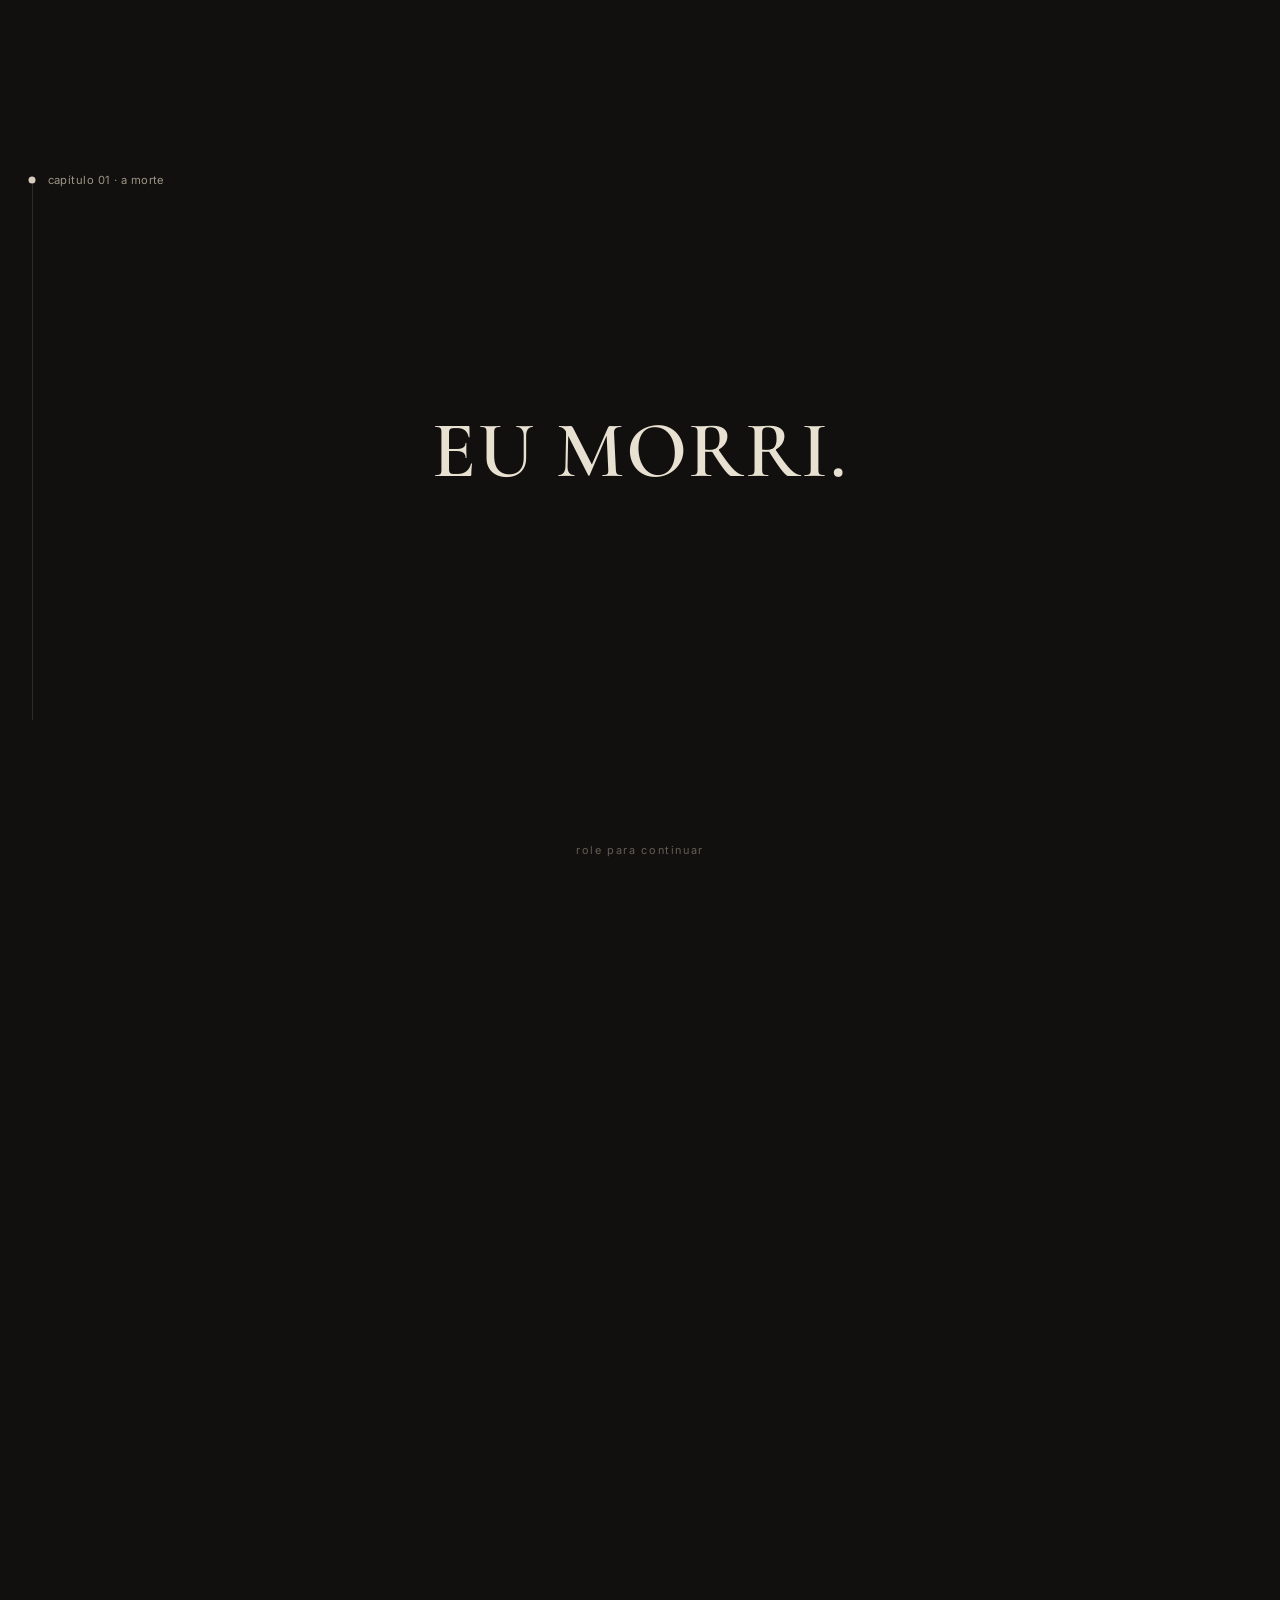
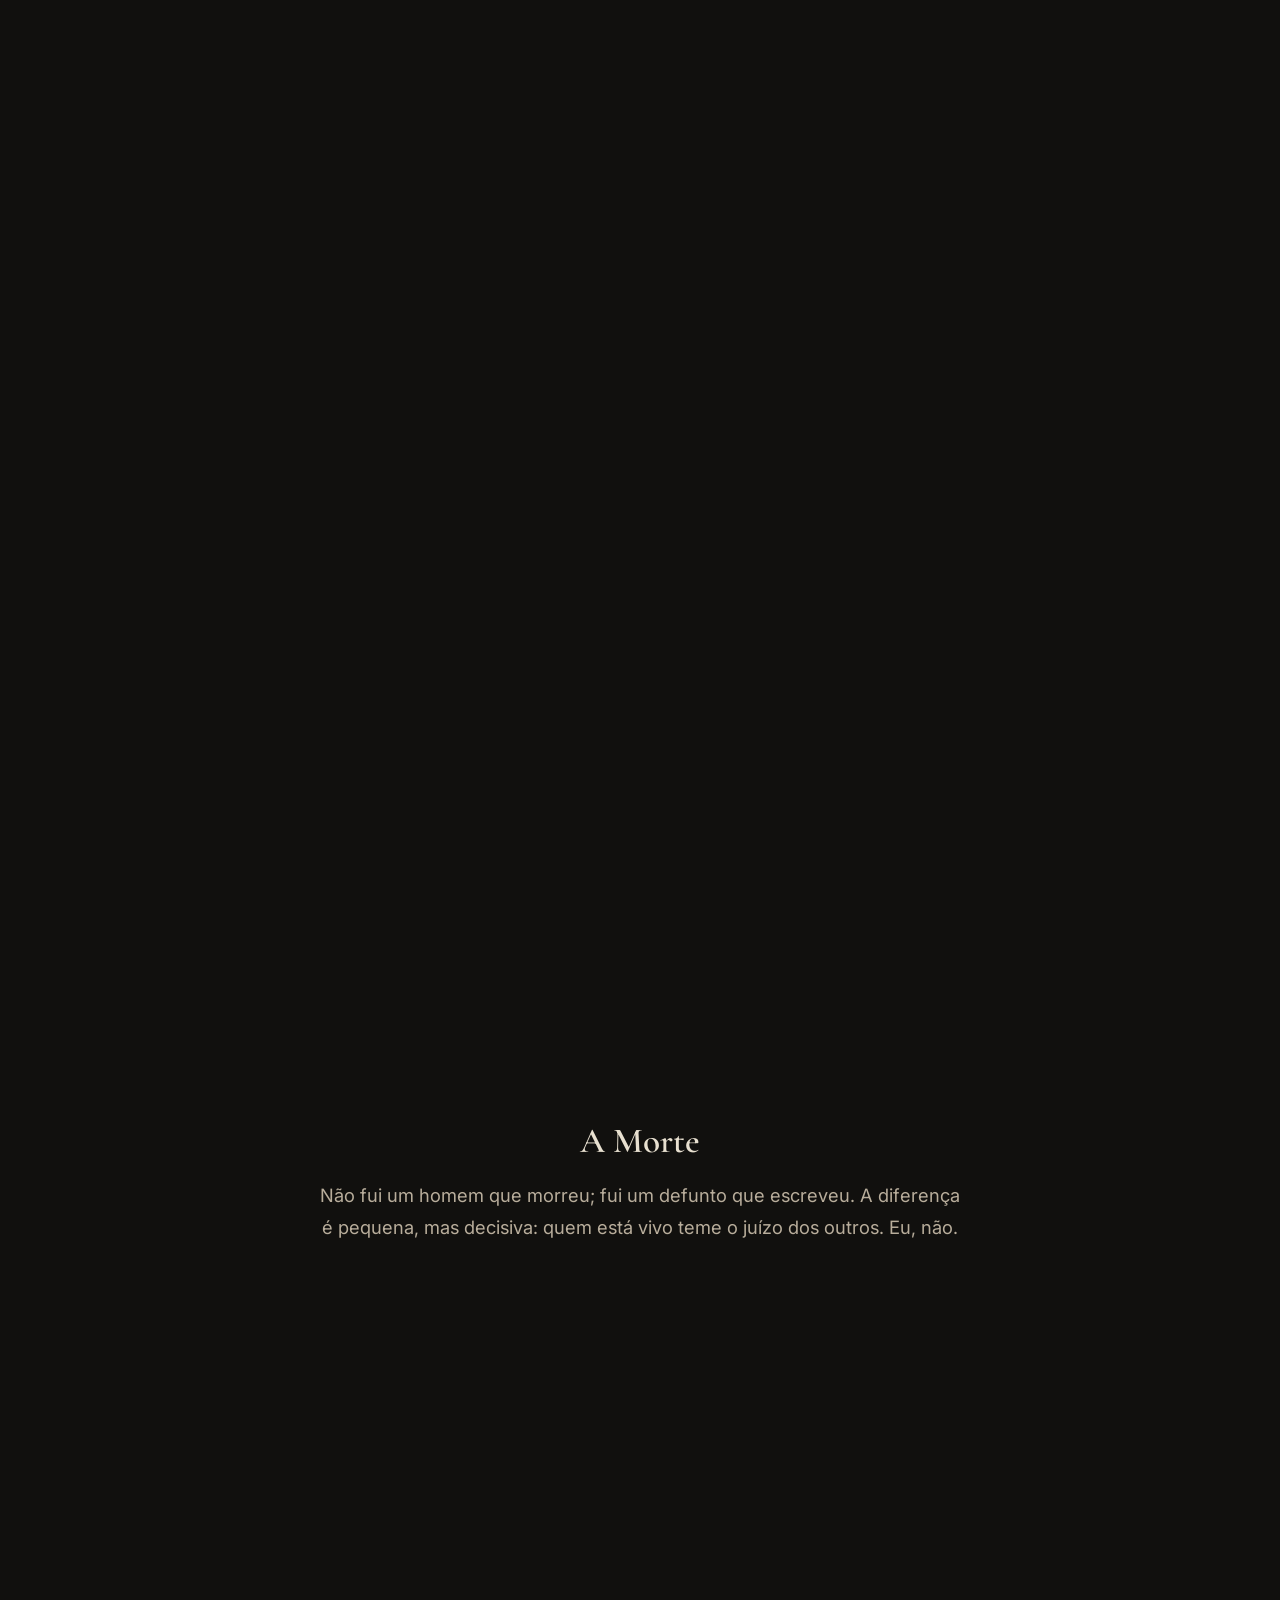
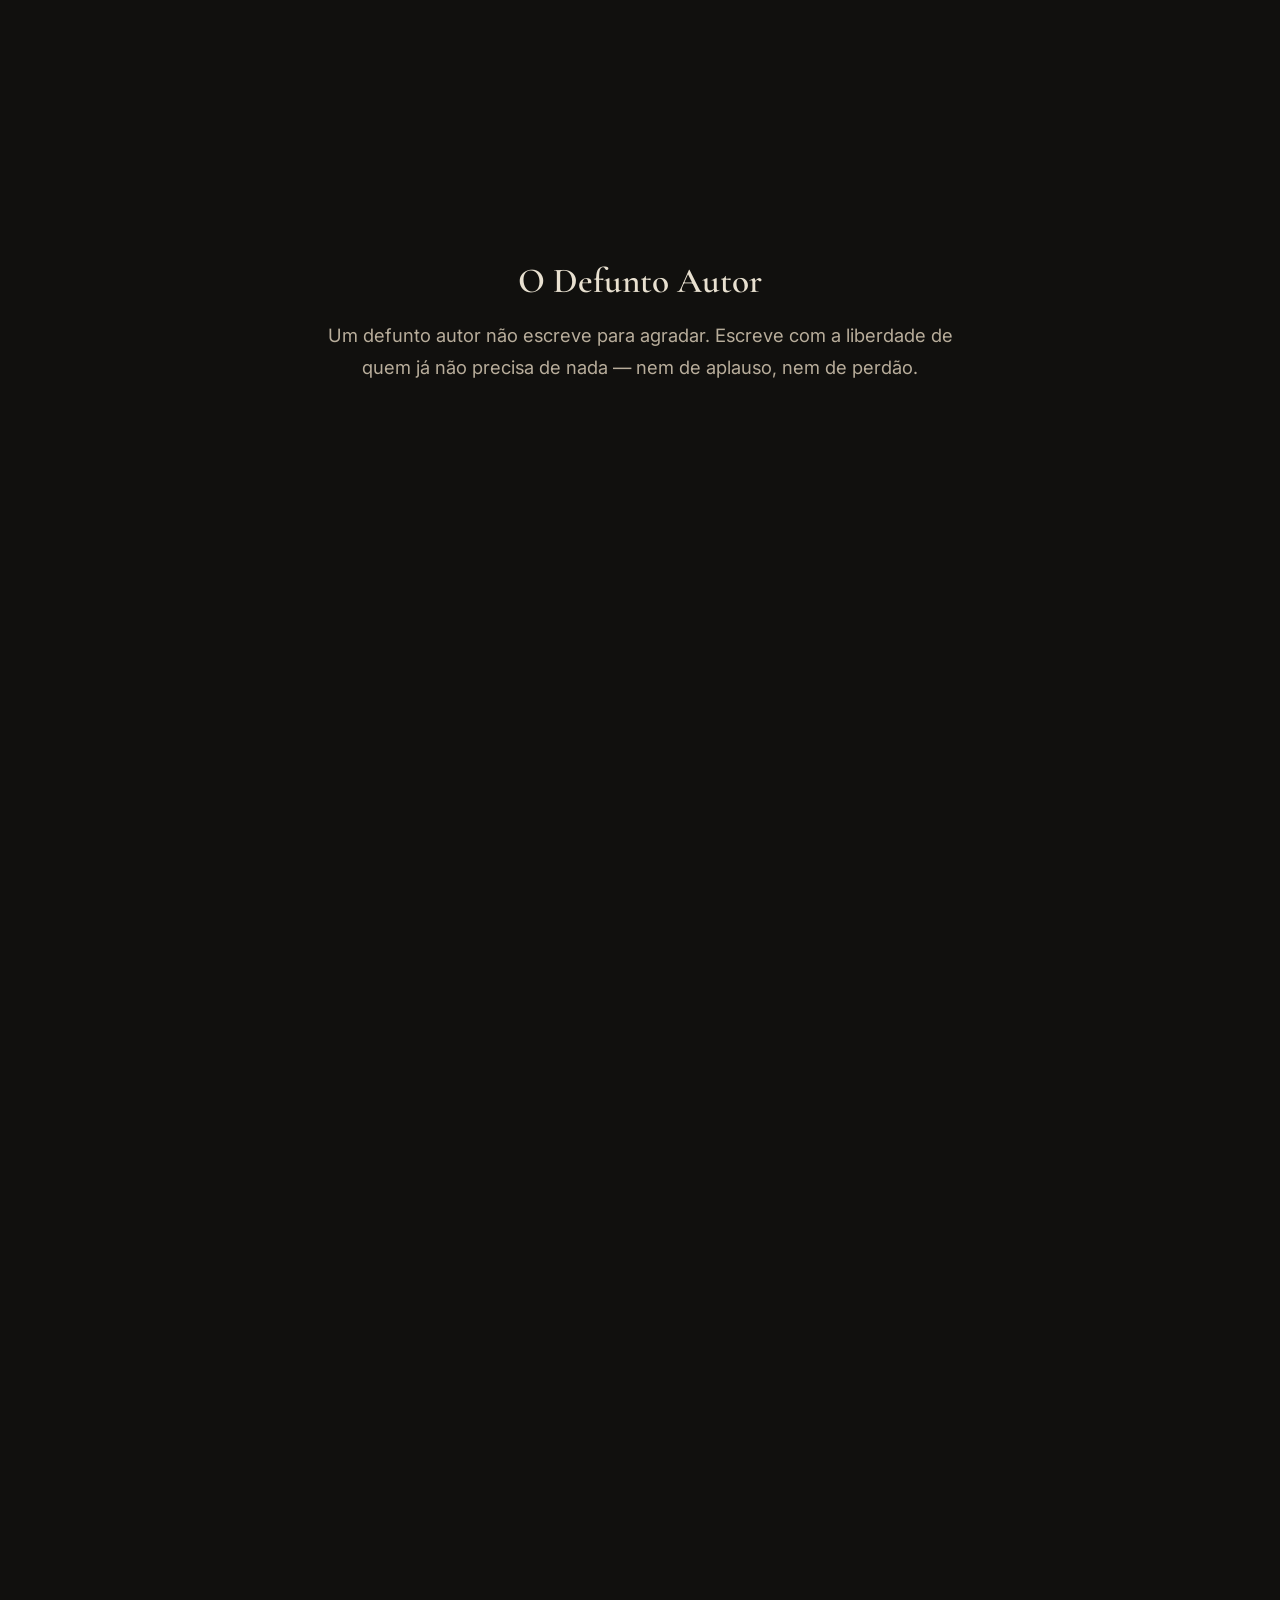
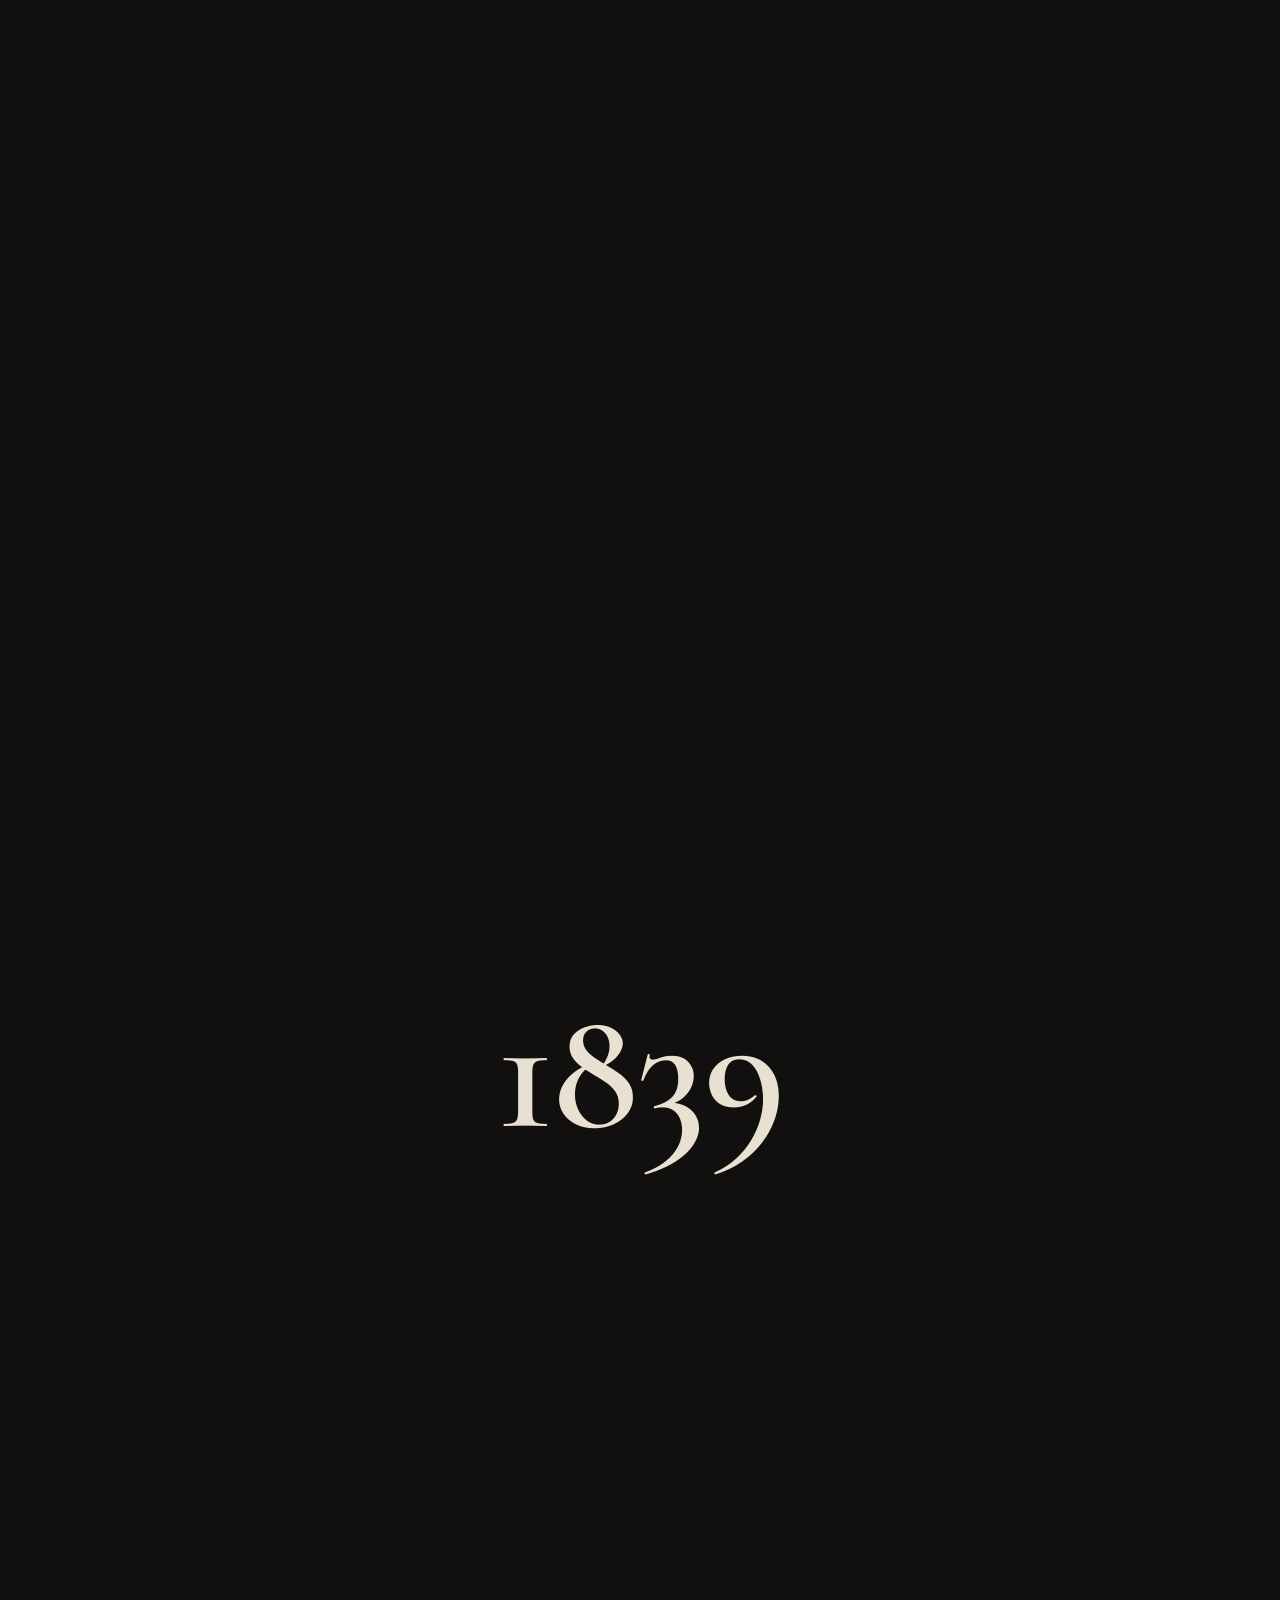
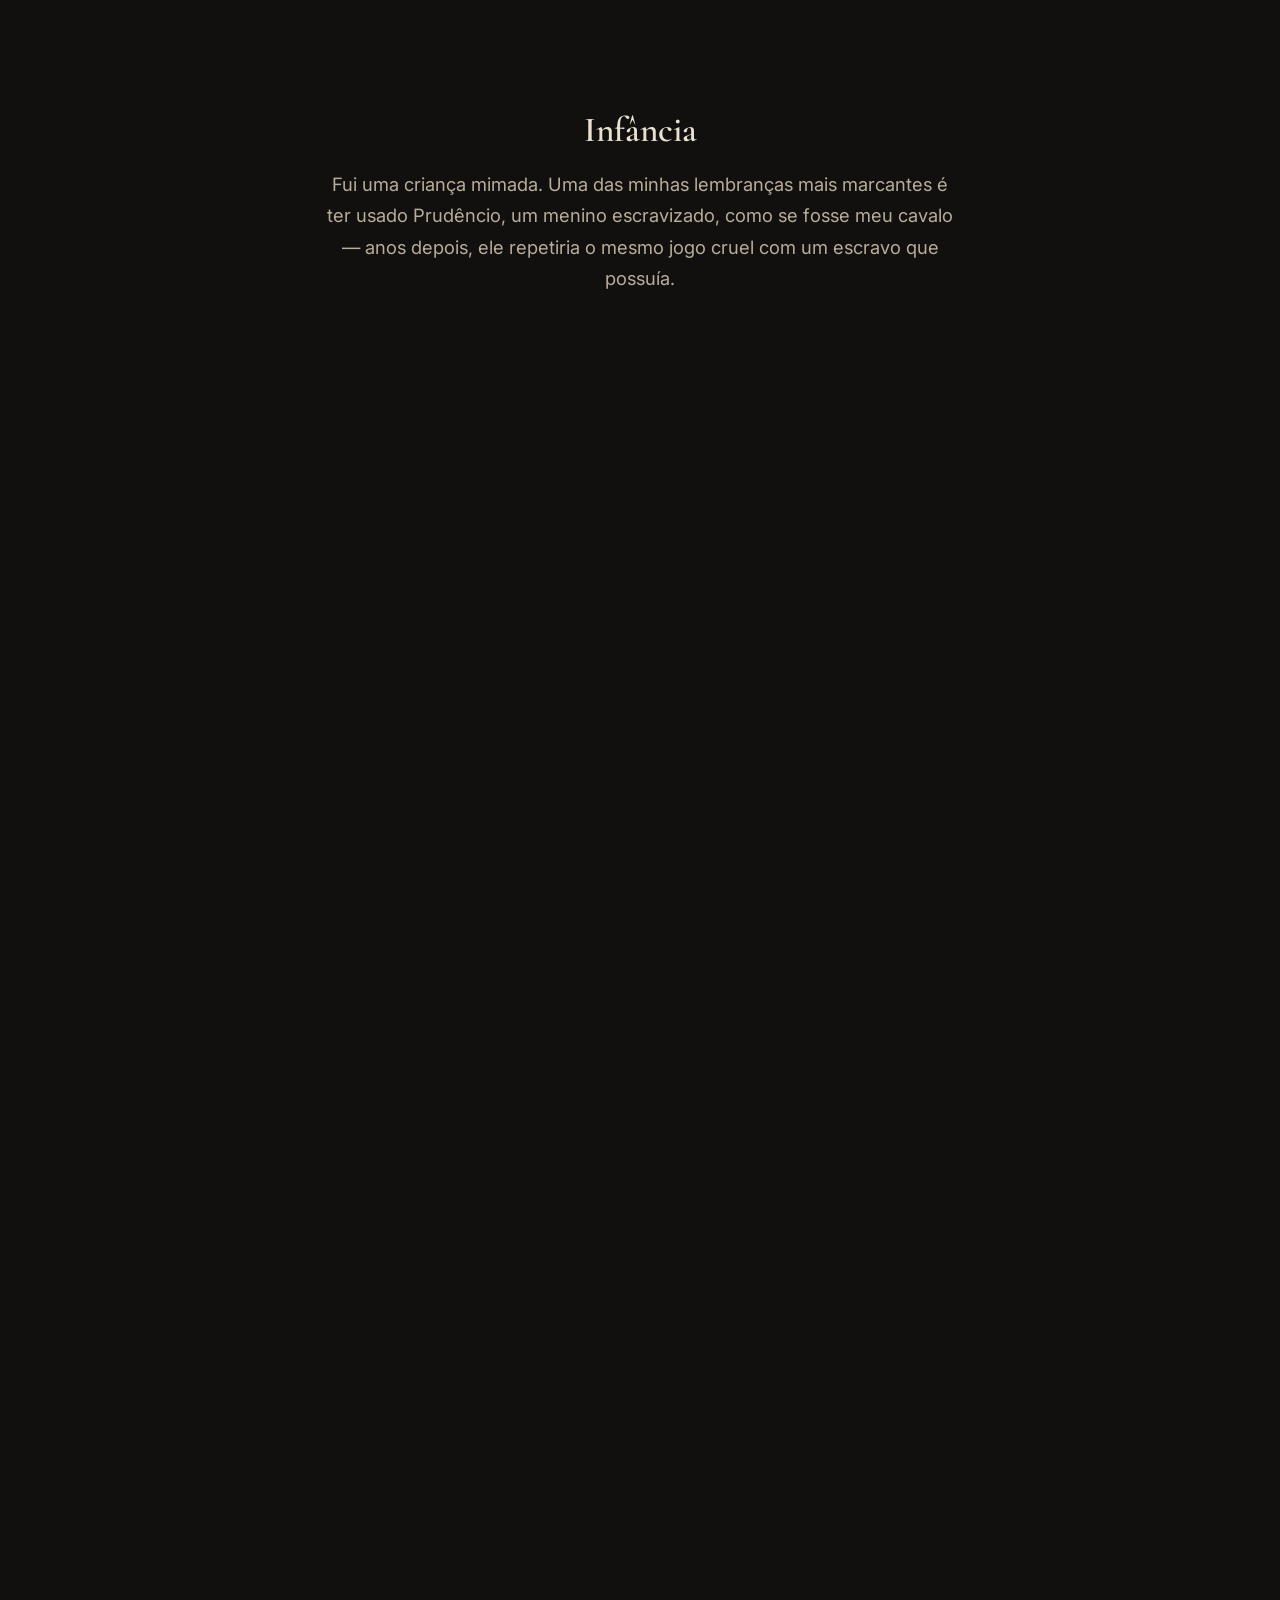
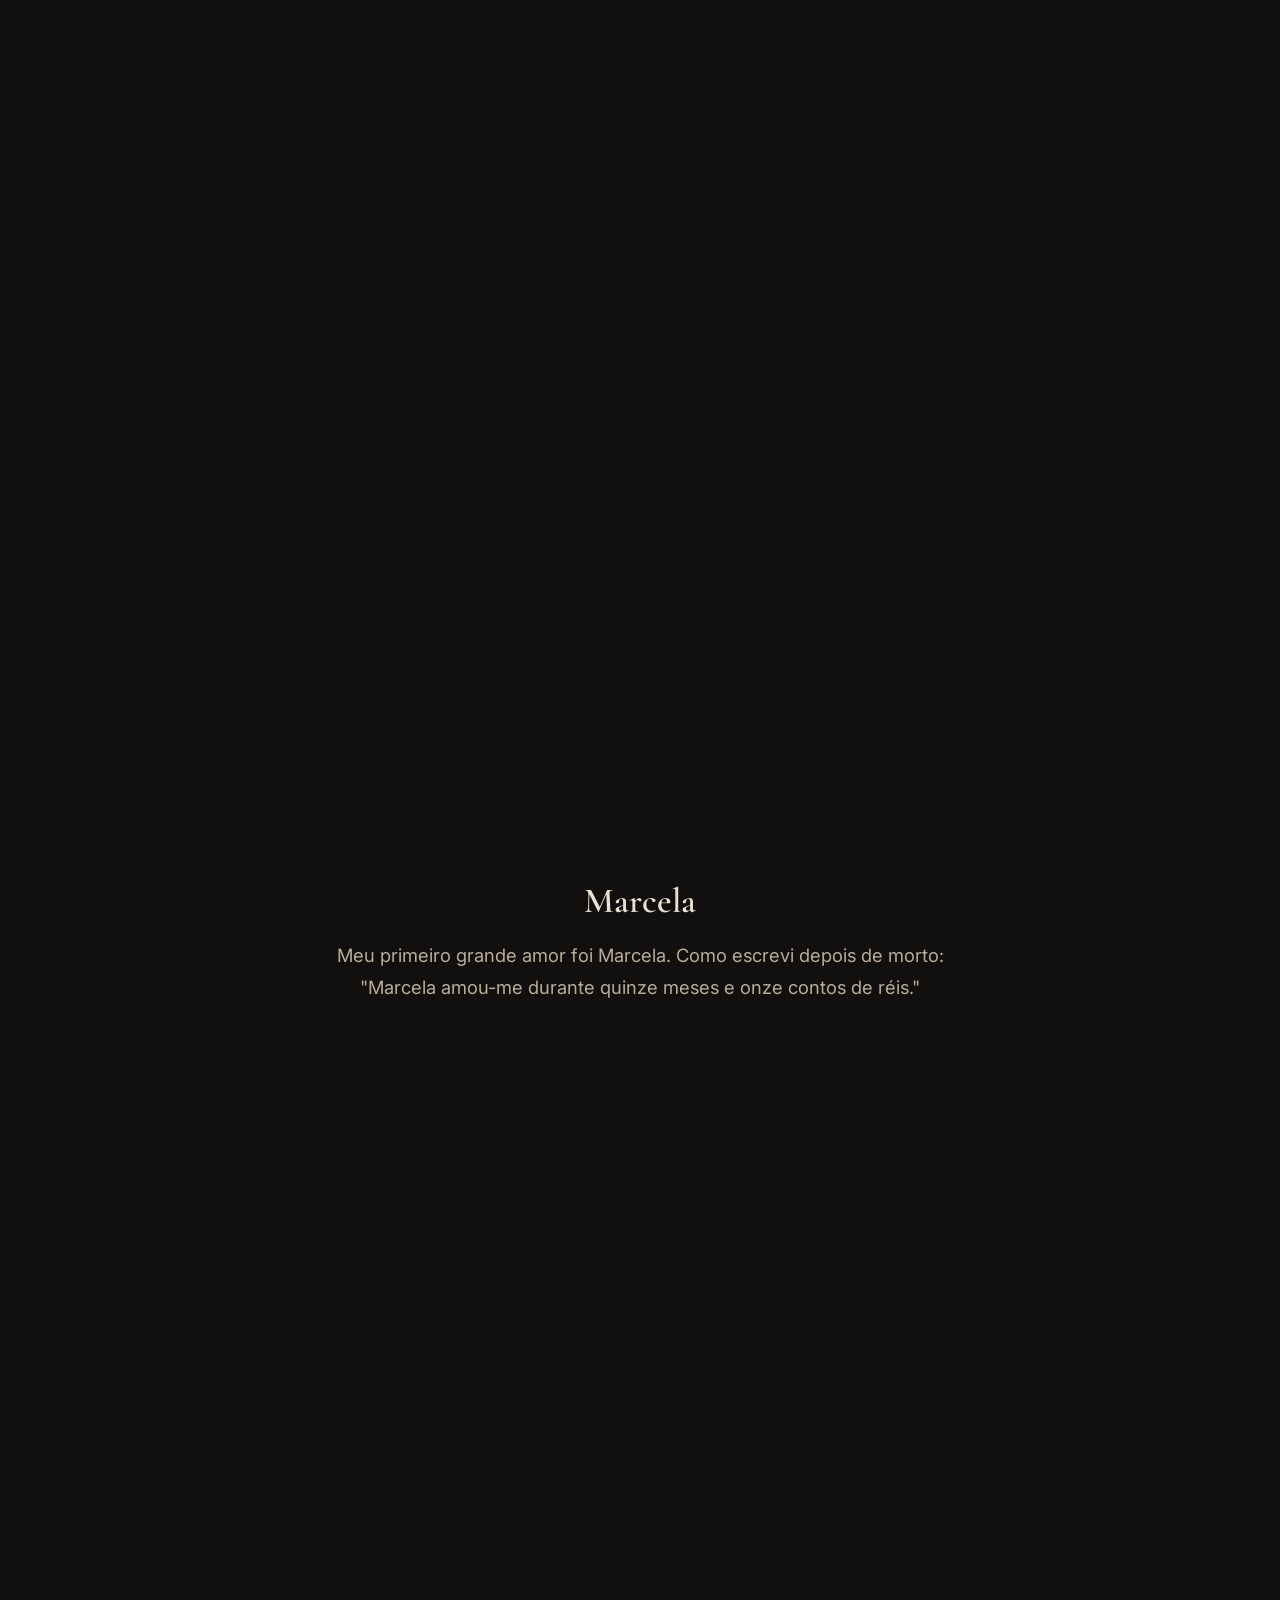
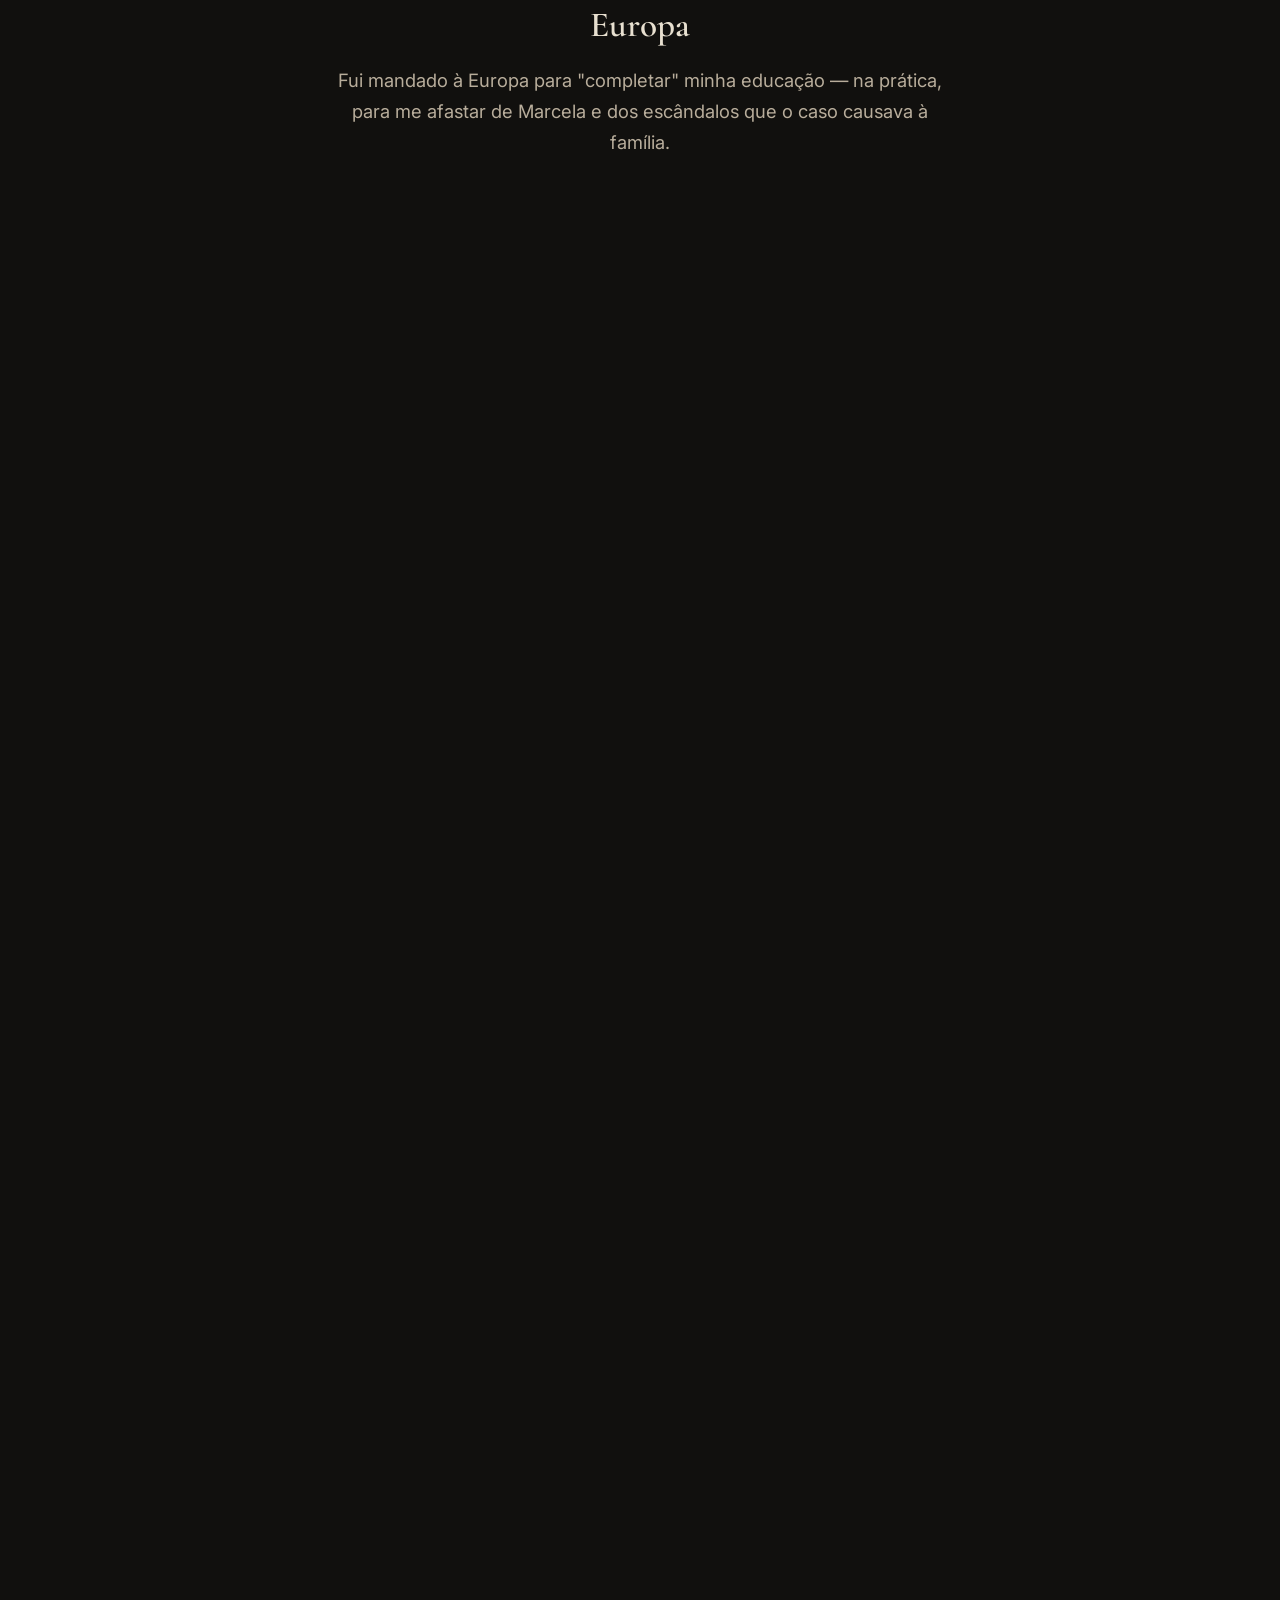
==== index.html @ af4125af "separaçao das paginas" ====
<!doctype html>
<html lang="pt-BR">
<head>
<meta charset="UTF-8">
<meta name="viewport" content="width=device-width, initial-scale=1, viewport-fit=cover">
<title>Memórias Póstumas de Brás Cubas — uma experiência</title>
<meta name="description" content="Uma experiência narrativa em scroll sobre Memórias Póstumas de Brás Cubas, de Machado de Assis.">
<link rel="preconnect" href="https://fonts.googleapis.com">
<link rel="preconnect" href="https://fonts.gstatic.com" crossorigin>
<link href="https://fonts.googleapis.com/css2?family=Cormorant+Garamond:ital,wght@0,400;0,600;1,400&family=Inter:wght@400;500&display=swap" rel="stylesheet">
<link rel="stylesheet" href="style.css">

</head>
<body>

<nav class="visually-hidden" aria-label="Aviso">
  Esta página não possui menu de navegação. Percorra o conteúdo rolando a tela.
</nav>

<!-- TIMELINE -->
<aside class="timeline" aria-hidden="true">
  <div class="timeline__track">
    <div class="timeline__fill" id="timelineFill"></div>
    <div class="timeline__marker" id="timelineMarker"></div>
    <div class="timeline__label" id="timelineLabel">morte</div>
  </div>
</aside>

<main>

  <!-- ABERTURA -->
  <section class="chapter opening" id="opening" aria-label="Abertura">
    <div class="chapter__stage">
      <div class="layer layer--death" data-step="0">
        <h1>EU MORRI.</h1>
      </div>
      <div class="layer" data-step="1">
        <p>Agora que estou morto,<br>posso finalmente contar<br>a minha história.</p>
      </div>
      <div class="layer layer--title" data-step="2">
        <h1>Memórias Póstumas<span>de Brás Cubas</span></h1>
      </div>
      <p class="scroll-hint">role para continuar</p>
    </div>
  </section>

  <!-- CAPÍTULO 01 — A MORTE -->
  <section class="chapter" id="cap01" data-chapter-label="capítulo 01 · a morte" aria-labelledby="cap01-title">
    <div class="chapter__stage">
      <span class="chapter__num">Capítulo 01</span>

      <div class="layer" data-step="0">
        <h2 id="cap01-title" class="chapter__title">A Morte</h2>
        <p class="chapter__body">
          Não fui um homem que morreu; fui um defunto que escreveu.
          A diferença é pequena, mas decisiva: quem está vivo teme o juízo dos outros.
          Eu, não.
        </p>
      </div>

      <div class="layer" data-step="1">
        <span class="chapter__eyebrow">interpretação</span>
        <p class="chapter__body">
          Machado de Assis abre o romance com o narrador já morto — uma ruptura
          radical para a literatura brasileira de 1881. A morte deixa de ser fim
          e passa a ser ponto de partida.
        </p>
      </div>
    </div>
  </section>

  <!-- CAPÍTULO 02 — O DEFUNTO AUTOR -->
  <section class="chapter" id="cap02" data-chapter-label="capítulo 02 · o defunto autor" aria-labelledby="cap02-title">
    <div class="chapter__stage">
      <span class="chapter__num">Capítulo 02</span>

      <div class="layer" data-step="0">
        <h2 id="cap02-title" class="chapter__title">O Defunto Autor</h2>
        <p class="chapter__body">
          Um defunto autor não escreve para agradar. Escreve com a liberdade
          de quem já não precisa de nada — nem de aplauso, nem de perdão.
        </p>
      </div>

      <div class="layer" data-step="1">
        <span class="chapter__eyebrow">interpretação</span>
        <p class="chapter__body">
          Essa é a "narração defunta": um recurso que permite ironia total sobre
          a própria vida, a sociedade e as convenções — sem as amarras de quem
          ainda precisa manter as aparências.
        </p>
      </div>
    </div>
  </section>

  <!-- CAPÍTULO 03 — NASCIMENTO -->
  <section class="chapter" id="cap03" data-chapter-label="capítulo 03 · nascimento" aria-labelledby="cap03-title">
    <div class="chapter__stage">
      <span class="chapter__num">Capítulo 03</span>
      <div class="layer layer--year" data-step="0">
        <div class="year">1839</div>
      </div>
      <div class="layer" data-step="1">
        <h2 id="cap03-title" class="chapter__title">Nascimento</h2>
        <p class="chapter__body">
          Nasci no Rio de Janeiro, filho de uma família enriquecida havia poucas
          gerações. Meu pai, Damião Cubas, fez fortuna no comércio — e passou boa
          parte da vida tentando parecer nobre.
        </p>
        <span class="chapter__eyebrow" style="margin-top:0.8rem;">ano aproximado, adotado nesta experiência — o romance não fixa uma data exata</span>
      </div>
    </div>
  </section>

  <!-- CAPÍTULO 04 — INFÂNCIA -->
  <section class="chapter" id="cap04" data-chapter-label="capítulo 04 · infância" aria-labelledby="cap04-title">
    <div class="chapter__stage">
      <span class="chapter__num">Capítulo 04</span>
      <div class="layer" data-step="0">
        <h2 id="cap04-title" class="chapter__title">Infância</h2>
        <p class="chapter__body">
          Fui uma criança mimada. Uma das minhas lembranças mais marcantes é ter
          usado Prudêncio, um menino escravizado, como se fosse meu cavalo — anos
          depois, ele repetiria o mesmo jogo cruel com um escravo que possuía.
        </p>
      </div>
      <div class="layer" data-step="1">
        <span class="chapter__eyebrow">interpretação</span>
        <p class="chapter__body">
          A cena de Prudêncio é uma das críticas mais duras do romance à
          escravidão: mostra como a violência de um sistema se reproduz, passada
          de opressor a oprimido.
        </p>
      </div>
    </div>
  </section>

  <!-- CAPÍTULO 05 — MARCELA -->
  <section class="chapter" id="cap05" data-chapter-label="capítulo 05 · marcela" aria-labelledby="cap05-title">
    <div class="chapter__stage">
      <span class="chapter__num">Capítulo 05</span>
      <div class="layer" data-step="0">
        <h2 id="cap05-title" class="chapter__title">Marcela</h2>
        <p class="chapter__body">
          Meu primeiro grande amor foi Marcela. Como escrevi depois de morto:
          "Marcela amou-me durante quinze meses e onze contos de réis."
        </p>
      </div>
      <div class="layer" data-step="1">
        <span class="chapter__eyebrow">interpretação</span>
        <p class="chapter__body">
          A frase resume o tom do livro inteiro: o amor descrito em termos
          contábeis, como se fosse um balanço financeiro — ironia típica do
          Realismo machadiano.
        </p>
      </div>
    </div>
  </section>

  <!-- CAPÍTULO 06 — EUROPA -->
  <section class="chapter" id="cap06" data-chapter-label="capítulo 06 · europa" aria-labelledby="cap06-title">
    <div class="chapter__stage">
      <span class="chapter__num">Capítulo 06</span>
      <div class="layer" data-step="0">
        <h2 id="cap06-title" class="chapter__title">Europa</h2>
        <p class="chapter__body">
          Fui mandado à Europa para "completar" minha educação — na prática, para
          me afastar de Marcela e dos escândalos que o caso causava à família.
        </p>
      </div>
      <div class="layer" data-step="1">
        <span class="chapter__eyebrow">interpretação</span>
        <p class="chapter__body">
          A viagem à Europa era, para a elite brasileira do século XIX, um rito
          de passagem social — mais sobre status do que sobre aprendizado.
        </p>
      </div>
    </div>
  </section>

  <!-- CAPÍTULO 07 — VIRGÍLIA -->
  <section class="chapter" id="cap07" data-chapter-label="capítulo 07 · virgília" aria-labelledby="cap07-title">
    <div class="chapter__stage">
      <span class="chapter__num">Capítulo 07</span>
      <div class="layer" data-step="0">
        <h2 id="cap07-title" class="chapter__title">Virgília</h2>
        <p class="chapter__body">
          De volta ao Brasil, apaixonei-me por Virgília. Ela preferiu casar com
          Lobo Neves, homem de futuro político promissor. Anos depois, já ambos
          casados com outras pessoas, vivemos um relacionamento secreto.
        </p>
      </div>
      <div class="layer" data-step="1">
        <span class="chapter__eyebrow">interpretação</span>
        <p class="chapter__body">
          Virgília é bela, ambiciosa e presa às aparências tanto quanto eu — não
          traímos por paixão avassaladora, mas por vaidade e tédio.
        </p>
      </div>
    </div>
  </section>

  <!-- CAPÍTULO 08 — QUINCAS BORBA -->
  <section class="chapter" id="cap08" data-chapter-label="capítulo 08 · quincas borba" aria-labelledby="cap08-title">
    <div class="chapter__stage">
      <span class="chapter__num">Capítulo 08</span>
      <div class="layer" data-step="0">
        <h2 id="cap08-title" class="chapter__title">Quincas Borba</h2>
        <p class="chapter__body">
          Meu amigo Quincas Borba criou uma filosofia própria: o Humanitismo.
          Segundo ele, tudo o que existe serve a "Humanitas", o princípio
          universal — inclusive a fome, a guerra e a desgraça alheia.
        </p>
      </div>
      <div class="layer" data-step="1">
        <span class="chapter__eyebrow">interpretação</span>
        <p class="chapter__body">
          O Humanitismo é a grande sátira filosófica do livro: uma paródia das
          teorias que justificam qualquer sofrimento como "natural" ou
          "necessário".
        </p>
      </div>
    </div>
  </section>

  <!-- CAPÍTULO 09 — O EMPLASTO -->
  <section class="chapter" id="cap09" data-chapter-label="capítulo 09 · o emplasto" aria-labelledby="cap09-title">
    <div class="chapter__stage">
      <span class="chapter__num">Capítulo 09</span>
      <div class="layer" data-step="0">
        <h2 id="cap09-title" class="chapter__title">O Emplasto</h2>
        <p class="chapter__body">
          Antes de morrer, eu tinha um projeto: o Emplasto Brás Cubas, um remédio
          contra a melancolia que levaria meu nome à posteridade. Nunca terminei
          de desenvolvê-lo.
        </p>
      </div>
      <div class="layer" data-step="1">
        <span class="chapter__eyebrow">interpretação</span>
        <p class="chapter__body">
          O Emplasto é o símbolo máximo da vaidade do personagem — sua obsessão
          não era curar ninguém, era ser lembrado.
        </p>
      </div>
    </div>
  </section>

  <!-- CAPÍTULO 10 — A MORTE (retorno) -->
  <section class="chapter" id="cap10" data-chapter-label="capítulo 10 · a morte" aria-labelledby="cap10-title">
    <div class="chapter__stage">
      <span class="chapter__num">Capítulo 10</span>
      <div class="layer" data-step="0">
        <h2 id="cap10-title" class="chapter__title">A Morte</h2>
        <p class="chapter__body">
          Uma pneumonia me derrubou aos 64 anos. Não terminei o Emplasto. Não vi
          meu nome na posteridade que tanto busquei.
        </p>
      </div>
      <div class="layer impact" data-step="1">
        <h2>EU MORRI.</h2>
      </div>
    </div>
  </section>

  <!-- CAPÍTULO 11 — O QUE FICOU -->
  <section class="chapter" id="cap11" data-chapter-label="capítulo 11 · o que ficou" aria-labelledby="cap11-title">
    <div class="chapter__stage">
      <span class="chapter__num">Capítulo 11</span>
      <div class="layer" data-step="0">
        <h2 id="cap11-title" class="chapter__title">O Que Ficou</h2>
        <p class="chapter__body">
          Mais que a vida de um homem, o livro é um retrato da elite brasileira
          do século XIX — e de tudo o que ela preferia não ver em si mesma.
        </p>
      </div>
      <div class="layer" data-step="1">
        <div class="theme-words">
          <span>Realismo</span><span>Ironia</span><span>Vaidade</span>
          <span>Egoísmo</span><span>Desigualdade social</span>
          <span>Aparência</span><span>Status</span><span>Crítica à elite</span>
        </div>
      </div>
    </div>
  </section>

  <!-- CAPÍTULO 12 — ENCERRAMENTO -->
  <section class="chapter" id="cap12" data-chapter-label="capítulo 12 · encerramento" aria-labelledby="cap12-title" style="min-height:180vh;">
    <div class="chapter__stage">
      <div class="layer impact" data-step="0">
        <h2 id="cap12-title">BRÁS CUBAS MORREU.</h2>
      </div>
      <div class="layer impact" data-step="1">
        <h2>AS MEMÓRIAS FICARAM.</h2>
      </div>
    </div>
  </section>

</main>

<script src="script.js"></script>
</body>
</html>
---- style.css ----
/* ============ TOKENS ============ */
  :root{
    --bg:#11100E;
    --text-primary:#E8E0D0;
    --text-secondary:#B8AD9B;
    --accent:#8B7355;
    --surface-light:#D7CCBA;

    --serif: 'Cormorant Garamond', Georgia, 'Times New Roman', serif;
    --sans: 'Inter', -apple-system, sans-serif;

    padding-top: env(safe-area-inset-top, 0px);
    padding-bottom: env(safe-area-inset-bottom, 0px);
    box-sizing: border-box;
  }
  html{ scroll-padding-top: env(safe-area-inset-top, 0px); }
  *,*::before,*::after{ box-sizing: inherit; }

  body{
    margin:0;
    background: var(--bg);
    color: var(--text-primary);
    font-family: var(--sans);
    -webkit-font-smoothing: antialiased;
  }

  h1,h2,h3,.serif{ font-family: var(--serif); font-weight: 600; margin:0; }

  a, button{ font-family: inherit; }

  .visually-hidden{
    position:absolute; width:1px; height:1px; overflow:hidden;
    clip:rect(0,0,0,0); white-space:nowrap; border:0; padding:0; margin:-1px;
  }

  /* ============ TIMELINE (indicador lateral) ============ */
  .timeline{
    position: fixed;
    top: 0; left: 0;
    height: 100vh;
    width: 64px;
    display: flex;
    align-items: center;
    justify-content: center;
    z-index: 50;
    pointer-events: none;
  }
  .timeline__track{
    position: relative;
    width: 1px;
    height: 60vh;
    background: rgba(184,173,155,0.18);
  }
  .timeline__fill{
    position: absolute;
    top: 0; left: 0;
    width: 100%;
    height: 0%;
    background: var(--accent);
    transition: height 0.15s linear;
  }
  .timeline__marker{
    position: absolute;
    left: 50%;
    top: 0%;
    width: 7px; height: 7px;
    border-radius: 50%;
    background: var(--surface-light);
    transform: translate(-50%,-50%);
    transition: top 0.2s ease-out;
  }
  .timeline__label{
    position: absolute;
    left: 16px;
    top: 0%;
    transform: translateY(-50%);
    white-space: nowrap;
    font-size: 0.7rem;
    letter-spacing: 0.04em;
    color: var(--text-secondary);
    transition: top 0.2s ease-out, opacity 0.2s ease-out;
    opacity: 0.85;
  }


  @media (max-width: 720px){
    .timeline{ width: 34px; }
    .timeline__label{ display:none; }
  }

  /* ============ ESTRUTURA GERAL DE CAPÍTULO ============ */
  .chapter{
    position: relative;
    min-height: 260vh;
  }
  .chapter__stage{
    position: sticky;
    top: 0;
    height: 100vh;
    display: flex;
    flex-direction: column;
    align-items: center;
    justify-content: center;
    padding: 0 8vw;
    overflow: hidden;
  }
  .chapter__num{
    position: absolute;
    top: max(2rem, env(safe-area-inset-top, 0px) + 1.5rem);
    left: 50%;
    transform: translateX(-50%);
    font-size: 0.7rem;
    letter-spacing: 0.12em;
    color: var(--text-secondary);
    opacity: 0;
    transition: opacity 0.6s ease;
  }
  .chapter.is-active .chapter__num{ opacity: 0.7; }

  .layer{
    position: absolute;
    max-width: 640px;
    text-align: center;
    opacity: 0;
    transform: translateY(14px);
    filter: blur(4px);
    transition: opacity 0.7s ease, transform 0.7s ease, filter 0.7s ease;
    pointer-events: none;
  }
  .layer.is-visible{
    opacity: 1;
    transform: translateY(0);
    filter: blur(0px);
    pointer-events: auto;
  }


  /* ============ ABERTURA ============ */
  .opening .layer p{
    font-family: var(--serif);
    font-style: italic;
    font-size: clamp(1.1rem, 2.4vw, 1.6rem);
    color: var(--text-secondary);
    line-height: 1.6;
  }
  .opening .layer--death h1{
    font-size: clamp(2.4rem, 8vw, 5rem);
    letter-spacing: 0.02em;
    color: var(--text-primary);
  }
  .opening .layer--title h1{
    font-size: clamp(1.6rem, 5vw, 2.8rem);
    line-height: 1.3;
    letter-spacing: 0.03em;
  }
  .opening .layer--title span{
    display:block;
    font-size: 0.55em;
    color: var(--text-secondary);
    margin-top: 0.4em;
  }

  /* ============ CAPÍTULO: ANO GIGANTE ============ */
  .year{
    font-family: var(--serif);
    font-weight: 600;
    font-size: clamp(4rem, 18vw, 11rem);
    line-height: 1;
    color: var(--text-primary);
    letter-spacing: -0.01em;
  }
  .layer--year{ position: relative; }

  .chapter__title{
    font-size: clamp(1.4rem, 3.4vw, 2.2rem);
    color: var(--text-primary);
    margin-bottom: 0.6rem;
  }
  .chapter__body{
    font-family: var(--sans);
    font-size: clamp(0.95rem, 1.6vw, 1.15rem);
    color: var(--text-secondary);
    line-height: 1.7;
  }
  .chapter__eyebrow{
    display:block;
    font-family: var(--serif);
    font-style: italic;
    font-size: 0.95rem;
    color: var(--accent);
    margin-bottom: 0.8rem;
  }

  /* ============ SCROLL HINT ============ */
  .scroll-hint{
    position: absolute;
    bottom: max(2rem, env(safe-area-inset-bottom, 0px) + 1.5rem);
    left: 50%;
    transform: translateX(-50%);
    font-size: 0.68rem;
    letter-spacing: 0.15em;
    color: var(--text-secondary);
    opacity: 0.5;
    animation: pulse 3s ease-in-out infinite;
  }
  @keyframes pulse{
    0%,100%{ opacity: 0.3; }
    50%{ opacity: 0.7; }
  }

  .theme-words{
    display:flex; flex-wrap:wrap; gap:0.7rem 1.2rem;
    justify-content:center; max-width: 520px;
  }
  .theme-words span{
    font-family: var(--serif); font-style: italic;
    color: var(--text-secondary);
    font-size: clamp(1rem, 2.2vw, 1.35rem);
  }
  .impact h2{
    font-size: clamp(2rem, 6vw, 4rem);
    letter-spacing: 0.02em;
    color: var(--text-primary);
  }


  /* ============ FIM ============ */
  .end-stub{
    min-height: 40vh;
    display:flex; align-items:center; justify-content:center;
    color: var(--text-secondary);
    font-size: 0.85rem;
    letter-spacing: 0.06em;
    text-align:center;
    padding: 2rem;
  }

  /* ============ ACESSIBILIDADE: reduced motion ============ */
  @media (prefers-reduced-motion: reduce){
    .layer{ transition: opacity 0.3s ease; transform:none; filter:none; }
    .timeline__fill, .timeline__marker, .timeline__label{ transition: none; }
    .scroll-hint{ animation: none; }
  }


  :focus-visible{
    outline: 2px solid var(--surface-light);
    outline-offset: 3px;
  }
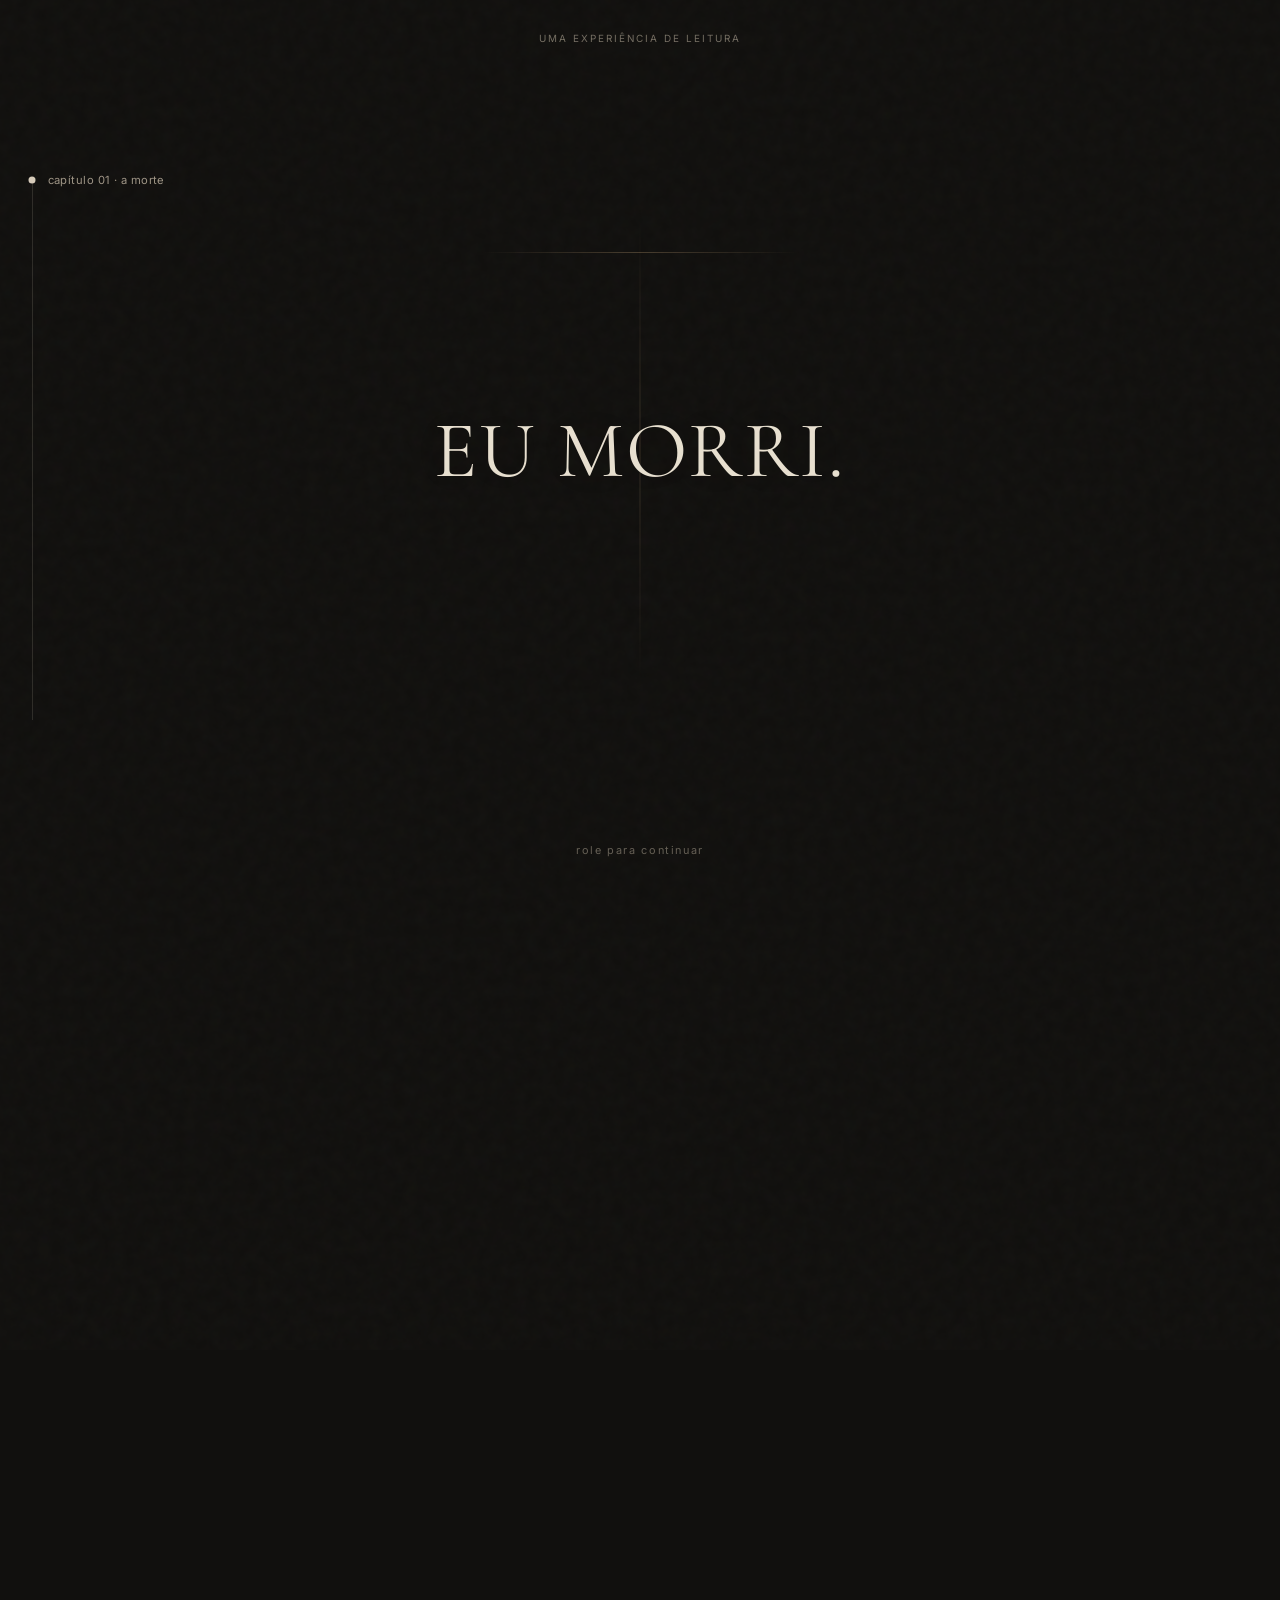
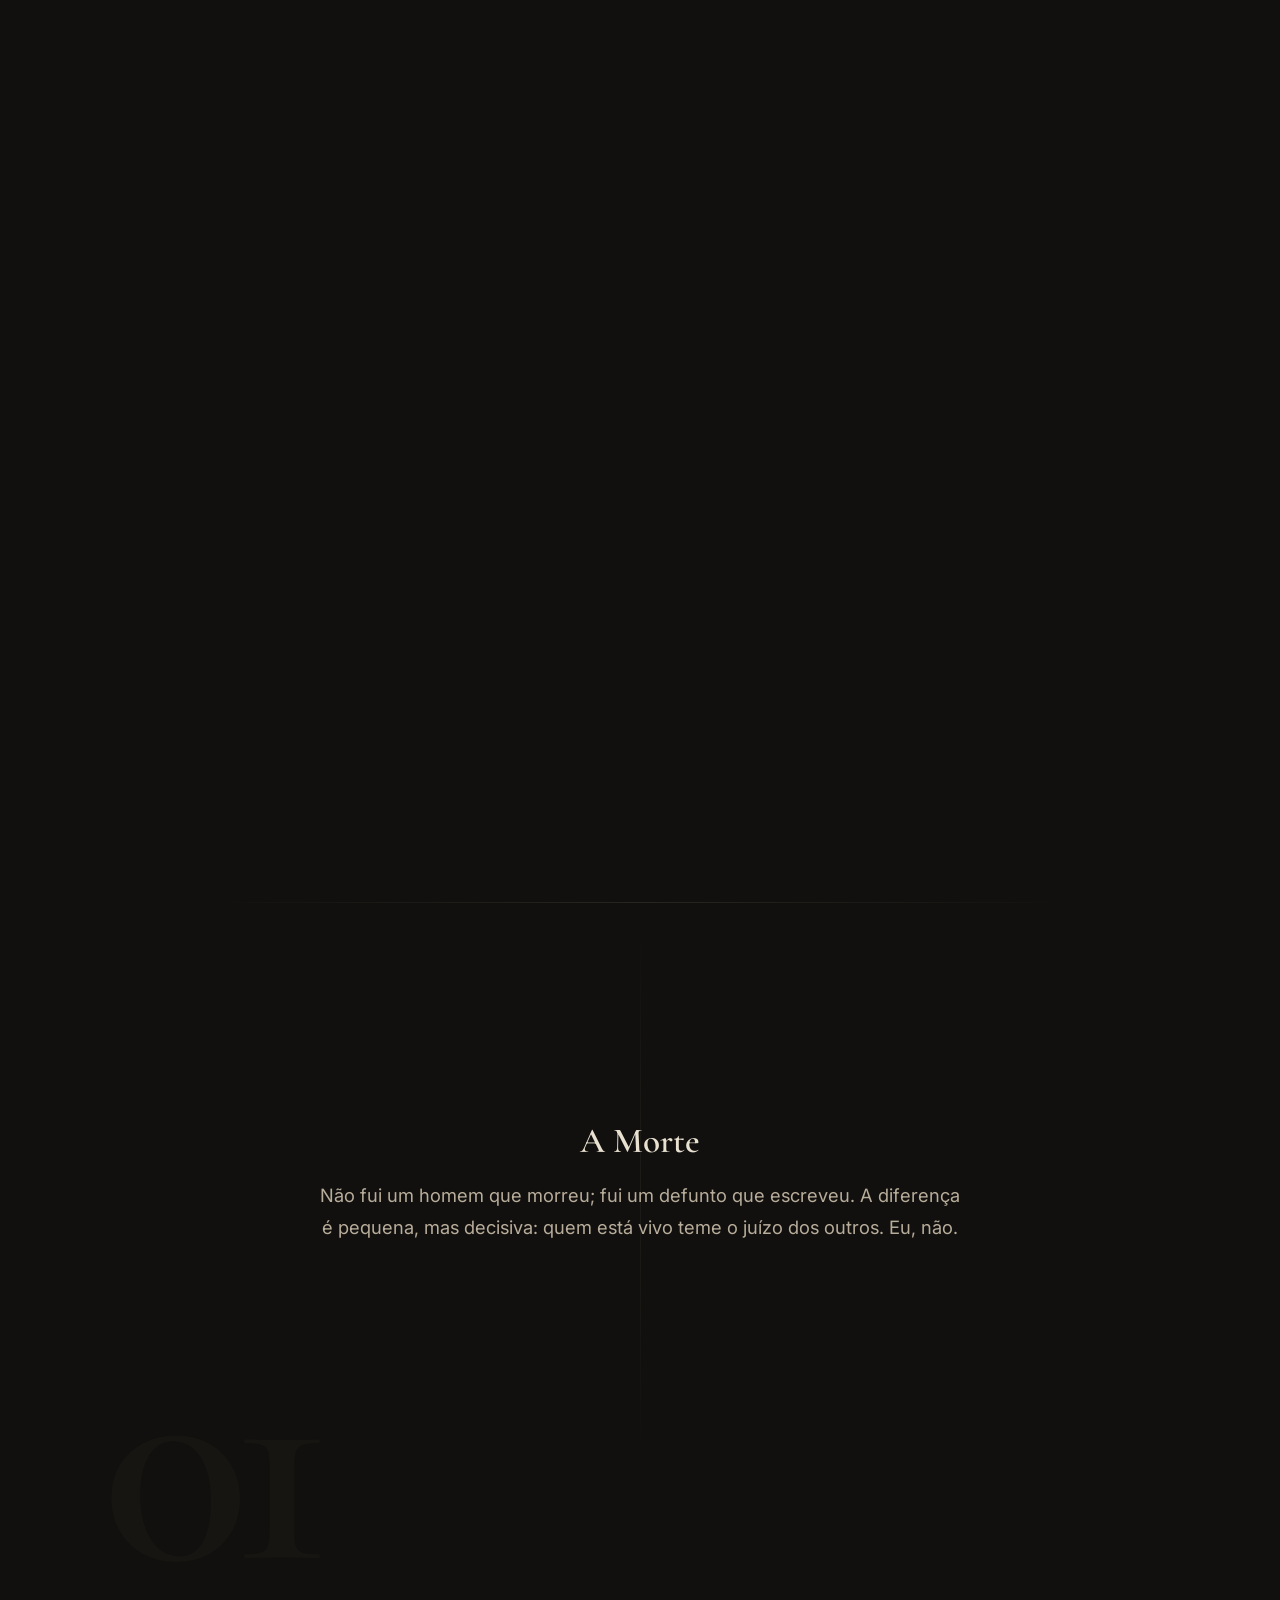
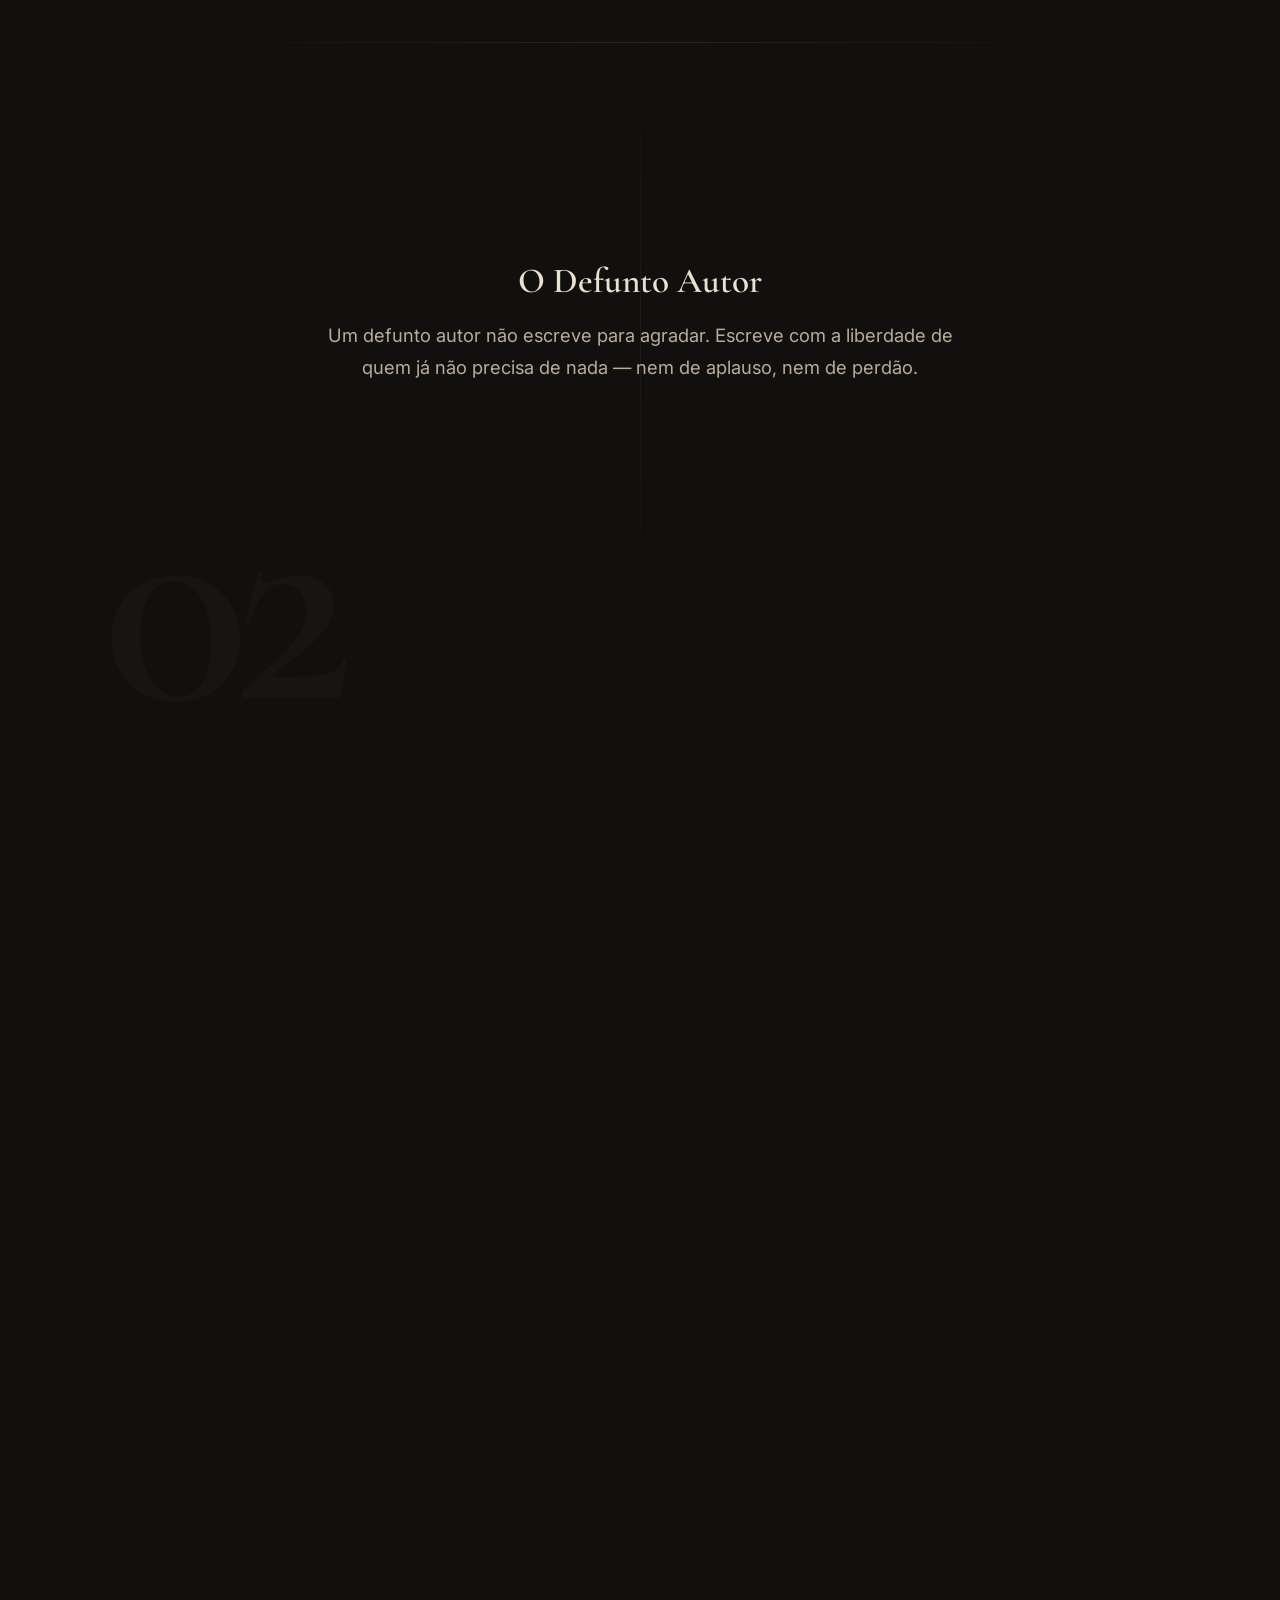
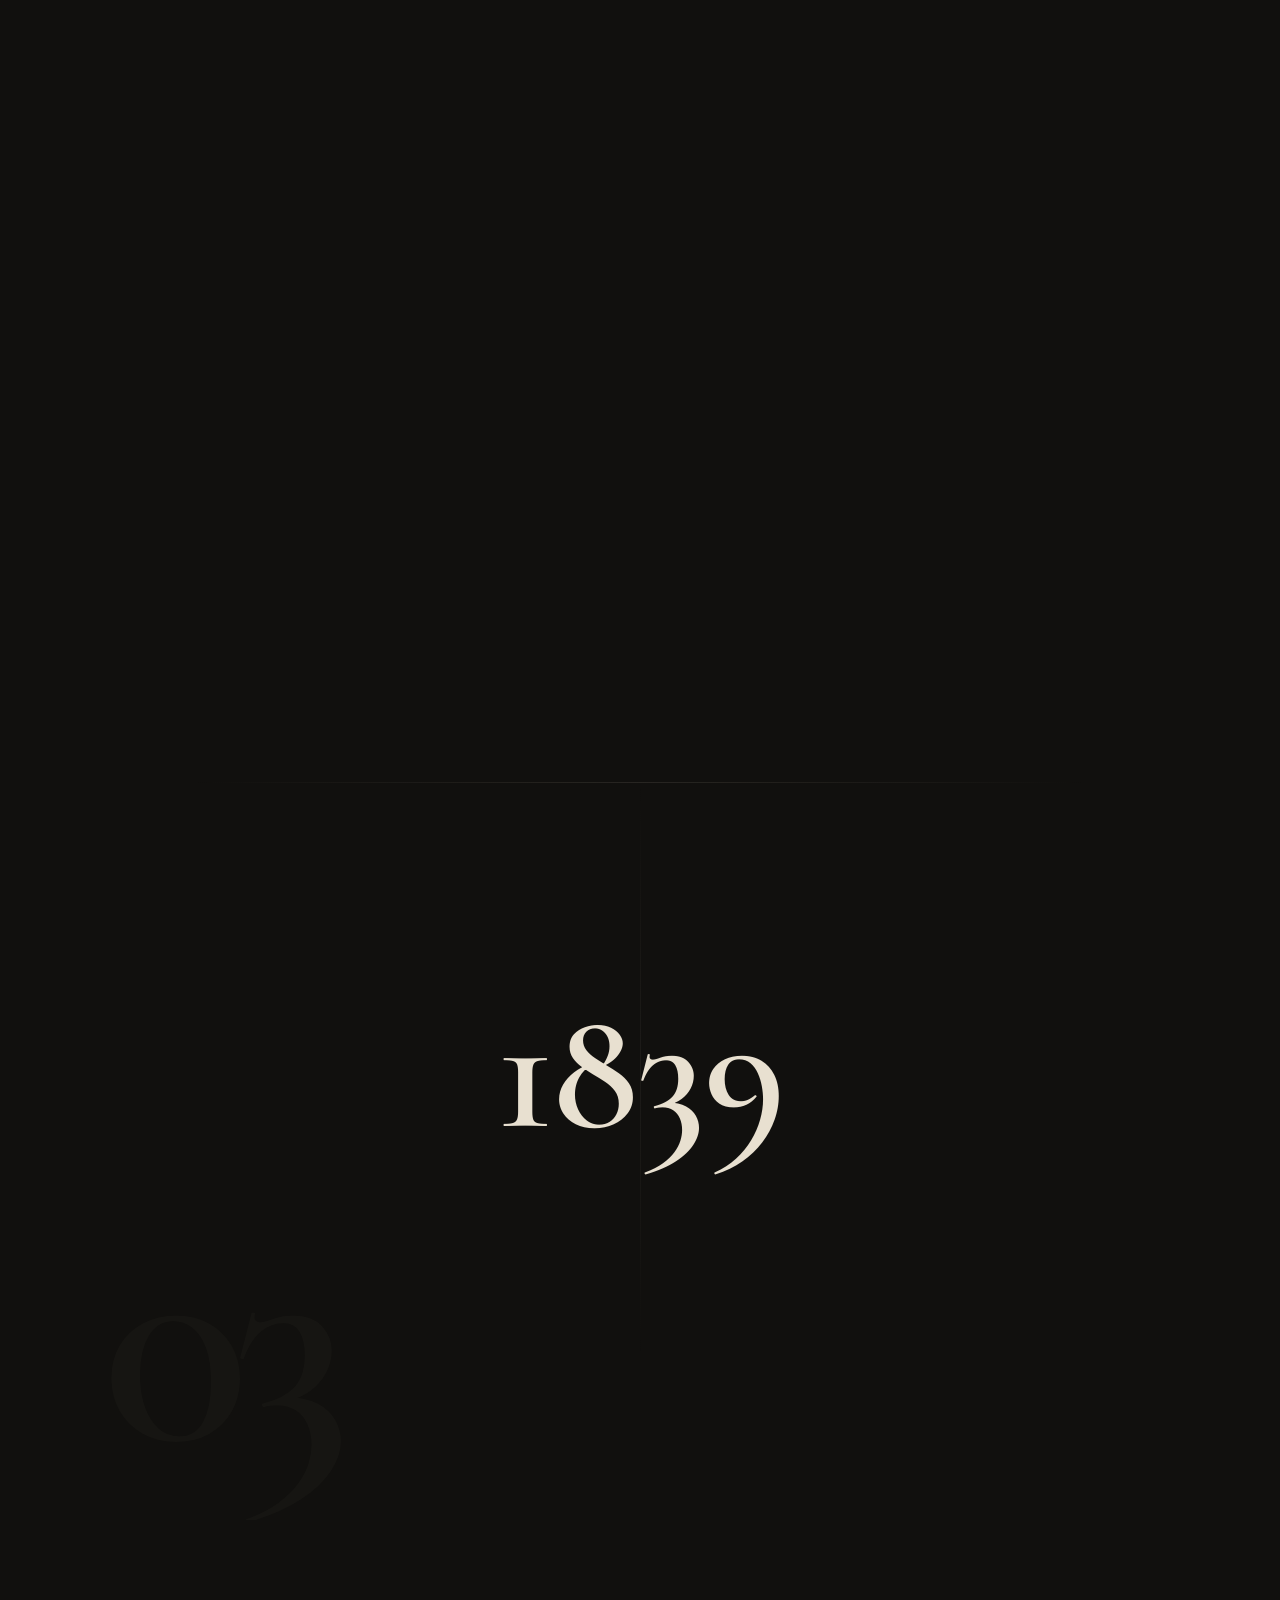
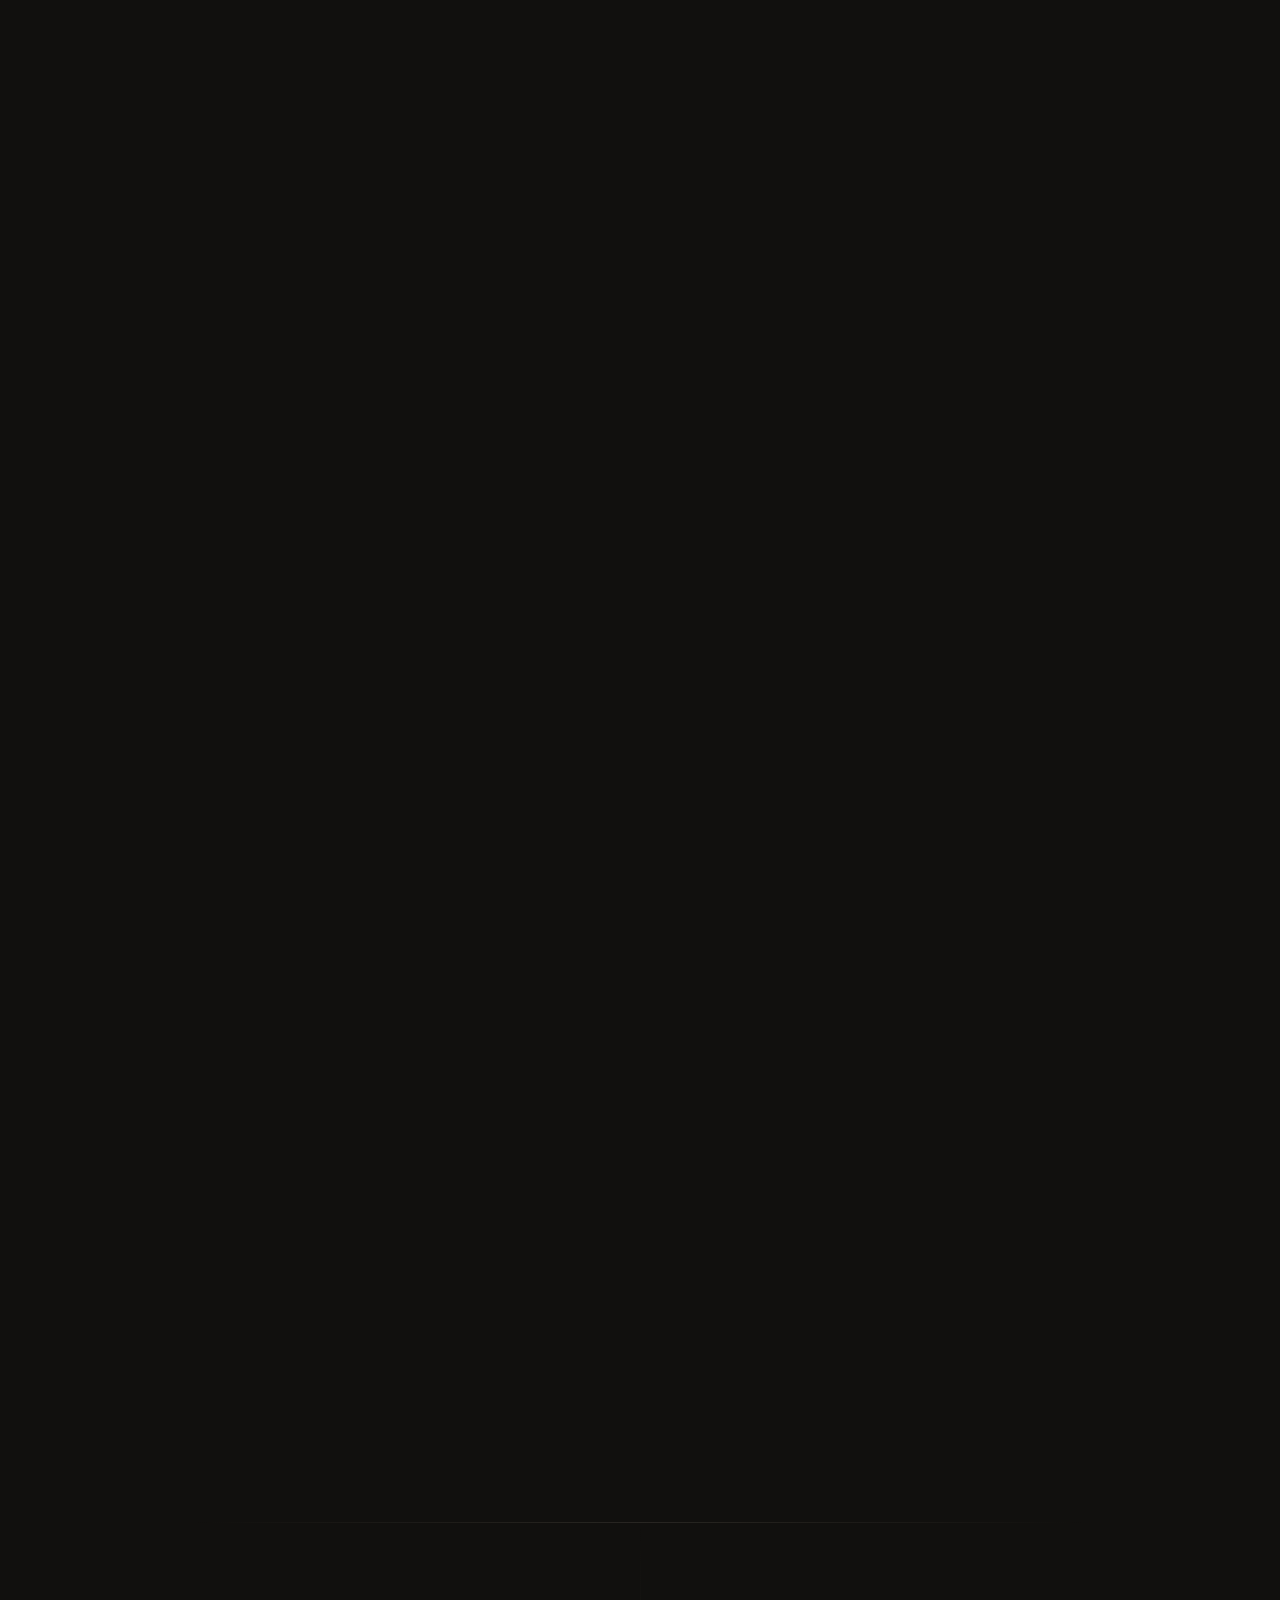
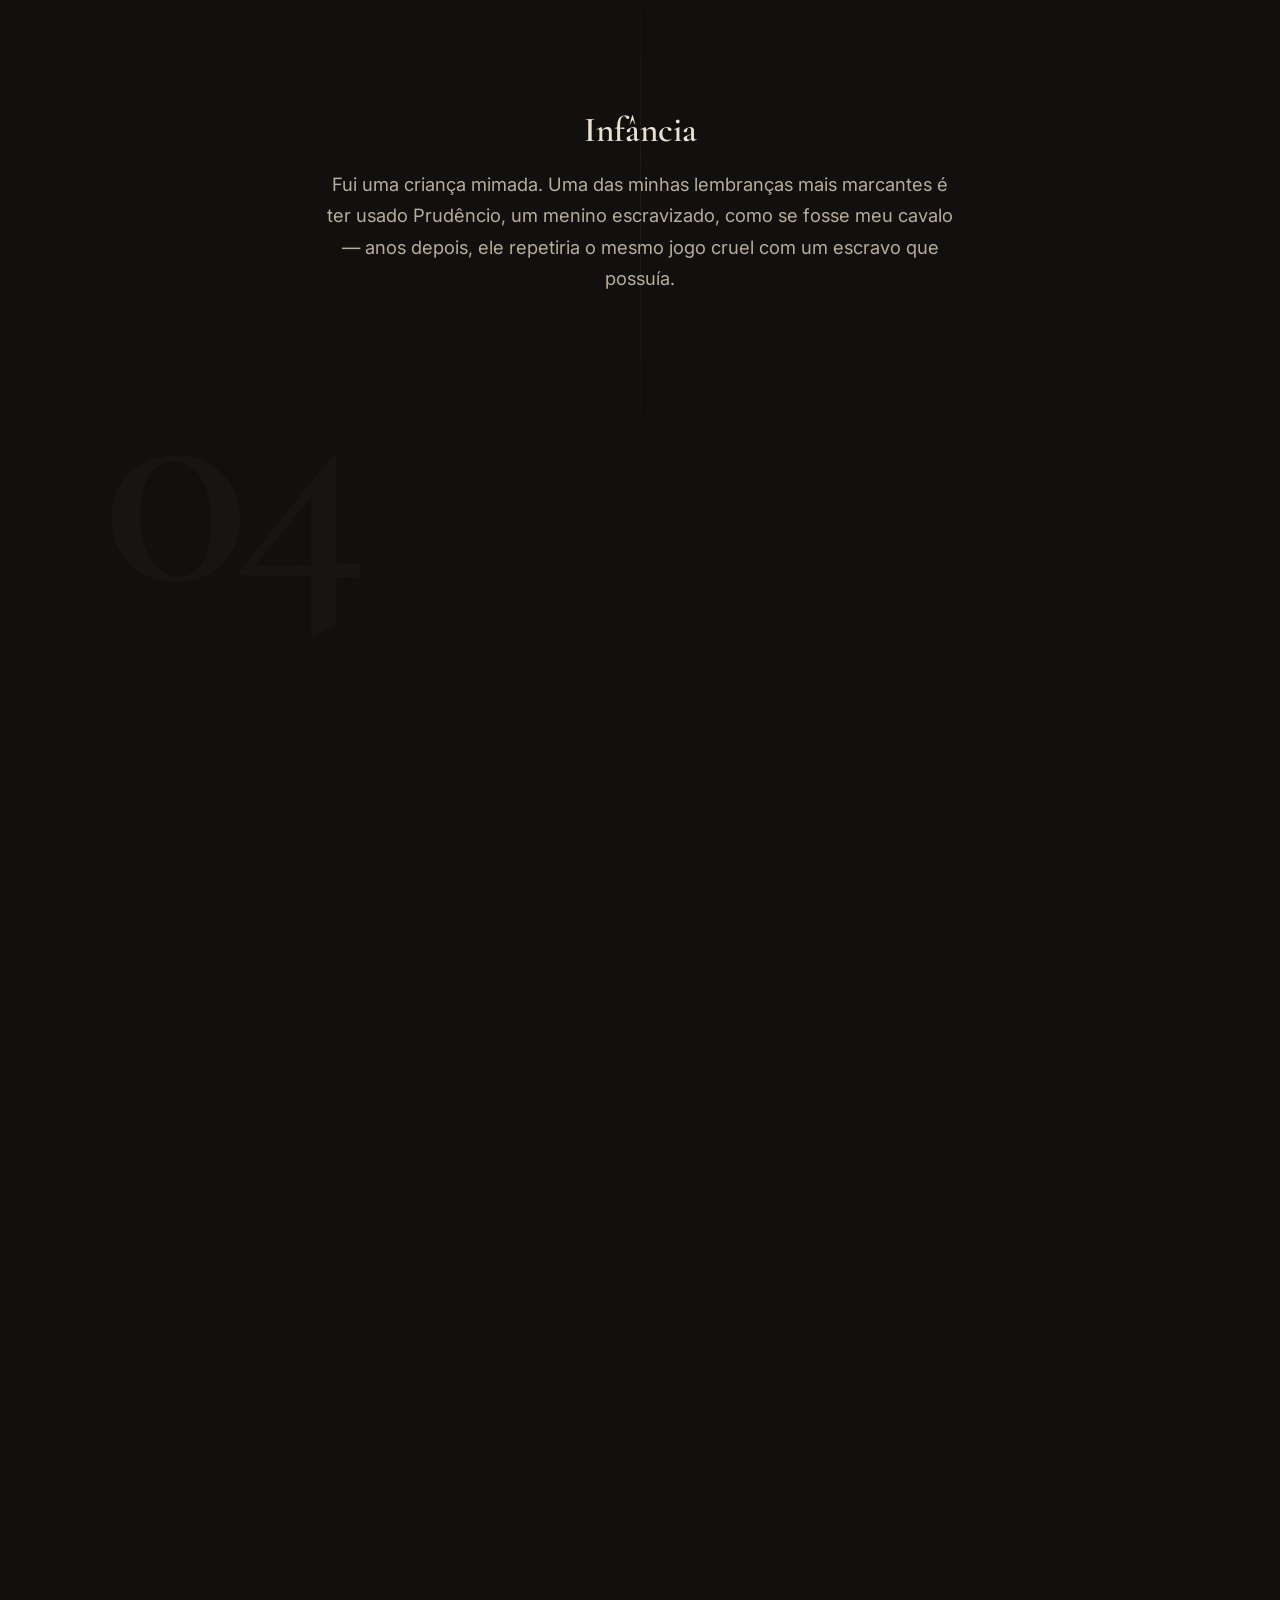
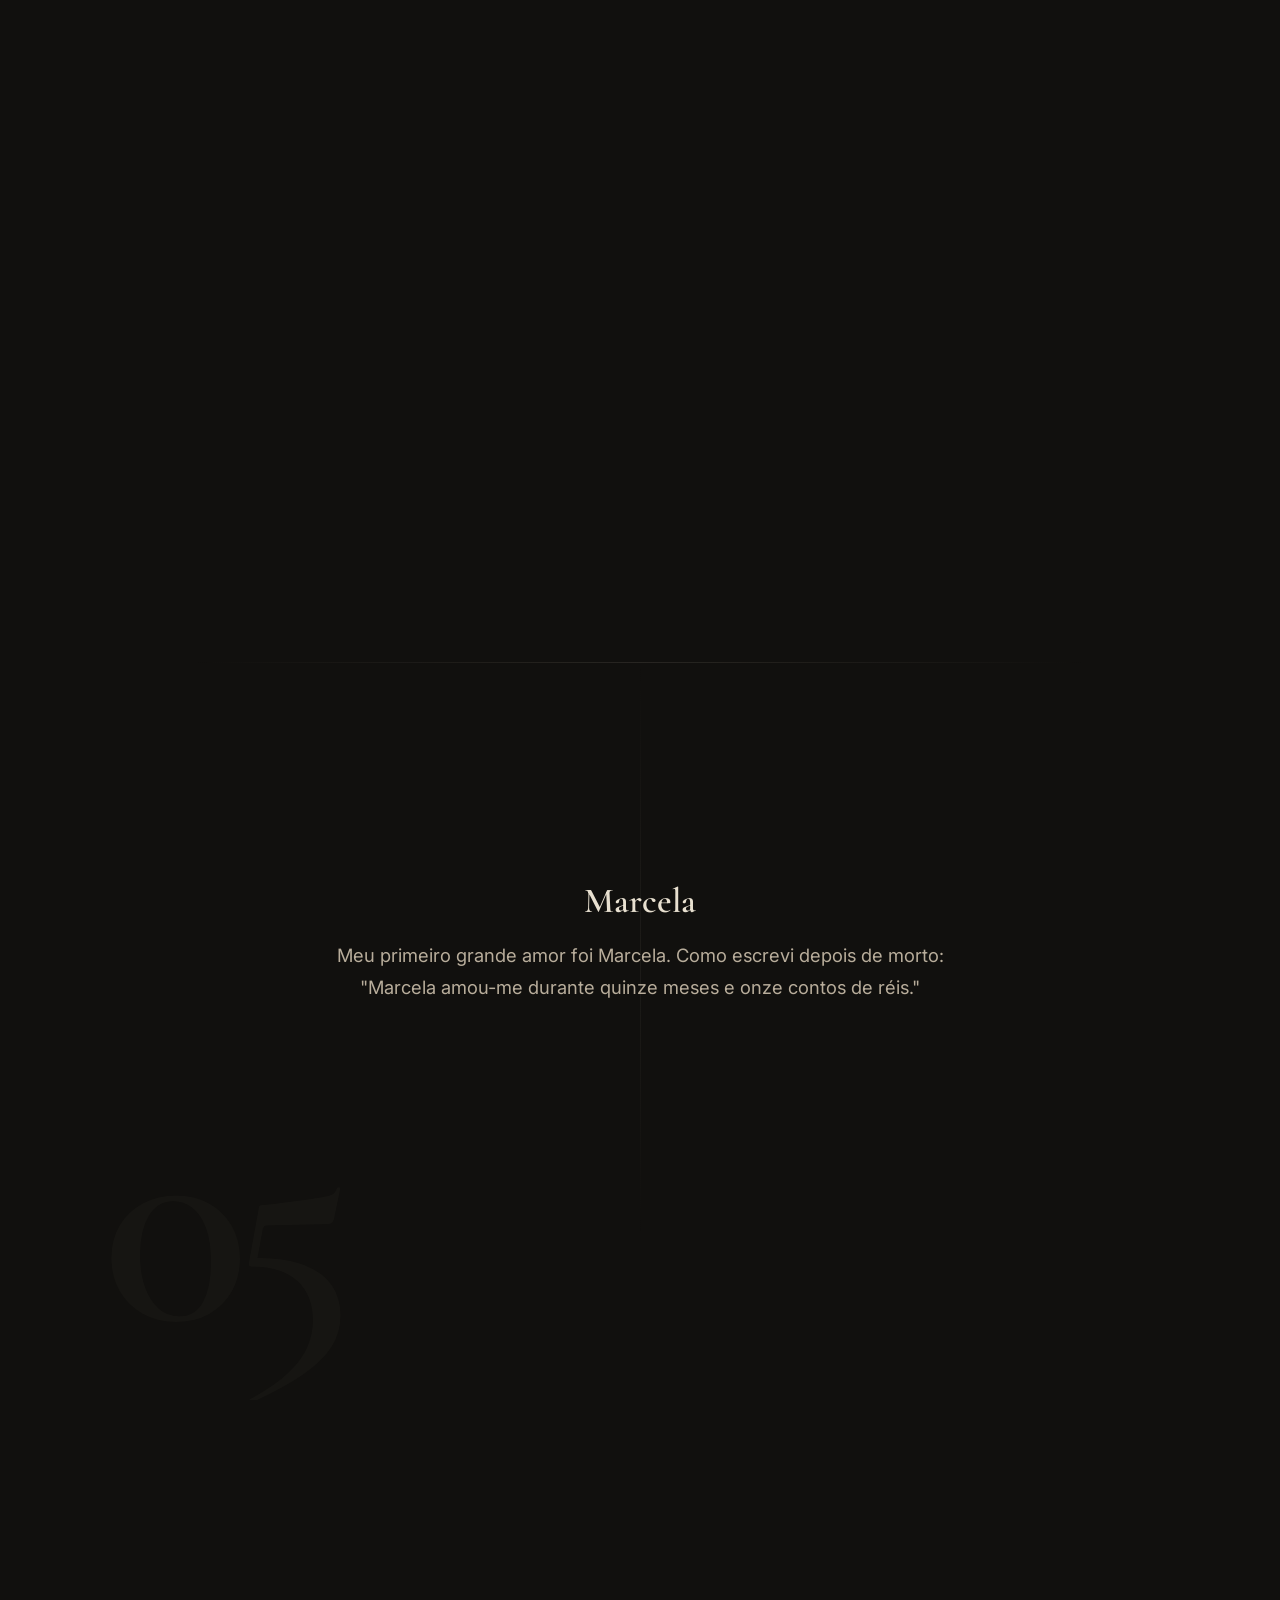
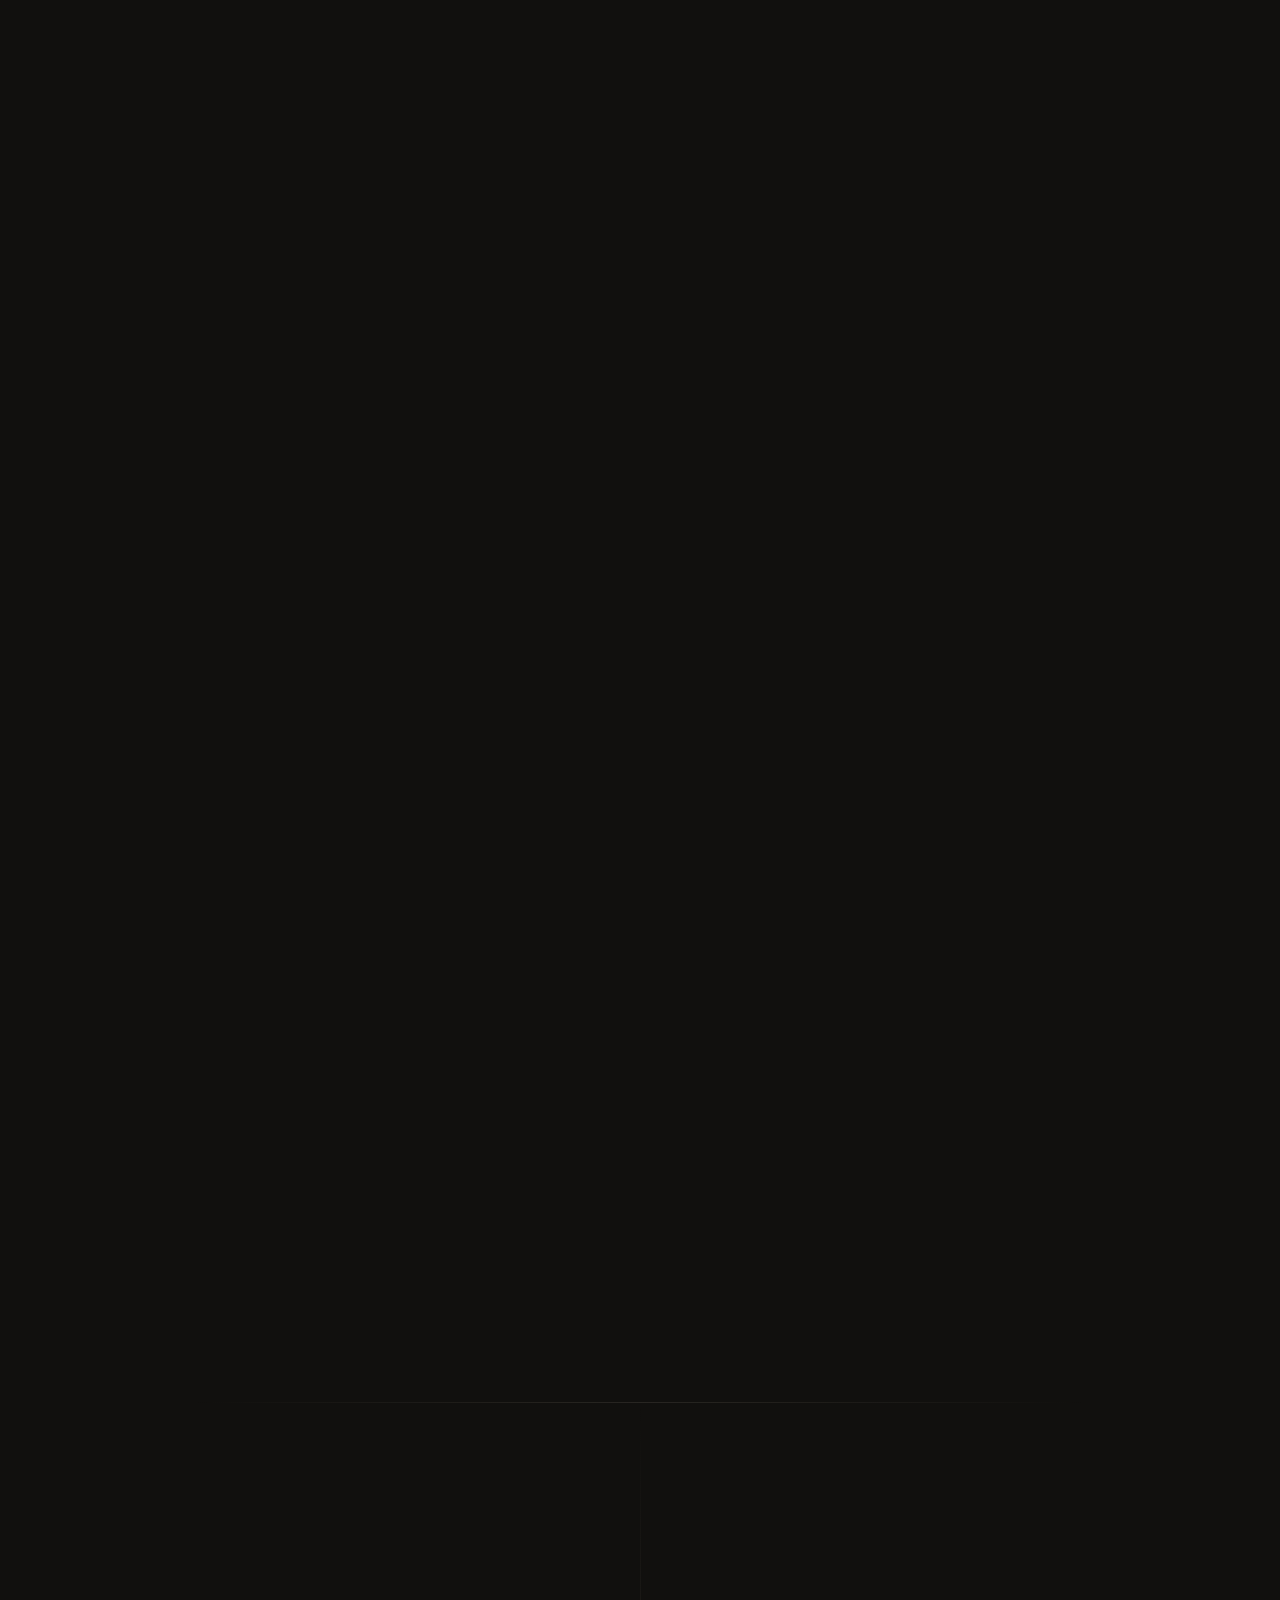
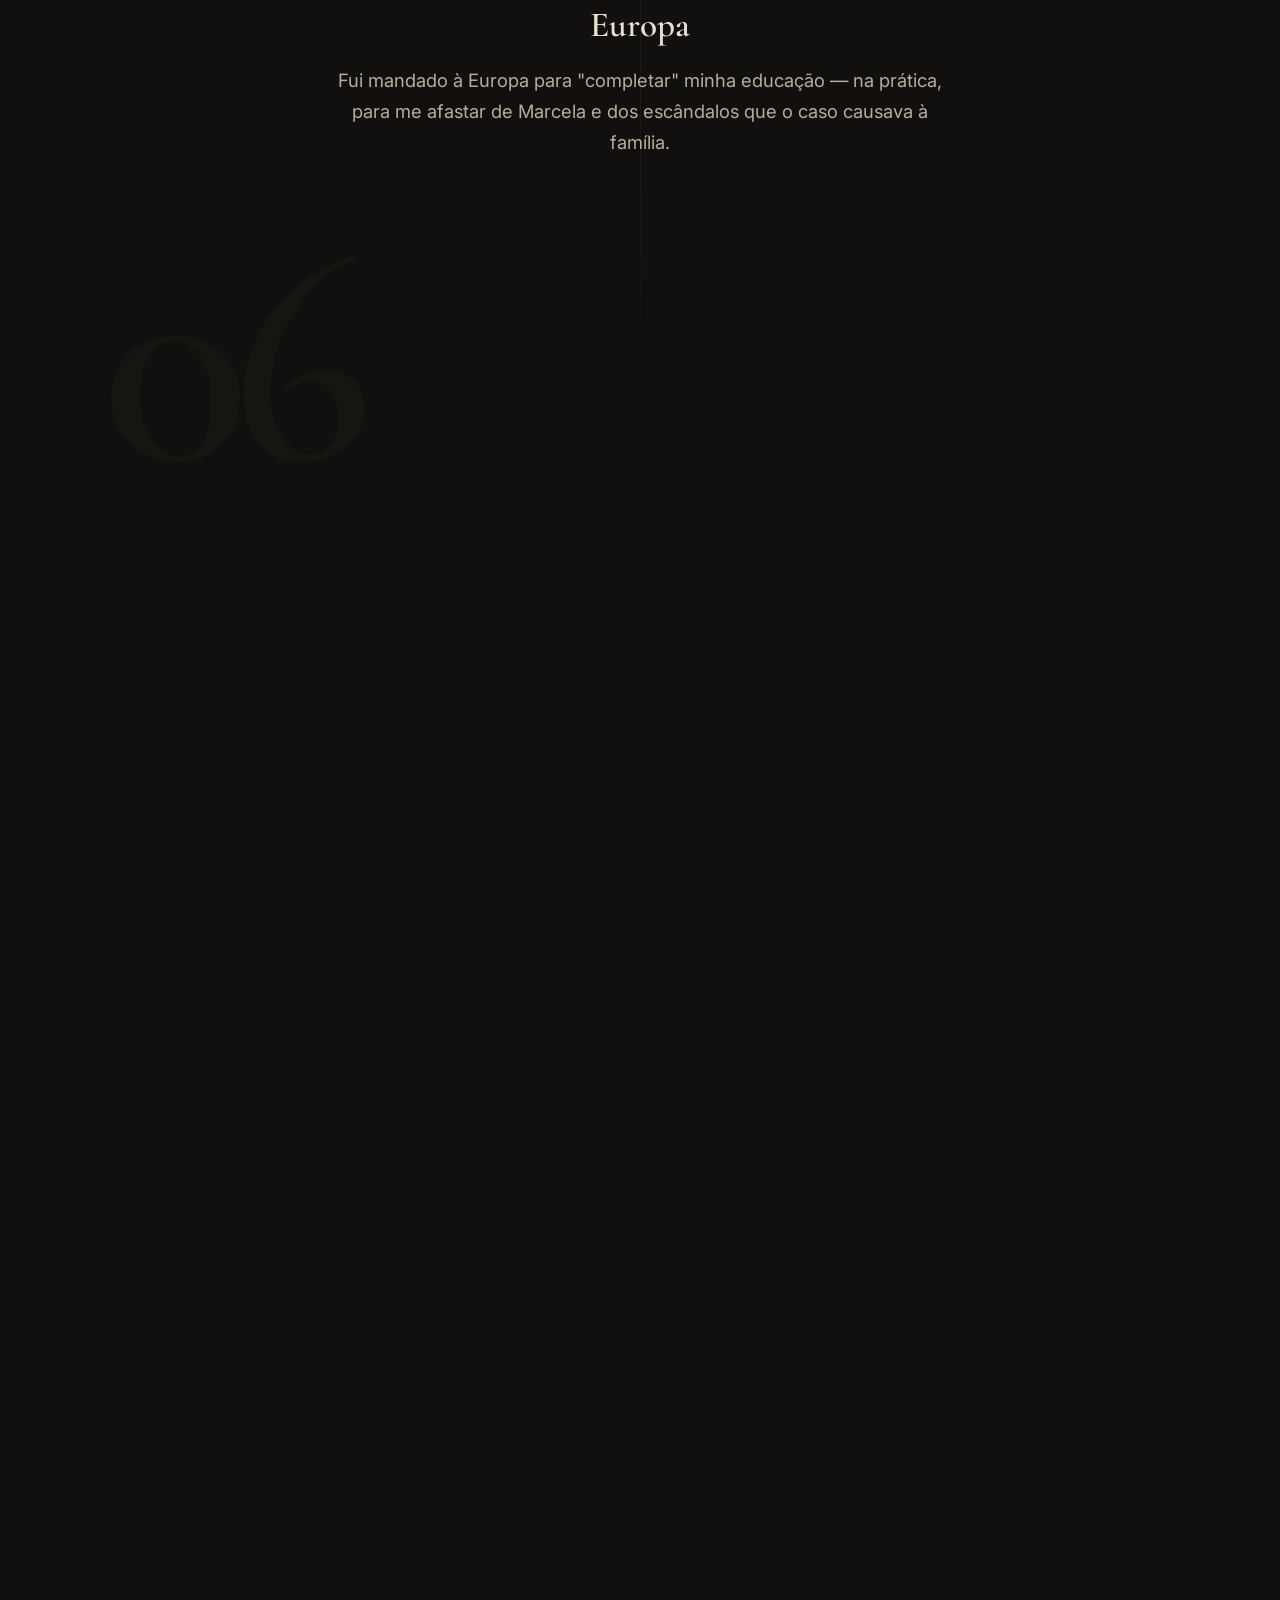
==== commit 567ea6b7: "final" ====
--- a/index.html
+++ b/index.html
@@ -4,14 +4,16 @@
 <meta charset="UTF-8">
 <meta name="viewport" content="width=device-width, initial-scale=1, viewport-fit=cover">
 <title>Memórias Póstumas de Brás Cubas — uma experiência</title>
+<meta name="theme-color" content="#11100E">
 <meta name="description" content="Uma experiência narrativa em scroll sobre Memórias Póstumas de Brás Cubas, de Machado de Assis.">
 <link rel="preconnect" href="https://fonts.googleapis.com">
 <link rel="preconnect" href="https://fonts.gstatic.com" crossorigin>
 <link href="https://fonts.googleapis.com/css2?family=Cormorant+Garamond:ital,wght@0,400;0,600;1,400&family=Inter:wght@400;500&display=swap" rel="stylesheet">
 <link rel="stylesheet" href="style.css">
-
 </head>
 <body>
+<div class="grain" aria-hidden="true"></div>
+<div class="chapter-wash" aria-hidden="true"></div>
 
 <nav class="visually-hidden" aria-label="Aviso">
   Esta página não possui menu de navegação. Percorra o conteúdo rolando a tela.
@@ -31,6 +33,8 @@
   <!-- ABERTURA -->
   <section class="chapter opening" id="opening" aria-label="Abertura">
     <div class="chapter__stage">
+      <span class="opening__kicker">uma experiência de leitura</span>
+      <div class="opening__rule" aria-hidden="true"></div>
       <div class="layer layer--death" data-step="0">
         <h1>EU MORRI.</h1>
       </div>
@@ -48,6 +52,7 @@
   <section class="chapter" id="cap01" data-chapter-label="capítulo 01 · a morte" aria-labelledby="cap01-title">
     <div class="chapter__stage">
       <span class="chapter__num">Capítulo 01</span>
+      <span class="chapter__ghost">01</span>
 
       <div class="layer" data-step="0">
         <h2 id="cap01-title" class="chapter__title">A Morte</h2>
@@ -73,6 +78,7 @@
   <section class="chapter" id="cap02" data-chapter-label="capítulo 02 · o defunto autor" aria-labelledby="cap02-title">
     <div class="chapter__stage">
       <span class="chapter__num">Capítulo 02</span>
+      <span class="chapter__ghost">02</span>
 
       <div class="layer" data-step="0">
         <h2 id="cap02-title" class="chapter__title">O Defunto Autor</h2>
@@ -97,6 +103,7 @@
   <section class="chapter" id="cap03" data-chapter-label="capítulo 03 · nascimento" aria-labelledby="cap03-title">
     <div class="chapter__stage">
       <span class="chapter__num">Capítulo 03</span>
+      <span class="chapter__ghost">03</span>
       <div class="layer layer--year" data-step="0">
         <div class="year">1839</div>
       </div>
@@ -107,7 +114,7 @@
           gerações. Meu pai, Damião Cubas, fez fortuna no comércio — e passou boa
           parte da vida tentando parecer nobre.
         </p>
-        <span class="chapter__eyebrow" style="margin-top:0.8rem;">ano aproximado, adotado nesta experiência — o romance não fixa uma data exata</span>
+        <span class="chapter__eyebrow chapter__eyebrow--spaced">ano aproximado, adotado nesta experiência — o romance não fixa uma data exata</span>
       </div>
     </div>
   </section>
@@ -116,6 +123,7 @@
   <section class="chapter" id="cap04" data-chapter-label="capítulo 04 · infância" aria-labelledby="cap04-title">
     <div class="chapter__stage">
       <span class="chapter__num">Capítulo 04</span>
+      <span class="chapter__ghost">04</span>
       <div class="layer" data-step="0">
         <h2 id="cap04-title" class="chapter__title">Infância</h2>
         <p class="chapter__body">
@@ -139,6 +147,7 @@
   <section class="chapter" id="cap05" data-chapter-label="capítulo 05 · marcela" aria-labelledby="cap05-title">
     <div class="chapter__stage">
       <span class="chapter__num">Capítulo 05</span>
+      <span class="chapter__ghost">05</span>
       <div class="layer" data-step="0">
         <h2 id="cap05-title" class="chapter__title">Marcela</h2>
         <p class="chapter__body">
@@ -146,7 +155,12 @@
           "Marcela amou-me durante quinze meses e onze contos de réis."
         </p>
       </div>
-      <div class="layer" data-step="1">
+      <div class="layer layer--ledger" data-step="1">
+        <div class="ledger" aria-label="Marcela em números">
+          <div><strong>15</strong><span>meses</span></div>
+          <i aria-hidden="true"></i>
+          <div><strong>11</strong><span>contos de réis</span></div>
+        </div>
         <span class="chapter__eyebrow">interpretação</span>
         <p class="chapter__body">
           A frase resume o tom do livro inteiro: o amor descrito em termos
@@ -161,6 +175,7 @@
   <section class="chapter" id="cap06" data-chapter-label="capítulo 06 · europa" aria-labelledby="cap06-title">
     <div class="chapter__stage">
       <span class="chapter__num">Capítulo 06</span>
+      <span class="chapter__ghost">06</span>
       <div class="layer" data-step="0">
         <h2 id="cap06-title" class="chapter__title">Europa</h2>
         <p class="chapter__body">
@@ -182,6 +197,7 @@
   <section class="chapter" id="cap07" data-chapter-label="capítulo 07 · virgília" aria-labelledby="cap07-title">
     <div class="chapter__stage">
       <span class="chapter__num">Capítulo 07</span>
+      <span class="chapter__ghost">07</span>
       <div class="layer" data-step="0">
         <h2 id="cap07-title" class="chapter__title">Virgília</h2>
         <p class="chapter__body">
@@ -202,9 +218,11 @@
 
   <!-- CAPÍTULO 08 — QUINCAS BORBA -->
   <section class="chapter" id="cap08" data-chapter-label="capítulo 08 · quincas borba" aria-labelledby="cap08-title">
-    <div class="chapter__stage">
+    <div class="chapter__stage chapter__stage--humanitismo">
       <span class="chapter__num">Capítulo 08</span>
-      <div class="layer" data-step="0">
+      <span class="chapter__ghost">08</span>
+      <div class="layer" data-step="0">
+        <div class="humanitas-mark" aria-hidden="true">H</div>
         <h2 id="cap08-title" class="chapter__title">Quincas Borba</h2>
         <p class="chapter__body">
           Meu amigo Quincas Borba criou uma filosofia própria: o Humanitismo.
@@ -225,9 +243,11 @@
 
   <!-- CAPÍTULO 09 — O EMPLASTO -->
   <section class="chapter" id="cap09" data-chapter-label="capítulo 09 · o emplasto" aria-labelledby="cap09-title">
-    <div class="chapter__stage">
+    <div class="chapter__stage chapter__stage--emplasto">
       <span class="chapter__num">Capítulo 09</span>
-      <div class="layer" data-step="0">
+      <span class="chapter__ghost">09</span>
+      <div class="layer" data-step="0">
+        <div class="emplasto-label" aria-hidden="true"><span>EMPLASTO</span><small>BRÁS CUBAS</small></div>
         <h2 id="cap09-title" class="chapter__title">O Emplasto</h2>
         <p class="chapter__body">
           Antes de morrer, eu tinha um projeto: o Emplasto Brás Cubas, um remédio
@@ -247,8 +267,9 @@
 
   <!-- CAPÍTULO 10 — A MORTE (retorno) -->
   <section class="chapter" id="cap10" data-chapter-label="capítulo 10 · a morte" aria-labelledby="cap10-title">
-    <div class="chapter__stage">
+    <div class="chapter__stage chapter__stage--death">
       <span class="chapter__num">Capítulo 10</span>
+      <span class="chapter__ghost">10</span>
       <div class="layer" data-step="0">
         <h2 id="cap10-title" class="chapter__title">A Morte</h2>
         <p class="chapter__body">
@@ -266,6 +287,7 @@
   <section class="chapter" id="cap11" data-chapter-label="capítulo 11 · o que ficou" aria-labelledby="cap11-title">
     <div class="chapter__stage">
       <span class="chapter__num">Capítulo 11</span>
+      <span class="chapter__ghost">11</span>
       <div class="layer" data-step="0">
         <h2 id="cap11-title" class="chapter__title">O Que Ficou</h2>
         <p class="chapter__body">
@@ -284,7 +306,7 @@
   </section>
 
   <!-- CAPÍTULO 12 — ENCERRAMENTO -->
-  <section class="chapter" id="cap12" data-chapter-label="capítulo 12 · encerramento" aria-labelledby="cap12-title" style="min-height:180vh;">
+  <section class="chapter" id="cap12" data-chapter-label="capítulo 12 · encerramento" aria-labelledby="cap12-title">
     <div class="chapter__stage">
       <div class="layer impact" data-step="0">
         <h2 id="cap12-title">BRÁS CUBAS MORREU.</h2>
@@ -296,7 +318,18 @@
   </section>
 
 </main>
-
-<script src="script.js"></script>
+  <section class="sources" aria-labelledby="sources-title">
+    <div class="sources__inner">
+      <span class="chapter__eyebrow">ficha da experiência</span>
+      <h2 id="sources-title">Referências</h2>
+      <p>Conteúdo baseado na obra <em>Memórias Póstumas de Brás Cubas</em>, de Machado de Assis, publicada em 1881.</p>
+      <p class="sources__note">As interpretações apresentadas nesta experiência são uma leitura didática e visual da obra; não substituem a leitura integral do romance.</p>
+      <div class="sources__line"></div>
+      <p class="sources__credit">Projeto escolar · experiência narrativa em scroll</p>
+    </div>
+  </section>
+
+<script src="script.js" defer></script>
+
 </body>
 </html>
--- a/style.css
+++ b/style.css
@@ -186,9 +186,13 @@
     display:block;
     font-family: var(--serif);
     font-style: italic;
-    font-size: 0.95rem;
-    color: var(--accent);
+    font-size: clamp(1rem, 1.7vw, 1.08rem);
+    color: #C8B89E;
     margin-bottom: 0.8rem;
+    line-height: 1.45;
+    letter-spacing: 0.055em;
+    opacity: 1;
+    text-shadow: 0 0 18px rgba(200,184,158,.08);
   }
 
   /* ============ SCROLL HINT ============ */
@@ -247,3 +251,52 @@
     outline: 2px solid var(--surface-light);
     outline-offset: 3px;
   }
+
+/* ============ CAMADA VISUAL / ATMOSFERA ============ */
+html{ background:var(--bg); }
+body{ overflow-x:hidden; }
+body::before{
+  content:""; position:fixed; inset:0; z-index:-2; pointer-events:none;
+  background:
+    radial-gradient(circle at 50% 40%, rgba(139,115,85,.075), transparent 38%),
+    linear-gradient(180deg, rgba(255,255,255,.012), transparent 28%, rgba(0,0,0,.12));
+}
+.grain{
+  position:fixed; inset:-50%; z-index:100; pointer-events:none; opacity:.045;
+  background-image:url("data:image/svg+xml,%3Csvg viewBox='0 0 180 180' xmlns='http://www.w3.org/2000/svg'%3E%3Cfilter id='n'%3E%3CfeTurbulence type='fractalNoise' baseFrequency='.82' numOctaves='3' stitchTiles='stitch'/%3E%3C/filter%3E%3Crect width='100%25' height='100%25' filter='url(%23n)' opacity='.55'/%3E%3C/svg%3E");
+  animation:grainShift .18s steps(2) infinite;
+}
+@keyframes grainShift{0%{transform:translate(0,0)}25%{transform:translate(1%,-1%)}50%{transform:translate(-1%,1%)}75%{transform:translate(1%,1%)}100%{transform:translate(-1%,-1%)}}
+.chapter-wash{position:fixed;inset:0;z-index:-1;pointer-events:none;background:radial-gradient(circle at 50% 50%,rgba(139,115,85,.035),transparent 55%);transition:opacity .8s ease}
+.chapter__stage{isolation:isolate}
+.chapter__stage::before,.chapter__stage::after{content:"";position:absolute;pointer-events:none;z-index:-1}
+.chapter__stage::before{width:min(70vw,900px);height:1px;top:18%;left:50%;transform:translateX(-50%);background:linear-gradient(90deg,transparent,rgba(184,173,155,.14),transparent)}
+.chapter__stage::after{width:1px;height:64vh;top:18%;left:50%;background:linear-gradient(180deg,transparent,rgba(184,173,155,.08),transparent)}
+.chapter__ghost{position:absolute;left:8vw;bottom:8vh;font-family:var(--serif);font-size:clamp(8rem,24vw,22rem);line-height:.7;color:rgba(232,224,208,.025);font-weight:600;letter-spacing:-.06em;z-index:-1;user-select:none}
+.chapter__eyebrow{letter-spacing:.055em;color:#C8B89E;opacity:1}
+.chapter__eyebrow--spaced{margin-top:.9rem}
+.opening__kicker{position:absolute;top:max(2rem,env(safe-area-inset-top,0px) + 1.5rem);left:50%;transform:translateX(-50%);font-size:.62rem;letter-spacing:.2em;text-transform:uppercase;color:var(--text-secondary);opacity:.6}
+.opening__rule{position:absolute;width:min(34vw,320px);height:1px;top:28%;left:50%;transform:translateX(-50%);background:linear-gradient(90deg,transparent,var(--accent),transparent);opacity:.45}
+.opening .chapter__stage::before{width:1px;height:54vh;top:23%;background:linear-gradient(180deg,transparent,rgba(139,115,85,.3),transparent)}
+.opening .chapter__stage::after{display:none}
+.layer--death h1{font-weight:400;text-shadow:0 0 40px rgba(139,115,85,.08)}
+.opening .layer--title h1{font-weight:600}
+.chapter__body{max-width:650px;margin-left:auto;margin-right:auto}
+.layer--ledger{max-width:820px;width:min(820px,88vw);padding:1rem 0 1.5rem}
+.ledger{display:grid;grid-template-columns:minmax(120px,1fr) 70px minmax(120px,1fr);align-items:center;justify-items:center;column-gap:1.25rem;margin:0 auto 2.25rem}
+.ledger div{text-align:center;min-width:0;width:100%}
+.ledger strong{display:block;font-family:var(--serif);font-size:clamp(3.6rem,8vw,6rem);font-weight:600;line-height:1}
+.ledger span{display:block;margin-top:.55rem;color:#C8B89E;font-size:.68rem;letter-spacing:.16em;text-transform:uppercase}
+.ledger i{display:block;width:70px;height:1px;background:var(--accent);opacity:.55}
+.layer--ledger .chapter__eyebrow{margin-bottom:1rem}
+.humanitas-mark{width:84px;height:84px;border:1px solid rgba(139,115,85,.5);border-radius:50%;display:grid;place-items:center;margin:0 auto 2rem;font-family:var(--serif);font-size:3rem;font-style:italic;color:var(--accent);position:relative}.humanitas-mark::after{content:"";position:absolute;inset:8px;border:1px solid rgba(139,115,85,.16);border-radius:50%}
+.emplasto-label{display:flex;flex-direction:column;align-items:center;margin-bottom:2rem;color:var(--surface-light);font-family:var(--serif);letter-spacing:.12em}.emplasto-label span{font-size:clamp(2rem,5vw,3.5rem);line-height:.9}.emplasto-label small{margin-top:.55rem;font-family:var(--sans);font-size:.58rem;letter-spacing:.3em;color:var(--accent)}
+.chapter--death{}
+.chapter__stage--death{background:radial-gradient(circle,rgba(232,224,208,.025),transparent 48%)}
+.chapter__stage--death .chapter__ghost{color:rgba(232,224,208,.018)}
+.theme-words{max-width:720px;gap:.5rem 1.8rem}.theme-words span{position:relative}.theme-words span::after{content:"";display:block;width:100%;height:1px;background:rgba(139,115,85,.35);transform:scaleX(0);transform-origin:left;transition:transform .7s ease}.layer.is-visible .theme-words span::after{transform:scaleX(1)}
+.impact h2{font-weight:400;line-height:.95;text-shadow:0 0 50px rgba(232,224,208,.05)}
+.sources{min-height:70vh;display:flex;align-items:center;justify-content:center;padding:10vh 8vw 14vh;border-top:1px solid rgba(184,173,155,.1)}
+.sources__inner{width:min(720px,100%);text-align:center}.sources h2{font-size:clamp(2rem,5vw,3.5rem);margin:.4rem 0 1.2rem}.sources p{color:var(--text-secondary);line-height:1.8}.sources__note{font-size:.85rem;opacity:.7}.sources__line{width:90px;height:1px;background:var(--accent);margin:2.2rem auto}.sources__credit{font-size:.65rem;letter-spacing:.15em;text-transform:uppercase;opacity:.45}
+@media (max-width:720px){.chapter{min-height:220vh}.chapter__stage{padding:0 14vw}.chapter__ghost{left:9vw;bottom:14vh;font-size:40vw}.chapter__stage::before{width:70vw}.ledger{grid-template-columns:minmax(85px,1fr) 42px minmax(85px,1fr);column-gap:.55rem;margin-bottom:1.8rem}.ledger i{width:34px}.ledger strong{font-size:clamp(3rem,16vw,4.5rem)}.ledger span{font-size:.58rem;letter-spacing:.12em}.layer--ledger{width:min(92vw,620px);padding-inline:.35rem}.chapter__eyebrow{font-size:.98rem}.opening__rule{top:24%}.sources{padding-left:14vw;padding-right:14vw}}
+@media (prefers-reduced-motion:reduce){.grain{animation:none}.layer{transition:opacity .3s ease}.theme-words span::after{transition:none}}
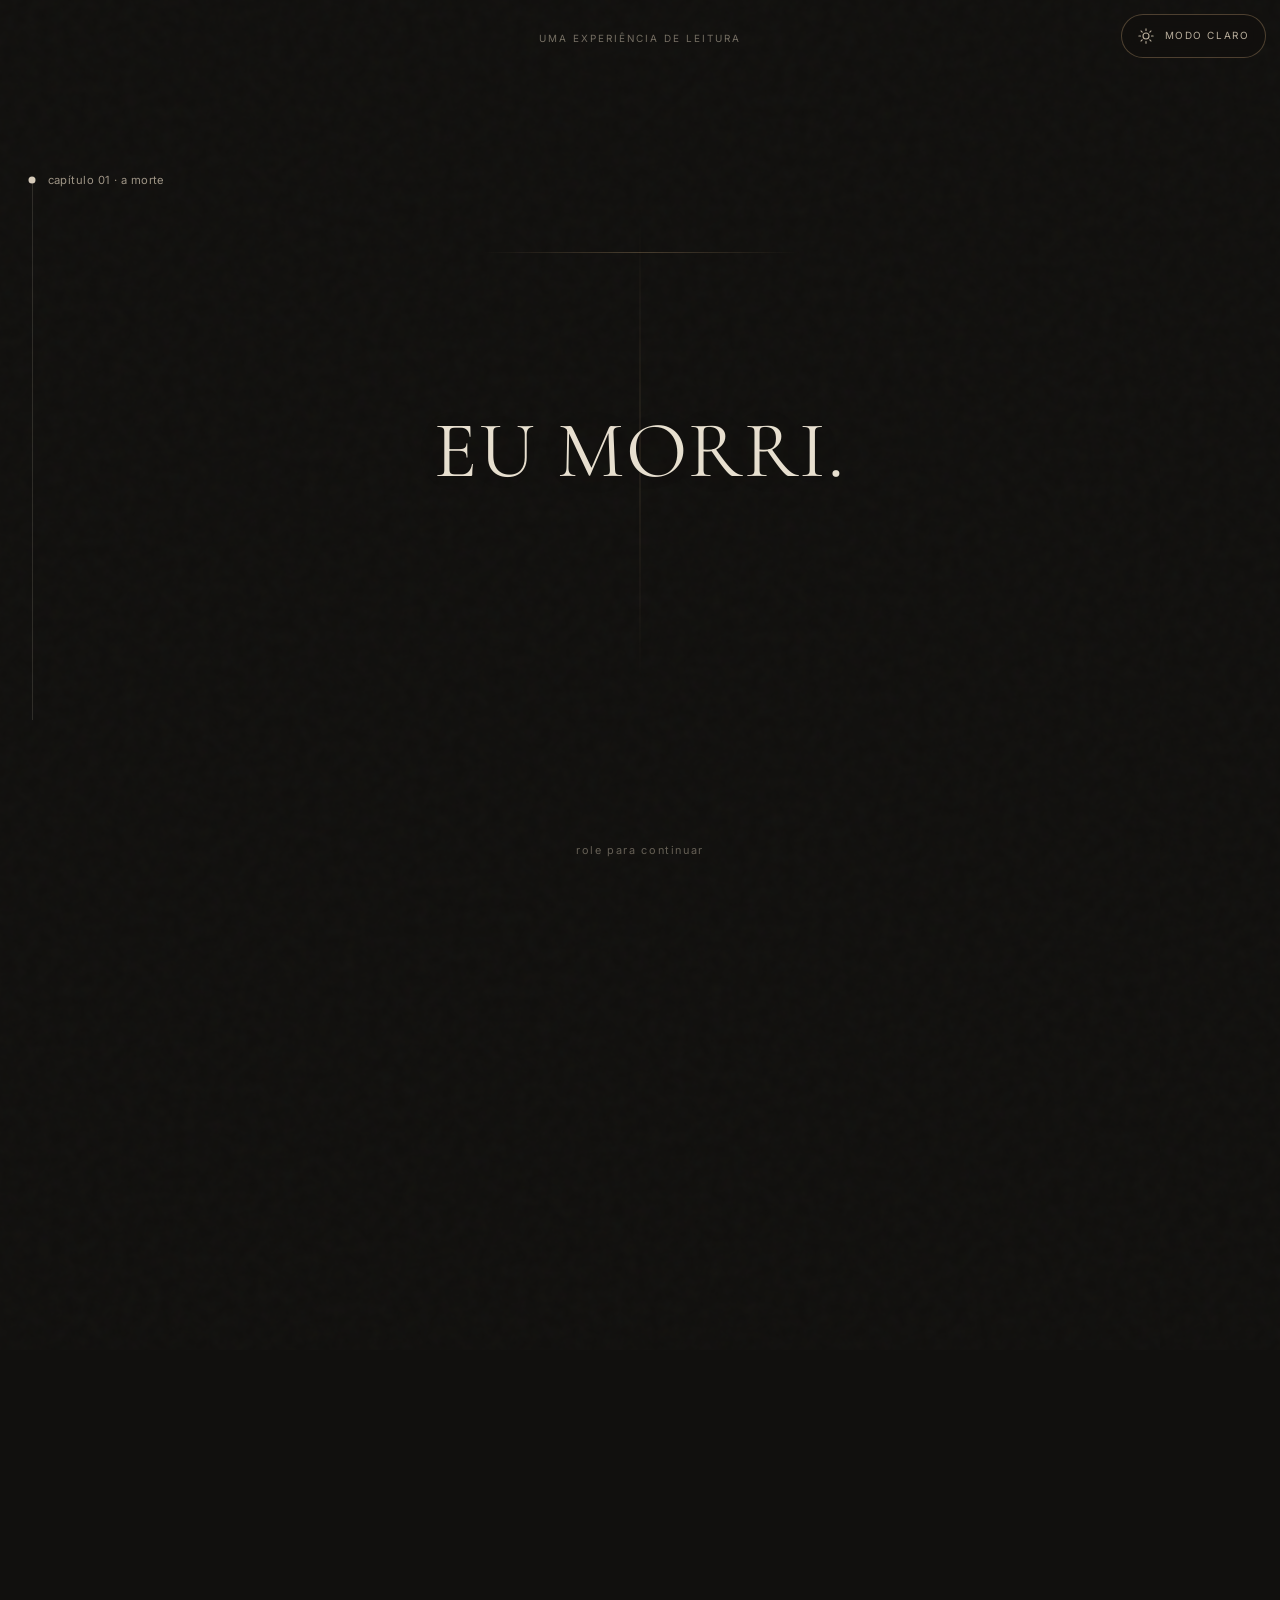
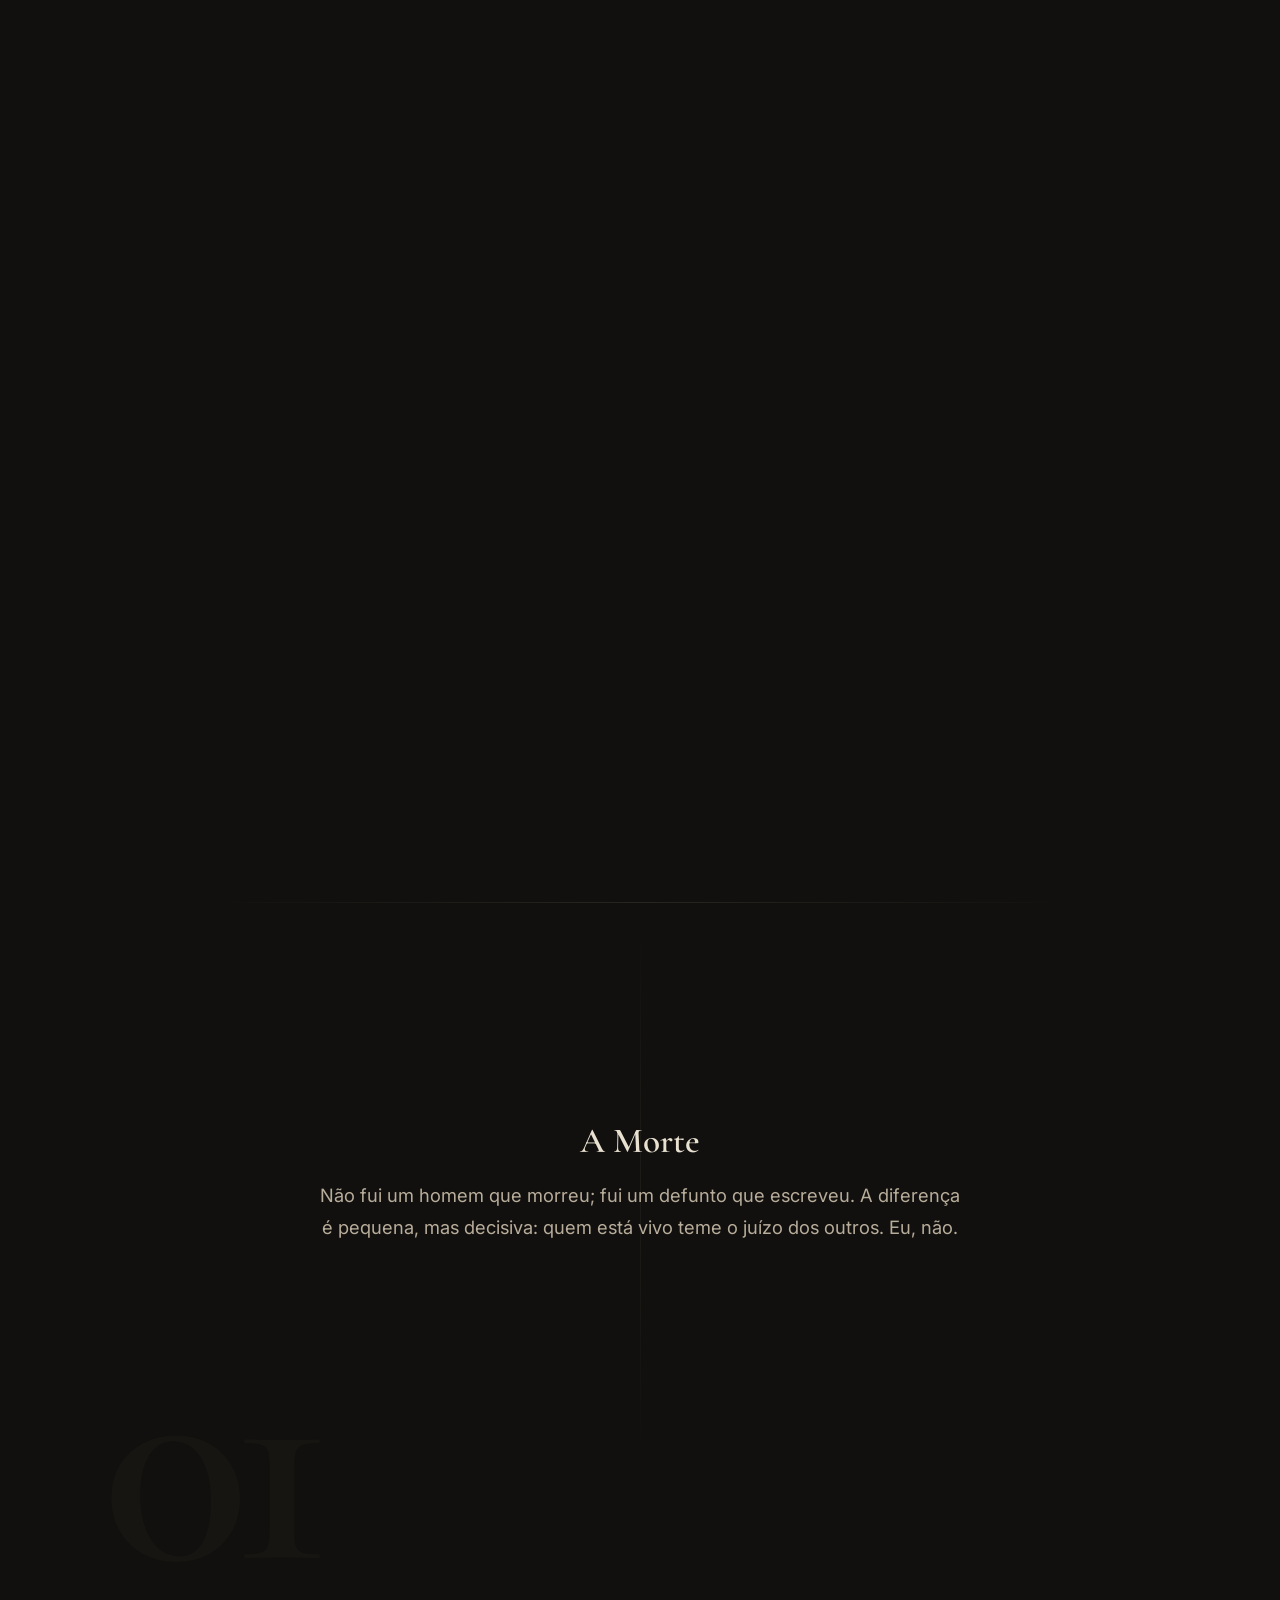
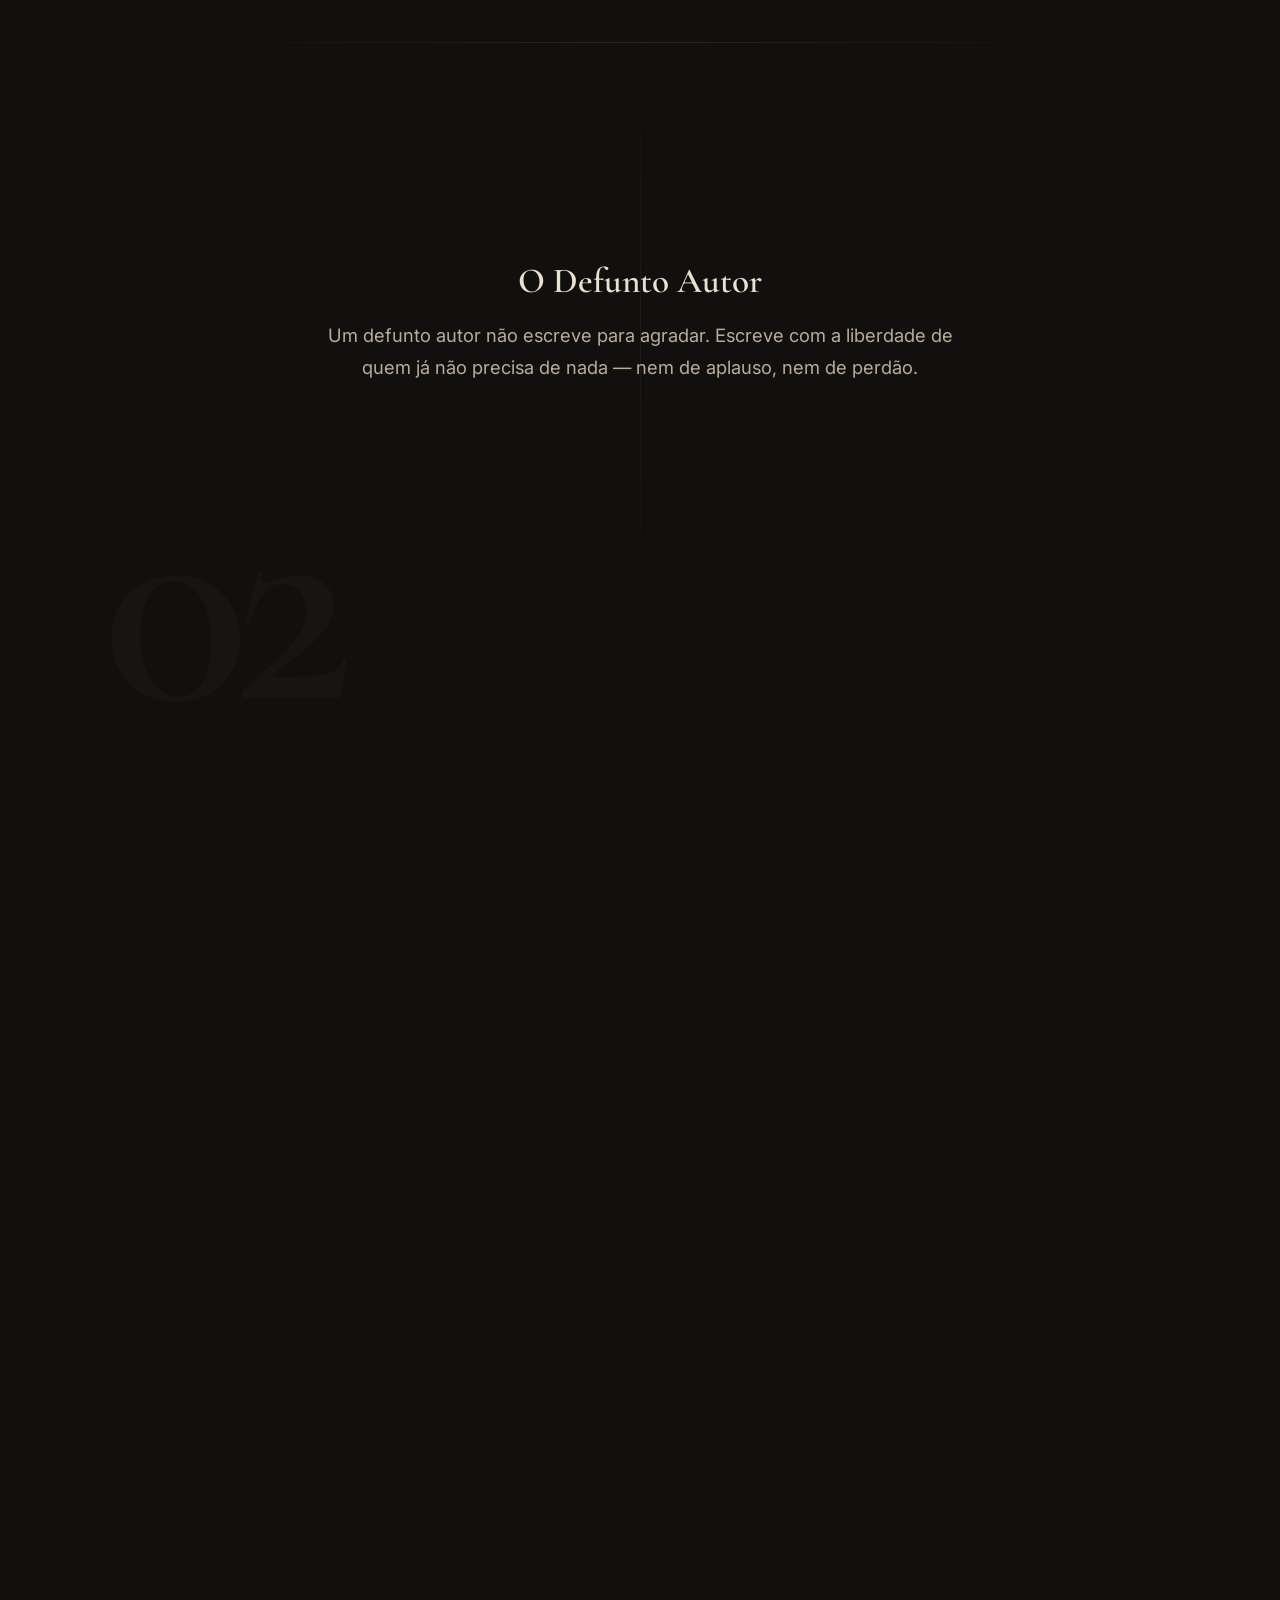
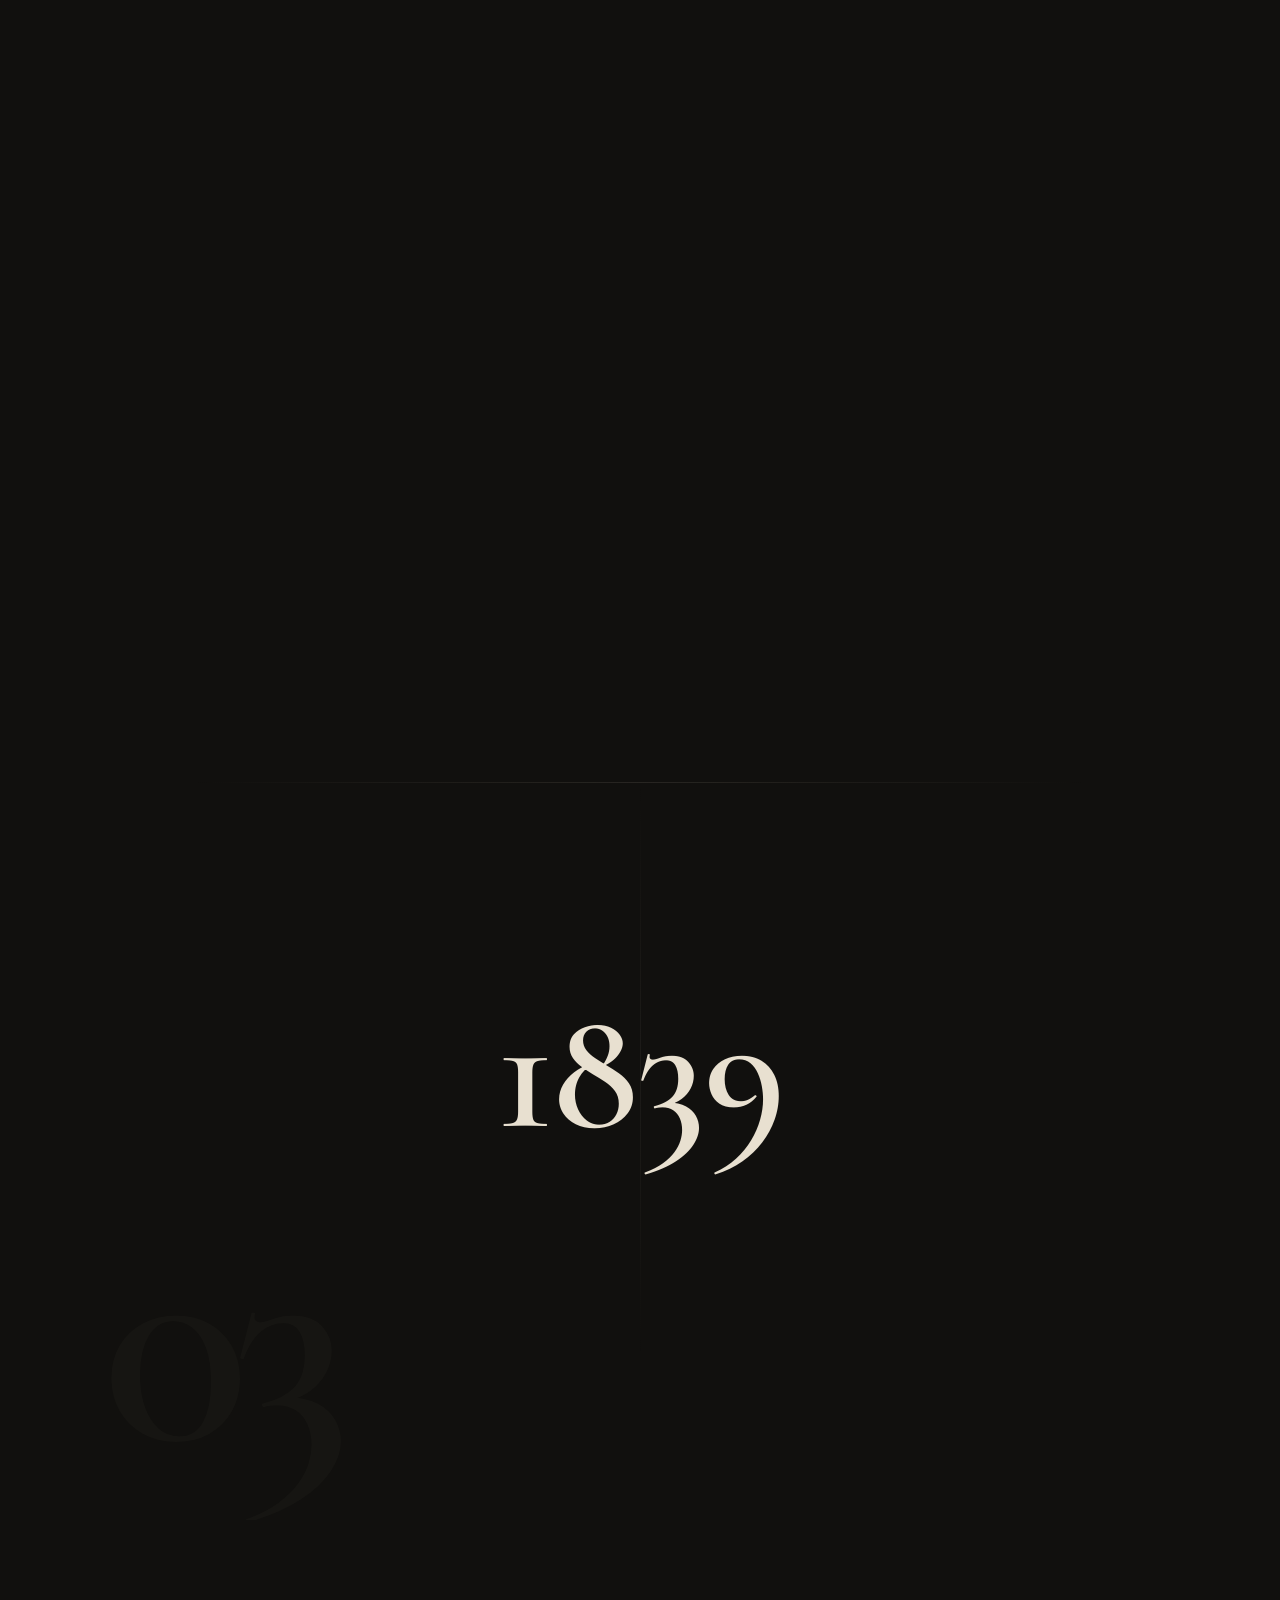
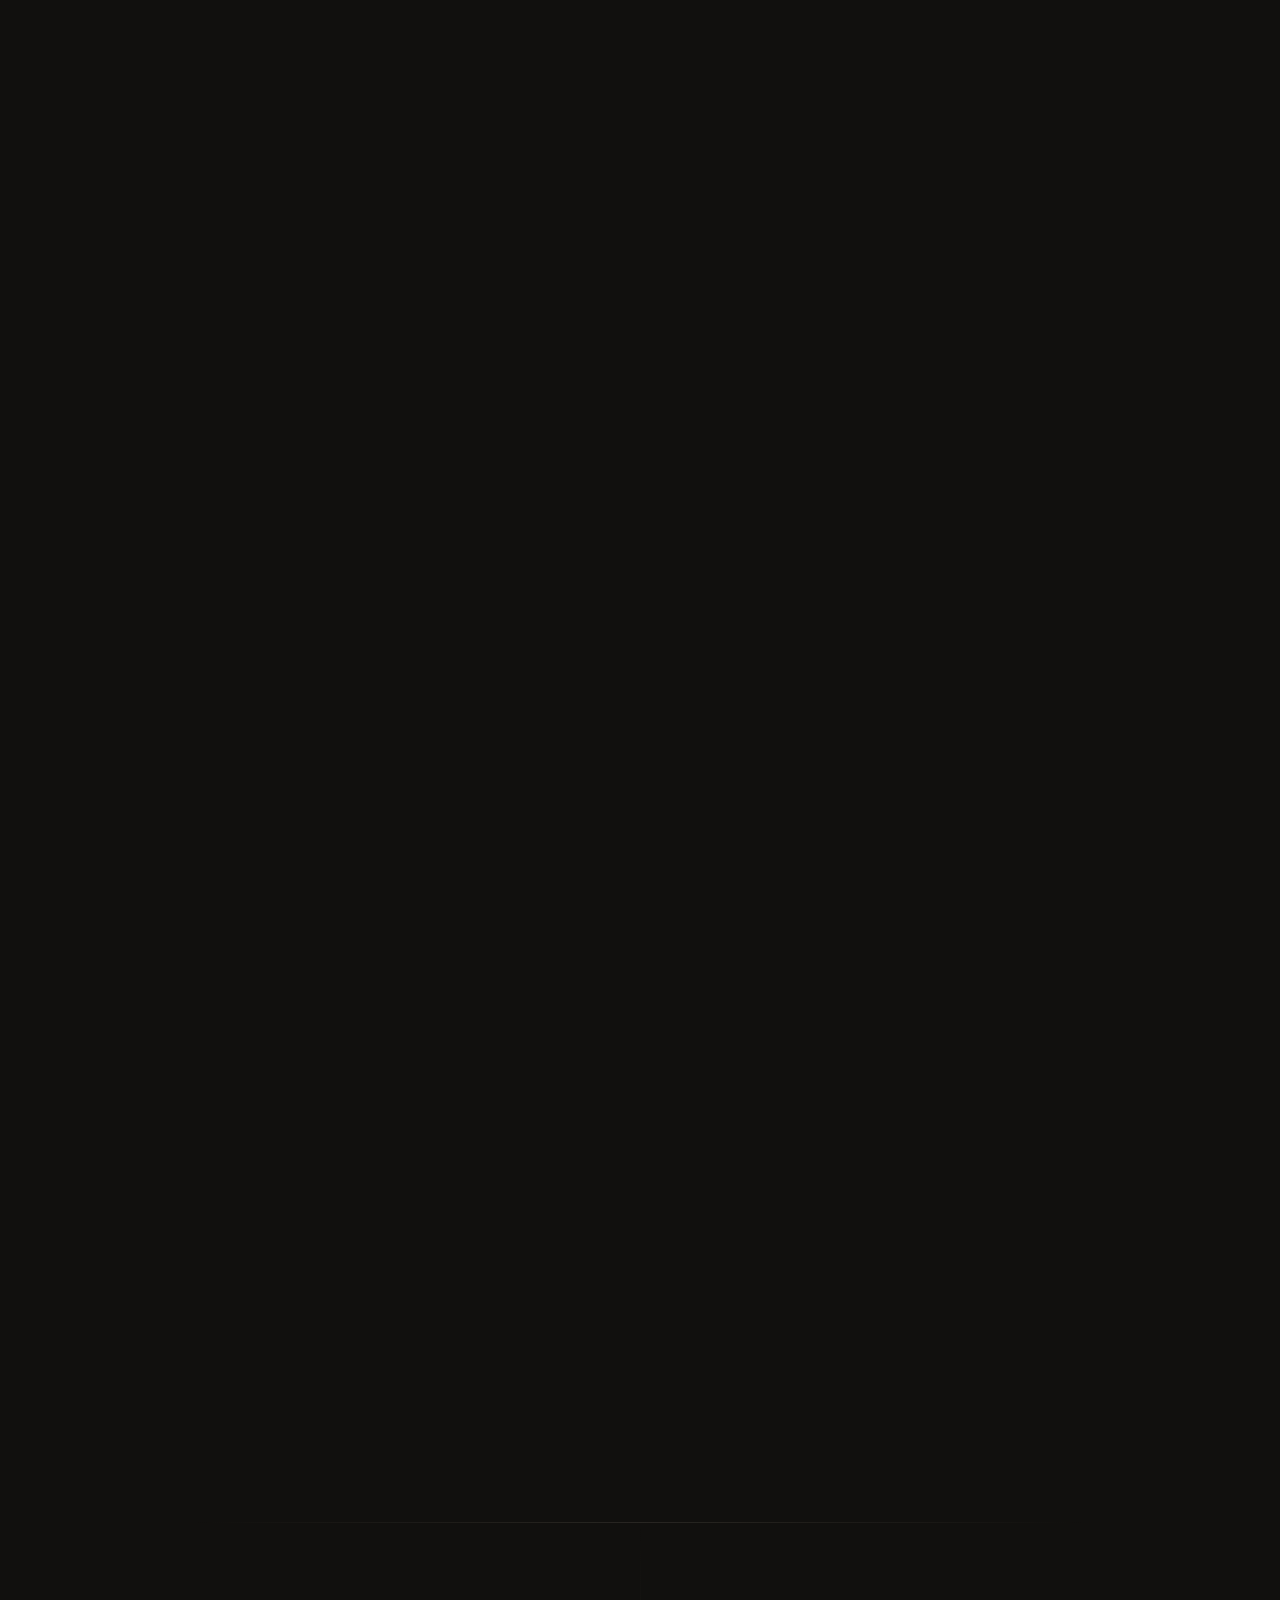
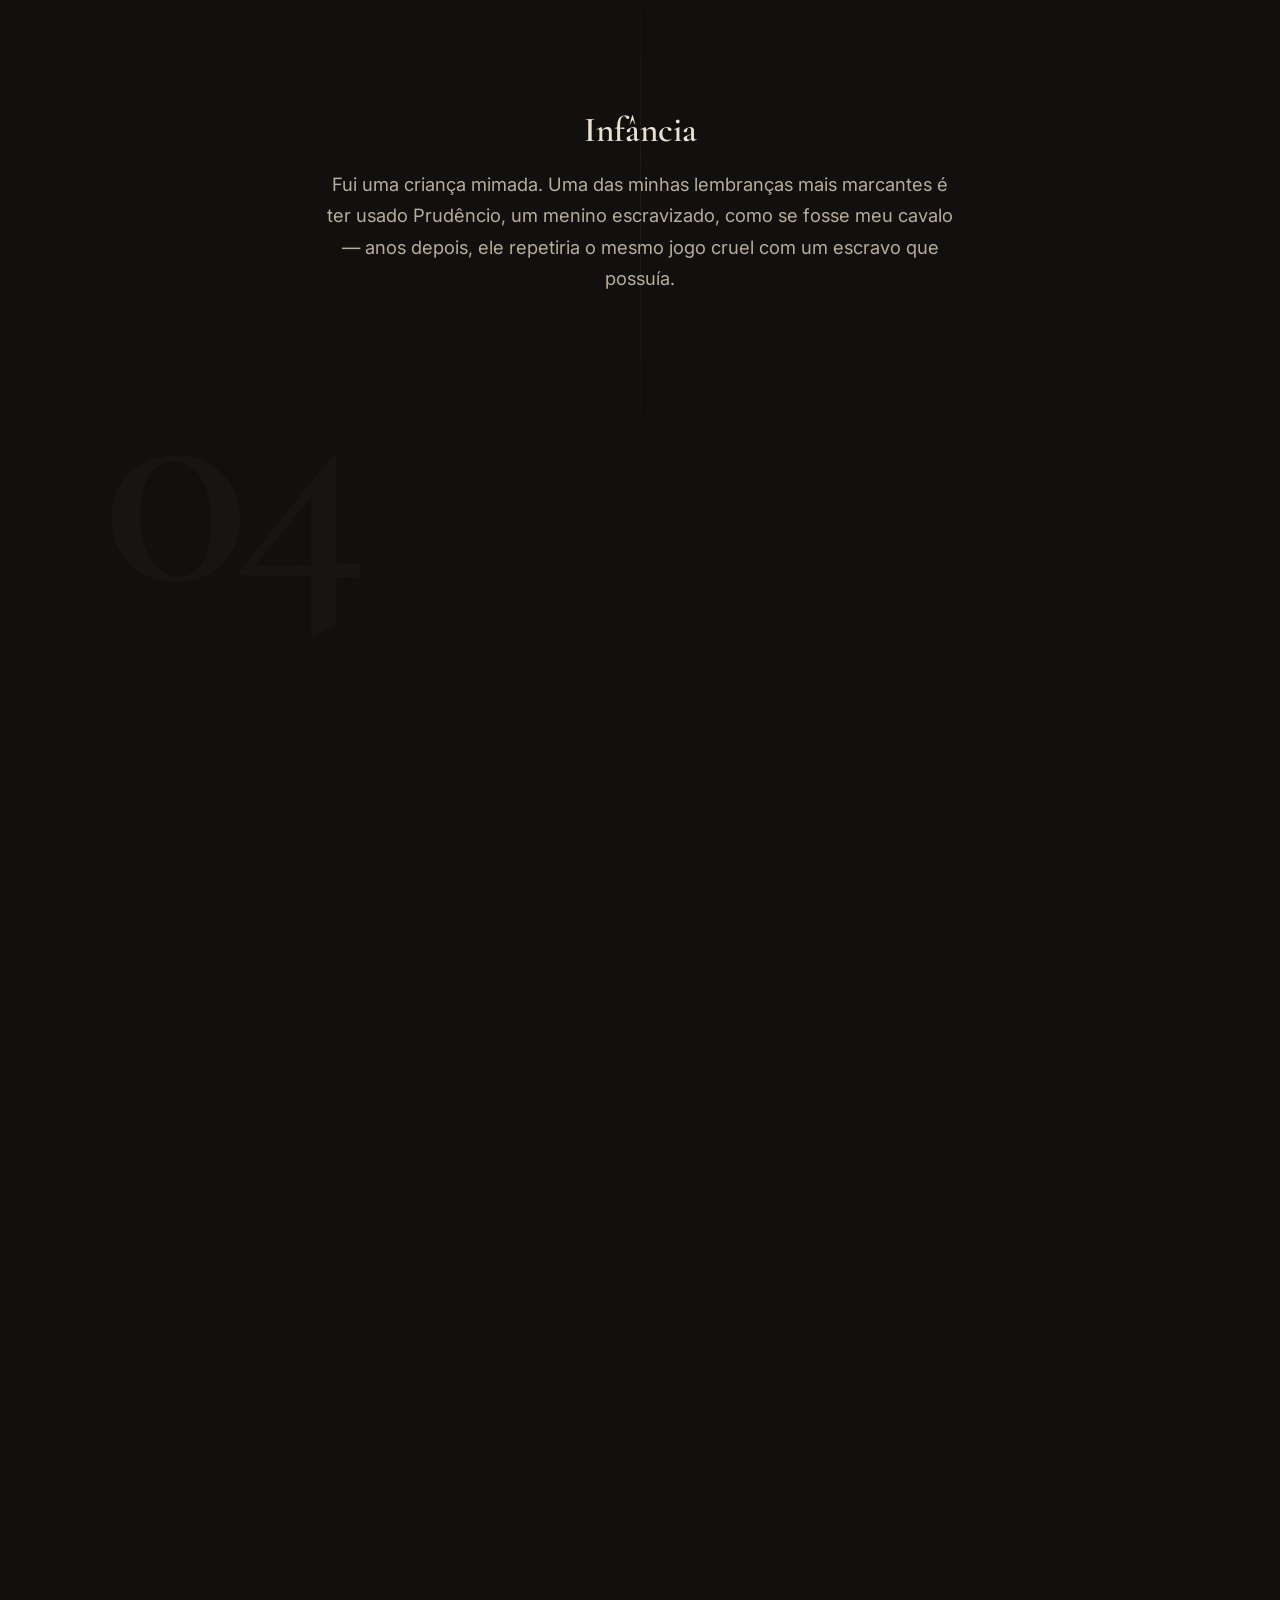
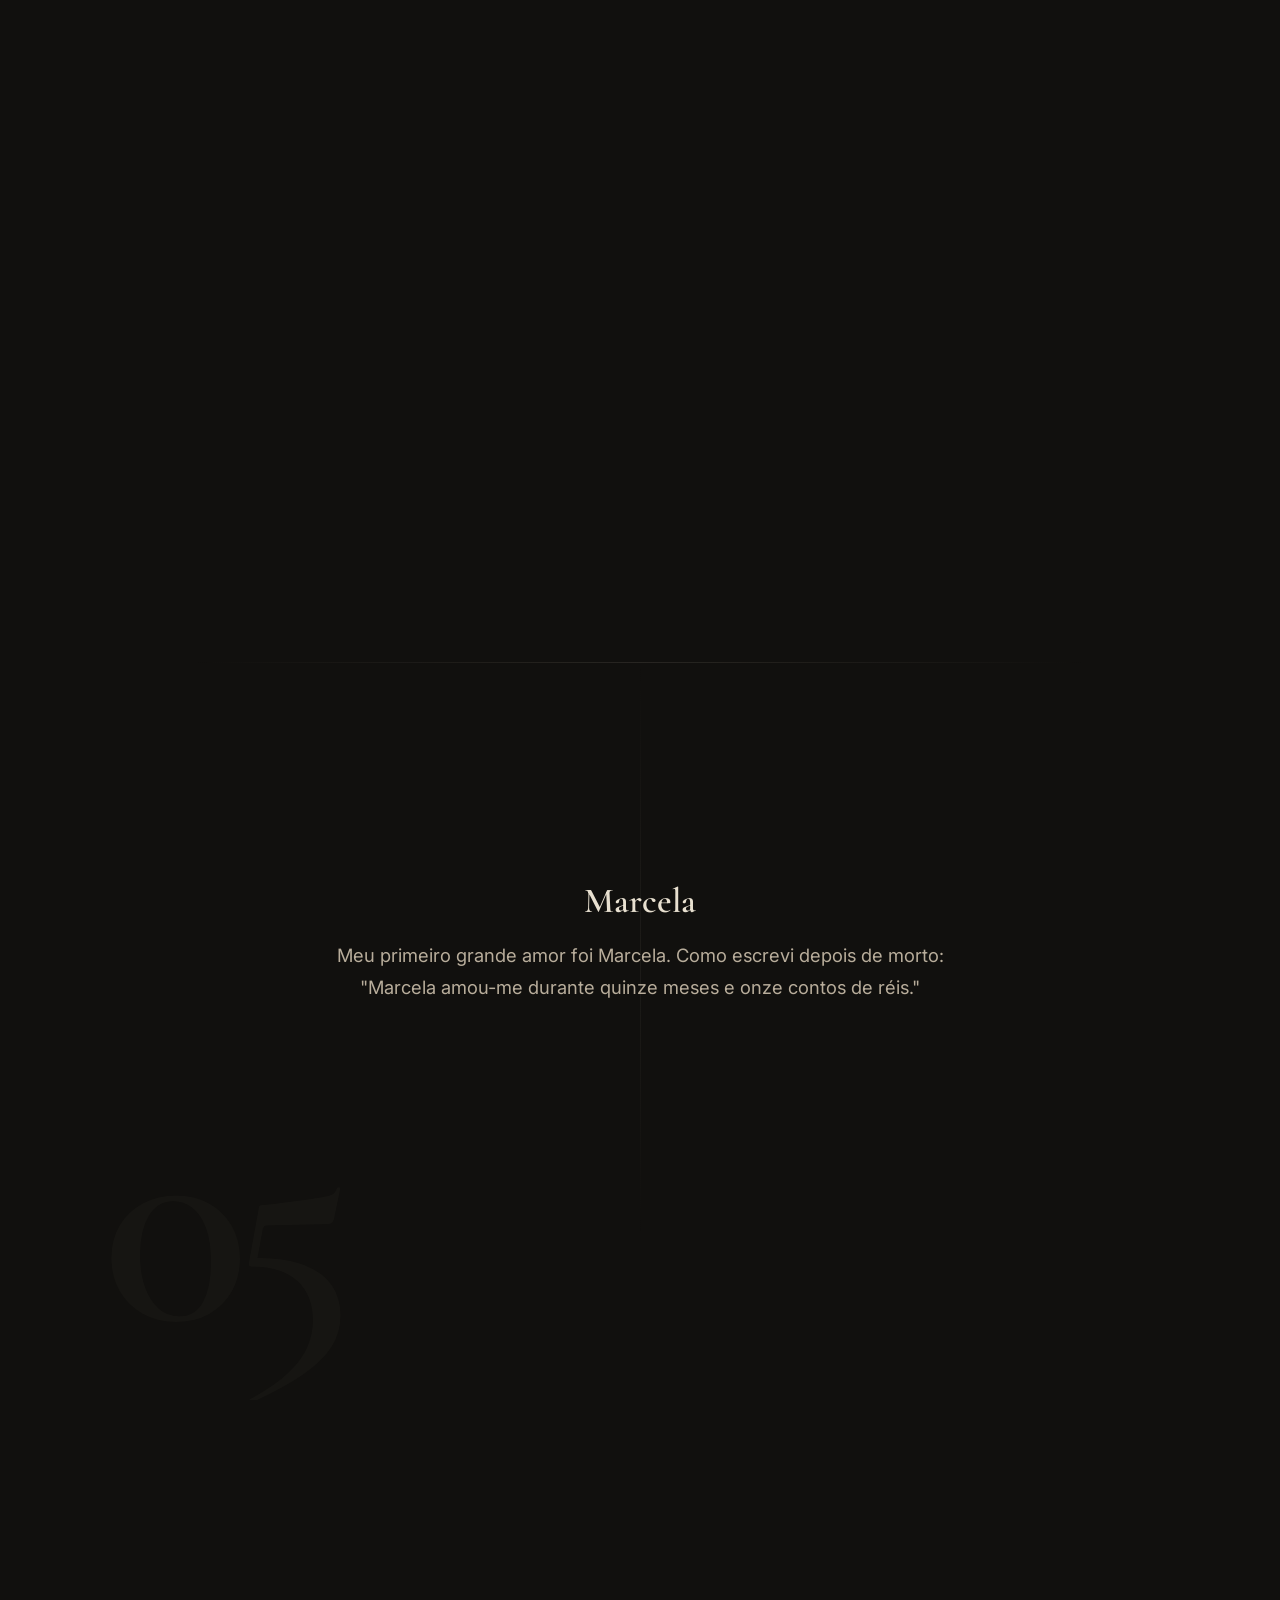
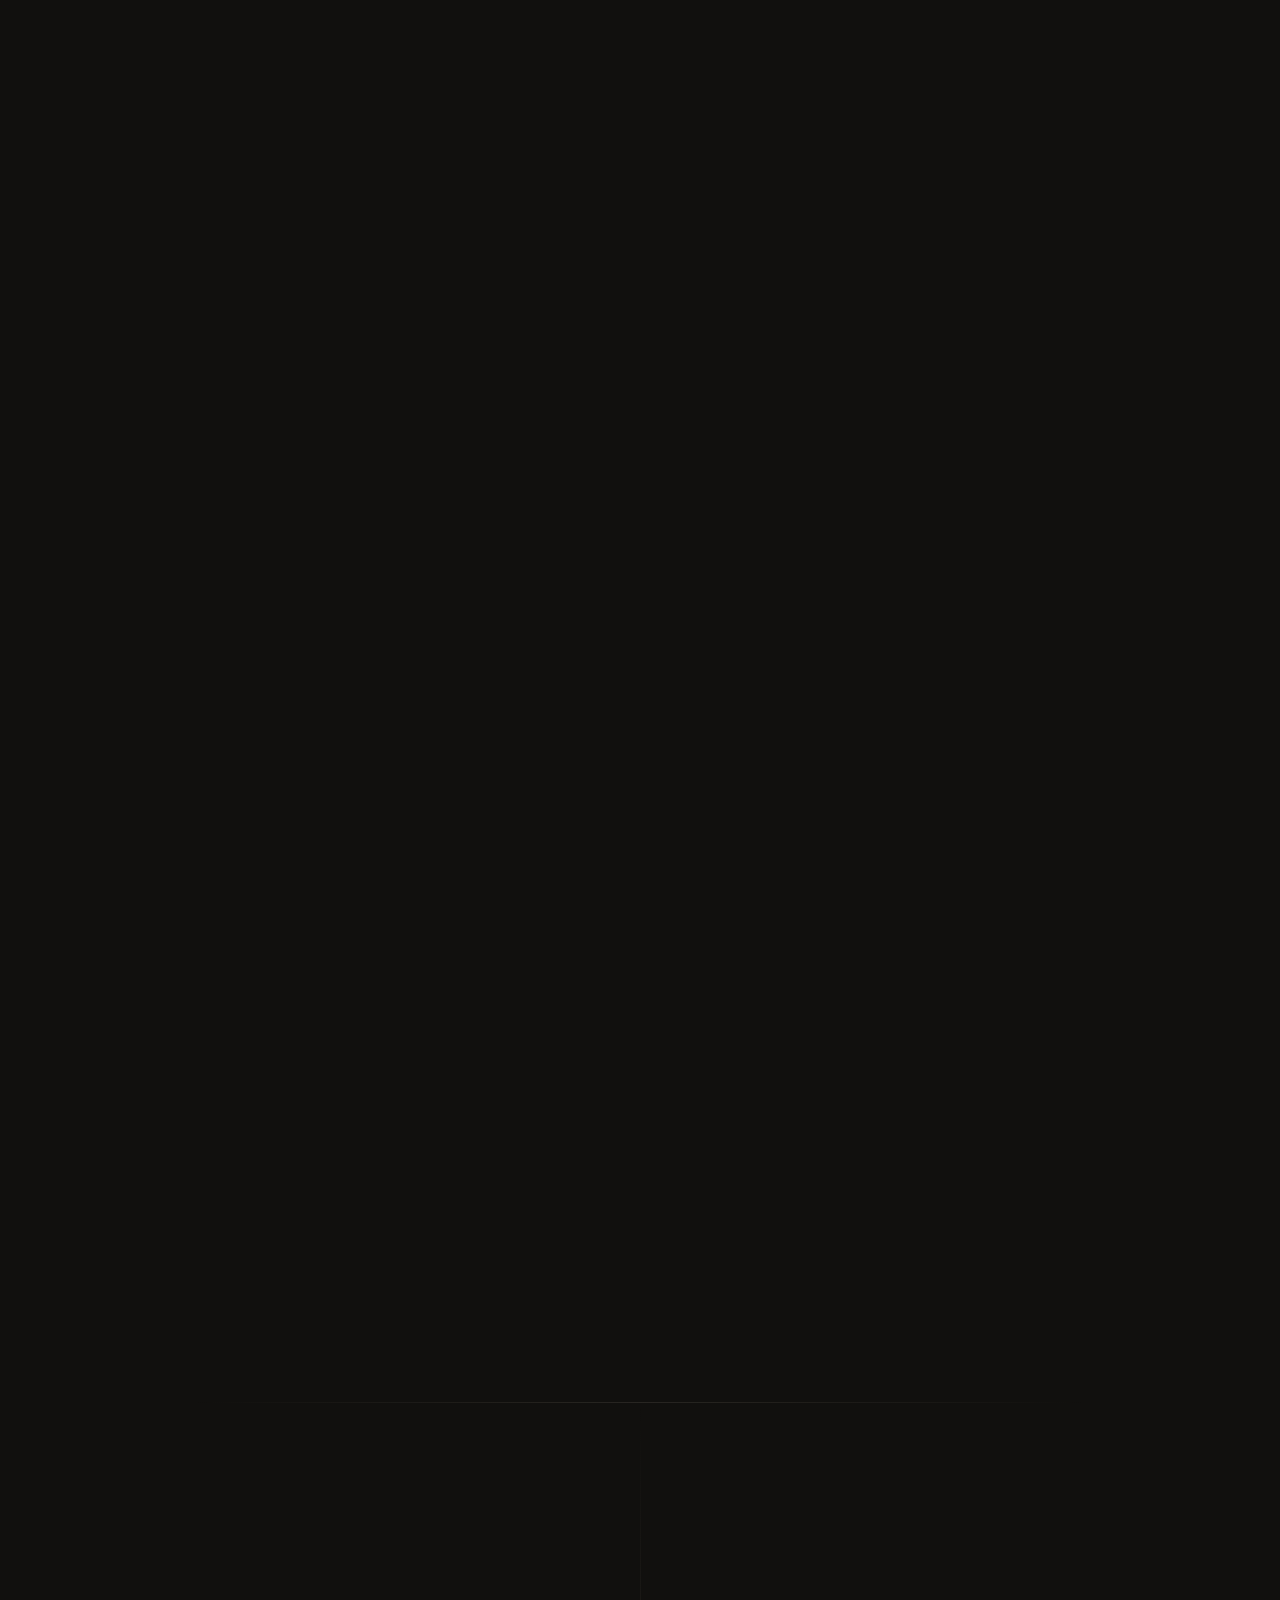
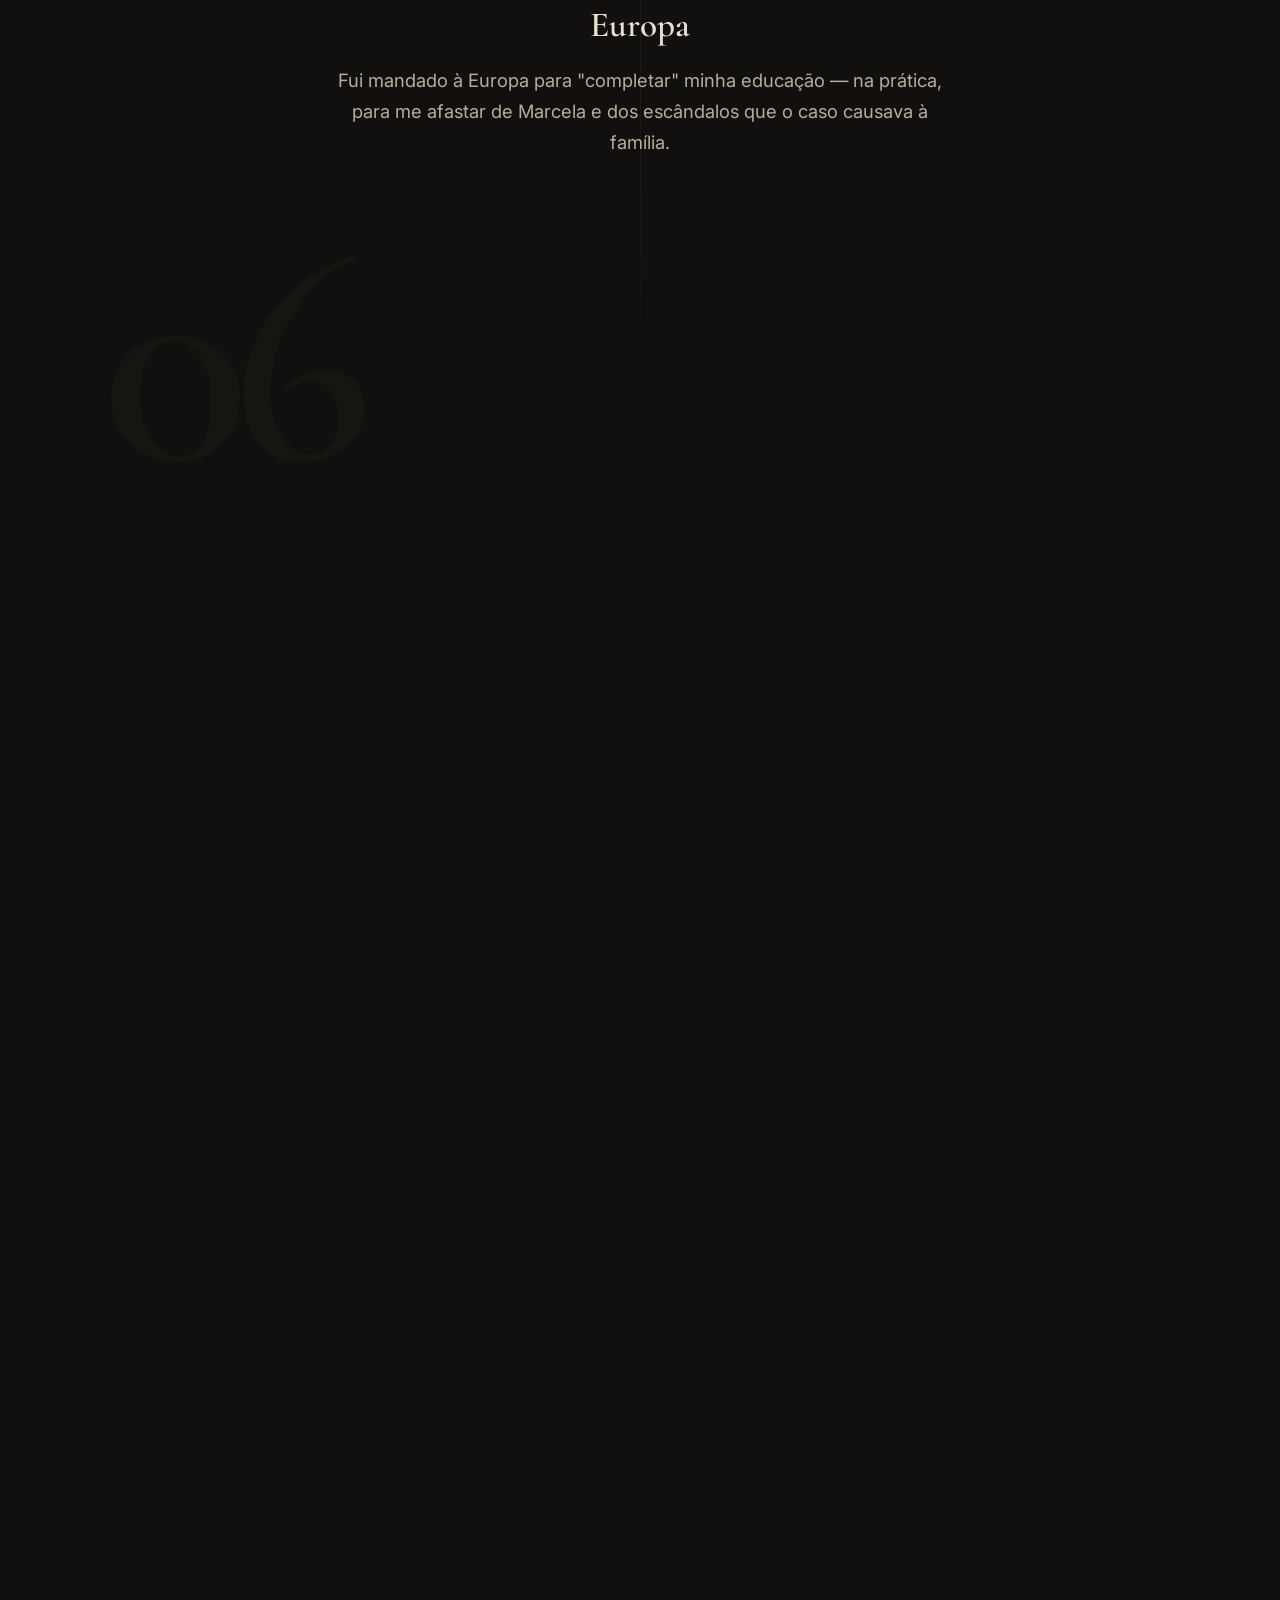
==== commit d61d21ee: "quiz e modo claro Feito o quiz, o modo claro e uma correção para o site no cll" ====
--- a/index.html
+++ b/index.html
@@ -6,6 +6,7 @@
 <title>Memórias Póstumas de Brás Cubas — uma experiência</title>
 <meta name="theme-color" content="#11100E">
 <meta name="description" content="Uma experiência narrativa em scroll sobre Memórias Póstumas de Brás Cubas, de Machado de Assis.">
+<script src="theme.js"></script>
 <link rel="preconnect" href="https://fonts.googleapis.com">
 <link rel="preconnect" href="https://fonts.gstatic.com" crossorigin>
 <link href="https://fonts.googleapis.com/css2?family=Cormorant+Garamond:ital,wght@0,400;0,600;1,400&family=Inter:wght@400;500&display=swap" rel="stylesheet">
@@ -15,6 +16,14 @@
 <div class="grain" aria-hidden="true"></div>
 <div class="chapter-wash" aria-hidden="true"></div>
 
+<!-- ALTERNAR TEMA (escuro / claro) -->
+<button class="theme-toggle theme-toggle--fixed" type="button" data-theme-toggle aria-label="Ativar modo claro" aria-pressed="false">
+  <svg class="theme-toggle__icon theme-toggle__icon--sun" viewBox="0 0 24 24" width="18" height="18" fill="none" stroke="currentColor" stroke-width="1.5" stroke-linecap="round" aria-hidden="true"><circle cx="12" cy="12" r="4"/><path d="M12 2.5v2.2M12 19.3v2.2M2.5 12h2.2M19.3 12h2.2M5.3 5.3l1.6 1.6M17.1 17.1l1.6 1.6M18.7 5.3l-1.6 1.6M6.9 17.1l-1.6 1.6"/></svg>
+  <svg class="theme-toggle__icon theme-toggle__icon--moon" viewBox="0 0 24 24" width="18" height="18" fill="none" stroke="currentColor" stroke-width="1.5" stroke-linecap="round" stroke-linejoin="round" aria-hidden="true"><path d="M20.5 14.2A8.5 8.5 0 0 1 9.8 3.5a8.5 8.5 0 1 0 10.7 10.7z"/></svg>
+  <span class="theme-toggle__text theme-toggle__text--to-light">modo claro</span>
+  <span class="theme-toggle__text theme-toggle__text--to-dark">modo escuro</span>
+</button>
+
 <nav class="visually-hidden" aria-label="Aviso">
   Esta página não possui menu de navegação. Percorra o conteúdo rolando a tela.
 </nav>
@@ -318,6 +327,18 @@
   </section>
 
 </main>
+
+  <!-- CONVITE PARA O QUIZ -->
+  <section class="quiz-cta" aria-labelledby="quiz-cta-title">
+    <div class="quiz-cta__inner">
+      <span class="chapter__eyebrow">quiz · 10 perguntas</span>
+      <div class="quiz-cta__rule" aria-hidden="true"></div>
+      <h2 id="quiz-cta-title">Teste seus conhecimentos</h2>
+      <p>Depois de conhecer a história de Brás Cubas, que tal descobrir quanto você aprendeu?</p>
+      <a class="quiz-btn quiz-btn--primary" href="quiz.html">Fazer o quiz</a>
+    </div>
+  </section>
+
   <section class="sources" aria-labelledby="sources-title">
     <div class="sources__inner">
       <span class="chapter__eyebrow">ficha da experiência</span>
--- a/style.css
+++ b/style.css
@@ -6,6 +6,29 @@
     --accent:#8B7355;
     --surface-light:#D7CCBA;
 
+    /* --- tokens de tema (usados no lugar de cores fixas) --- */
+    --bg-rgb:17,16,14;
+    --text-rgb:232,224,208;
+    --muted-rgb:184,173,155;
+    --accent-rgb:139,115,85;
+    --eyebrow:#C8B89E;
+    --eyebrow-rgb:200,184,158;
+    --vignette-top:rgba(255,255,255,.012);
+    --vignette-bottom:rgba(0,0,0,.12);
+    --grain-opacity:.045;
+    --ghost:rgba(var(--text-rgb),.025);
+    --ghost-death:rgba(var(--text-rgb),.018);
+    --surface-card:rgba(var(--text-rgb),.035);
+    --surface-card-hover:rgba(var(--text-rgb),.07);
+    --ok:#8FAE86;
+    --ok-rgb:143,174,134;
+    --bad:#C98A7A;
+    --bad-rgb:201,138,122;
+    color-scheme: dark;
+
+    /* --- espaçamento lateral seguro (texto nunca encosta na borda) --- */
+    --gutter: 8vw;
+
     --serif: 'Cormorant Garamond', Georgia, 'Times New Roman', serif;
     --sans: 'Inter', -apple-system, sans-serif;
 
@@ -13,6 +36,35 @@
     padding-bottom: env(safe-area-inset-bottom, 0px);
     box-sizing: border-box;
   }
+  /* ---- TEMA CLARO: mesmo papel envelhecido, agora "lido à luz do dia" ---- */
+  [data-theme="light"]{
+    --bg:#EFE7D6;
+    --text-primary:#231E17;
+    --text-secondary:#574C3C;
+    --accent:#7A5F3E;
+    --surface-light:#3A3025;
+
+    --bg-rgb:239,231,214;
+    --text-rgb:35,30,23;
+    --muted-rgb:87,76,60;
+    --accent-rgb:122,95,62;
+    --eyebrow:#6B5433;
+    --eyebrow-rgb:107,84,51;
+    --vignette-top:rgba(255,255,255,.32);
+    --vignette-bottom:rgba(120,92,52,.10);
+    --grain-opacity:.075;
+    --ghost:rgba(35,30,23,.05);
+    --ghost-death:rgba(35,30,23,.04);
+    --surface-card:rgba(35,30,23,.035);
+    --surface-card-hover:rgba(35,30,23,.07);
+    --ok:#3F6B3A;
+    --ok-rgb:63,107,58;
+    --bad:#9C4A38;
+    --bad-rgb:156,74,56;
+    color-scheme: light;
+  }
+  [data-theme="dark"]{ color-scheme: dark; }
+
   html{ scroll-padding-top: env(safe-area-inset-top, 0px); }
   *,*::before,*::after{ box-sizing: inherit; }
 
@@ -22,6 +74,7 @@
     color: var(--text-primary);
     font-family: var(--sans);
     -webkit-font-smoothing: antialiased;
+    transition: background-color .5s ease, color .5s ease;
   }
 
   h1,h2,h3,.serif{ font-family: var(--serif); font-weight: 600; margin:0; }
@@ -49,7 +102,7 @@
     position: relative;
     width: 1px;
     height: 60vh;
-    background: rgba(184,173,155,0.18);
+    background: rgba(var(--muted-rgb),0.18);
   }
   .timeline__fill{
     position: absolute;
@@ -83,9 +136,11 @@
   }
 
 
+  @media (max-width: 900px){
+    .timeline__label{ display:none; }
+  }
   @media (max-width: 720px){
     .timeline{ width: 34px; }
-    .timeline__label{ display:none; }
   }
 
   /* ============ ESTRUTURA GERAL DE CAPÍTULO ============ */
@@ -101,7 +156,7 @@
     flex-direction: column;
     align-items: center;
     justify-content: center;
-    padding: 0 8vw;
+    padding: 0 var(--gutter);
     overflow: hidden;
   }
   .chapter__num{
@@ -109,6 +164,9 @@
     top: max(2rem, env(safe-area-inset-top, 0px) + 1.5rem);
     left: 50%;
     transform: translateX(-50%);
+    width: max-content;
+    max-width: calc(100% - 2 * var(--gutter));
+    text-align: center;
     font-size: 0.7rem;
     letter-spacing: 0.12em;
     color: var(--text-secondary);
@@ -119,7 +177,10 @@
 
   .layer{
     position: absolute;
+    /* largura explícita: respeita o gutter do palco (antes, o texto ia até a borda) */
+    width: min(640px, calc(100% - 2 * var(--gutter)));
     max-width: 640px;
+    overflow-wrap: break-word;
     text-align: center;
     opacity: 0;
     transform: translateY(14px);
@@ -187,12 +248,12 @@
     font-family: var(--serif);
     font-style: italic;
     font-size: clamp(1rem, 1.7vw, 1.08rem);
-    color: #C8B89E;
+    color: var(--eyebrow);
     margin-bottom: 0.8rem;
     line-height: 1.45;
     letter-spacing: 0.055em;
     opacity: 1;
-    text-shadow: 0 0 18px rgba(200,184,158,.08);
+    text-shadow: 0 0 18px rgba(var(--eyebrow-rgb),.08);
   }
 
   /* ============ SCROLL HINT ============ */
@@ -201,6 +262,9 @@
     bottom: max(2rem, env(safe-area-inset-bottom, 0px) + 1.5rem);
     left: 50%;
     transform: translateX(-50%);
+    width: max-content;
+    max-width: calc(100% - 2 * var(--gutter));
+    text-align: center;
     font-size: 0.68rem;
     letter-spacing: 0.15em;
     color: var(--text-secondary);
@@ -253,50 +317,152 @@
   }
 
 /* ============ CAMADA VISUAL / ATMOSFERA ============ */
-html{ background:var(--bg); }
+html{ background:var(--bg); transition:background-color .5s ease; }
 body{ overflow-x:hidden; }
 body::before{
   content:""; position:fixed; inset:0; z-index:-2; pointer-events:none;
   background:
-    radial-gradient(circle at 50% 40%, rgba(139,115,85,.075), transparent 38%),
-    linear-gradient(180deg, rgba(255,255,255,.012), transparent 28%, rgba(0,0,0,.12));
+    radial-gradient(circle at 50% 40%, rgba(var(--accent-rgb),.075), transparent 38%),
+    linear-gradient(180deg, var(--vignette-top), transparent 28%, var(--vignette-bottom));
 }
 .grain{
-  position:fixed; inset:-50%; z-index:100; pointer-events:none; opacity:.045;
+  position:fixed; inset:-50%; z-index:100; pointer-events:none; opacity:var(--grain-opacity);
   background-image:url("data:image/svg+xml,%3Csvg viewBox='0 0 180 180' xmlns='http://www.w3.org/2000/svg'%3E%3Cfilter id='n'%3E%3CfeTurbulence type='fractalNoise' baseFrequency='.82' numOctaves='3' stitchTiles='stitch'/%3E%3C/filter%3E%3Crect width='100%25' height='100%25' filter='url(%23n)' opacity='.55'/%3E%3C/svg%3E");
   animation:grainShift .18s steps(2) infinite;
 }
 @keyframes grainShift{0%{transform:translate(0,0)}25%{transform:translate(1%,-1%)}50%{transform:translate(-1%,1%)}75%{transform:translate(1%,1%)}100%{transform:translate(-1%,-1%)}}
-.chapter-wash{position:fixed;inset:0;z-index:-1;pointer-events:none;background:radial-gradient(circle at 50% 50%,rgba(139,115,85,.035),transparent 55%);transition:opacity .8s ease}
+.chapter-wash{position:fixed;inset:0;z-index:-1;pointer-events:none;background:radial-gradient(circle at 50% 50%,rgba(var(--accent-rgb),.035),transparent 55%);transition:opacity .8s ease}
 .chapter__stage{isolation:isolate}
 .chapter__stage::before,.chapter__stage::after{content:"";position:absolute;pointer-events:none;z-index:-1}
-.chapter__stage::before{width:min(70vw,900px);height:1px;top:18%;left:50%;transform:translateX(-50%);background:linear-gradient(90deg,transparent,rgba(184,173,155,.14),transparent)}
-.chapter__stage::after{width:1px;height:64vh;top:18%;left:50%;background:linear-gradient(180deg,transparent,rgba(184,173,155,.08),transparent)}
-.chapter__ghost{position:absolute;left:8vw;bottom:8vh;font-family:var(--serif);font-size:clamp(8rem,24vw,22rem);line-height:.7;color:rgba(232,224,208,.025);font-weight:600;letter-spacing:-.06em;z-index:-1;user-select:none}
-.chapter__eyebrow{letter-spacing:.055em;color:#C8B89E;opacity:1}
+.chapter__stage::before{width:min(70vw,900px);height:1px;top:18%;left:50%;transform:translateX(-50%);background:linear-gradient(90deg,transparent,rgba(var(--muted-rgb),.14),transparent)}
+.chapter__stage::after{width:1px;height:64vh;top:18%;left:50%;background:linear-gradient(180deg,transparent,rgba(var(--muted-rgb),.08),transparent)}
+.chapter__ghost{position:absolute;left:8vw;bottom:8vh;font-family:var(--serif);font-size:clamp(8rem,24vw,22rem);line-height:.7;color:var(--ghost);font-weight:600;letter-spacing:-.06em;z-index:-1;user-select:none}
+.chapter__eyebrow{letter-spacing:.055em;color:var(--eyebrow);opacity:1}
 .chapter__eyebrow--spaced{margin-top:.9rem}
-.opening__kicker{position:absolute;top:max(2rem,env(safe-area-inset-top,0px) + 1.5rem);left:50%;transform:translateX(-50%);font-size:.62rem;letter-spacing:.2em;text-transform:uppercase;color:var(--text-secondary);opacity:.6}
+.opening__kicker{position:absolute;top:max(2rem,env(safe-area-inset-top,0px) + 1.5rem);left:50%;transform:translateX(-50%);width:max-content;max-width:calc(100% - 9rem);text-align:center;font-size:.62rem;letter-spacing:.2em;text-transform:uppercase;color:var(--text-secondary);opacity:.6}
 .opening__rule{position:absolute;width:min(34vw,320px);height:1px;top:28%;left:50%;transform:translateX(-50%);background:linear-gradient(90deg,transparent,var(--accent),transparent);opacity:.45}
-.opening .chapter__stage::before{width:1px;height:54vh;top:23%;background:linear-gradient(180deg,transparent,rgba(139,115,85,.3),transparent)}
+.opening .chapter__stage::before{width:1px;height:54vh;top:23%;background:linear-gradient(180deg,transparent,rgba(var(--accent-rgb),.3),transparent)}
 .opening .chapter__stage::after{display:none}
-.layer--death h1{font-weight:400;text-shadow:0 0 40px rgba(139,115,85,.08)}
+.layer--death h1{font-weight:400;text-shadow:0 0 40px rgba(var(--accent-rgb),.08)}
 .opening .layer--title h1{font-weight:600}
 .chapter__body{max-width:650px;margin-left:auto;margin-right:auto}
-.layer--ledger{max-width:820px;width:min(820px,88vw);padding:1rem 0 1.5rem}
-.ledger{display:grid;grid-template-columns:minmax(120px,1fr) 70px minmax(120px,1fr);align-items:center;justify-items:center;column-gap:1.25rem;margin:0 auto 2.25rem}
+.layer--ledger{max-width:820px;width:min(820px,calc(100% - 2 * var(--gutter)));padding:1rem 0 1.5rem}
+.ledger{display:grid;grid-template-columns:minmax(0,1fr) 70px minmax(0,1fr);align-items:center;justify-items:center;column-gap:1.25rem;margin:0 auto 2.25rem}
 .ledger div{text-align:center;min-width:0;width:100%}
 .ledger strong{display:block;font-family:var(--serif);font-size:clamp(3.6rem,8vw,6rem);font-weight:600;line-height:1}
-.ledger span{display:block;margin-top:.55rem;color:#C8B89E;font-size:.68rem;letter-spacing:.16em;text-transform:uppercase}
+.ledger span{display:block;margin-top:.55rem;color:var(--eyebrow);font-size:.68rem;letter-spacing:.16em;text-transform:uppercase}
 .ledger i{display:block;width:70px;height:1px;background:var(--accent);opacity:.55}
 .layer--ledger .chapter__eyebrow{margin-bottom:1rem}
-.humanitas-mark{width:84px;height:84px;border:1px solid rgba(139,115,85,.5);border-radius:50%;display:grid;place-items:center;margin:0 auto 2rem;font-family:var(--serif);font-size:3rem;font-style:italic;color:var(--accent);position:relative}.humanitas-mark::after{content:"";position:absolute;inset:8px;border:1px solid rgba(139,115,85,.16);border-radius:50%}
+.humanitas-mark{width:84px;height:84px;border:1px solid rgba(var(--accent-rgb),.5);border-radius:50%;display:grid;place-items:center;margin:0 auto 2rem;font-family:var(--serif);font-size:3rem;font-style:italic;color:var(--accent);position:relative}.humanitas-mark::after{content:"";position:absolute;inset:8px;border:1px solid rgba(var(--accent-rgb),.16);border-radius:50%}
 .emplasto-label{display:flex;flex-direction:column;align-items:center;margin-bottom:2rem;color:var(--surface-light);font-family:var(--serif);letter-spacing:.12em}.emplasto-label span{font-size:clamp(2rem,5vw,3.5rem);line-height:.9}.emplasto-label small{margin-top:.55rem;font-family:var(--sans);font-size:.58rem;letter-spacing:.3em;color:var(--accent)}
 .chapter--death{}
-.chapter__stage--death{background:radial-gradient(circle,rgba(232,224,208,.025),transparent 48%)}
-.chapter__stage--death .chapter__ghost{color:rgba(232,224,208,.018)}
-.theme-words{max-width:720px;gap:.5rem 1.8rem}.theme-words span{position:relative}.theme-words span::after{content:"";display:block;width:100%;height:1px;background:rgba(139,115,85,.35);transform:scaleX(0);transform-origin:left;transition:transform .7s ease}.layer.is-visible .theme-words span::after{transform:scaleX(1)}
-.impact h2{font-weight:400;line-height:.95;text-shadow:0 0 50px rgba(232,224,208,.05)}
-.sources{min-height:70vh;display:flex;align-items:center;justify-content:center;padding:10vh 8vw 14vh;border-top:1px solid rgba(184,173,155,.1)}
+.chapter__stage--death{background:radial-gradient(circle,rgba(var(--text-rgb),.025),transparent 48%)}
+.chapter__stage--death .chapter__ghost{color:var(--ghost-death)}
+.theme-words{max-width:720px;gap:.5rem 1.8rem}.theme-words span{position:relative}.theme-words span::after{content:"";display:block;width:100%;height:1px;background:rgba(var(--accent-rgb),.35);transform:scaleX(0);transform-origin:left;transition:transform .7s ease}.layer.is-visible .theme-words span::after{transform:scaleX(1)}
+.impact h2{font-weight:400;line-height:.95;text-shadow:0 0 50px rgba(var(--text-rgb),.05)}
+.sources{min-height:70vh;display:flex;align-items:center;justify-content:center;padding:10vh var(--gutter) 14vh;border-top:1px solid rgba(var(--muted-rgb),.1)}
 .sources__inner{width:min(720px,100%);text-align:center}.sources h2{font-size:clamp(2rem,5vw,3.5rem);margin:.4rem 0 1.2rem}.sources p{color:var(--text-secondary);line-height:1.8}.sources__note{font-size:.85rem;opacity:.7}.sources__line{width:90px;height:1px;background:var(--accent);margin:2.2rem auto}.sources__credit{font-size:.65rem;letter-spacing:.15em;text-transform:uppercase;opacity:.45}
-@media (max-width:720px){.chapter{min-height:220vh}.chapter__stage{padding:0 14vw}.chapter__ghost{left:9vw;bottom:14vh;font-size:40vw}.chapter__stage::before{width:70vw}.ledger{grid-template-columns:minmax(85px,1fr) 42px minmax(85px,1fr);column-gap:.55rem;margin-bottom:1.8rem}.ledger i{width:34px}.ledger strong{font-size:clamp(3rem,16vw,4.5rem)}.ledger span{font-size:.58rem;letter-spacing:.12em}.layer--ledger{width:min(92vw,620px);padding-inline:.35rem}.chapter__eyebrow{font-size:.98rem}.opening__rule{top:24%}.sources{padding-left:14vw;padding-right:14vw}}
+@media (max-width:720px){
+  :root{ --gutter: clamp(2.75rem, 12vw, 3.5rem); }   /* 44px @320 · 46px @390 · libera a timeline de 34px */
+  .chapter{min-height:220vh}
+  .chapter__ghost{left:9vw;bottom:14vh;font-size:40vw}
+  .chapter__stage::before{width:70vw}
+  .ledger{grid-template-columns:minmax(0,1fr) 34px minmax(0,1fr);column-gap:.5rem;margin-bottom:1.8rem}
+  .ledger i{width:34px}
+  .ledger strong{font-size:clamp(3rem,16vw,4.5rem)}
+  .ledger span{font-size:.58rem;letter-spacing:.1em;overflow-wrap:anywhere}
+  .chapter__eyebrow{font-size:.98rem}
+  .opening__kicker{line-height:1.6}
+  .opening__rule{top:24%}
+  .chapter__body,.sources p{hyphens:auto;-webkit-hyphens:auto}
+}
+@media (max-width:360px){
+  .ledger{grid-template-columns:minmax(0,1fr) 22px minmax(0,1fr);column-gap:.35rem}
+  .ledger i{width:22px}
+  .theme-words{gap:.35rem 1.1rem}
+}
+/* celular deitado / telas muito baixas: o palco tem 100vh e corta o excedente */
+@media (max-height:500px) and (orientation:landscape){
+  .chapter__title{font-size:clamp(1.2rem,5vh,1.6rem);margin-bottom:.35rem}
+  .chapter__body{font-size:clamp(.85rem,3.6vh,.98rem);line-height:1.5}
+  .chapter__eyebrow{font-size:.92rem;margin-bottom:.4rem}
+  .year{font-size:clamp(3rem,34vh,7rem)}
+  .humanitas-mark{width:52px;height:52px;font-size:2rem;margin-bottom:.9rem}
+  .humanitas-mark::after{inset:6px}
+  .emplasto-label{margin-bottom:.9rem}
+  .ledger{margin-bottom:1rem}
+  .ledger strong{font-size:clamp(2.4rem,18vh,3.6rem)}
+  .impact h2,.opening .layer--death h1{font-size:clamp(1.8rem,12vh,3rem)}
+  .scroll-hint{display:none}
+}
+/* ============ AJUSTES DE CONTRASTE — TEMA CLARO ============ */
+[data-theme="light"] .chapter.is-active .chapter__num{opacity:.95}
+[data-theme="light"] .opening__kicker{opacity:.9}
+[data-theme="light"] .scroll-hint{animation-name:pulse-light}
+@keyframes pulse-light{0%,100%{opacity:.55}50%{opacity:.95}}
+[data-theme="light"] .sources__note{opacity:.92}
+[data-theme="light"] .sources__credit{opacity:.75}
+[data-theme="light"] .timeline__track{background:rgba(var(--muted-rgb),.28)}
+@media (prefers-reduced-motion:reduce){[data-theme="light"] .scroll-hint{animation:none}}
+
+/* ============ BOTÕES (usados no site e no quiz) ============ */
+.quiz-btn{
+  display: inline-flex; align-items: center; justify-content: center; gap: .6rem;
+  min-height: 52px; padding: 0 1.9rem; max-width: 100%;
+  border: 1px solid var(--text-primary); border-radius: 999px;
+  font-family: var(--sans); font-size: .72rem; font-weight: 500;
+  letter-spacing: .16em; text-transform: uppercase; text-decoration: none; text-align: center;
+  cursor: pointer; -webkit-tap-highlight-color: transparent;
+  transition: background-color .3s ease, color .3s ease, border-color .3s ease, transform .3s ease, opacity .3s ease;
+}
+.quiz-btn:active:not(:disabled){ transform: scale(.97); }
+.quiz-btn--primary{ background: var(--text-primary); color: var(--bg); }
+.quiz-btn--primary:hover:not(:disabled){ background: transparent; color: var(--text-primary); }
+.quiz-btn--ghost{ background: transparent; color: var(--text-primary); border-color: rgba(var(--accent-rgb), .65); }
+.quiz-btn--ghost:hover{ border-color: var(--text-primary); }
+.quiz-btn:disabled{ opacity: .35; cursor: not-allowed; }
+
+
+/* ============ CTA FINAL: convite para o quiz ============ */
+.quiz-cta{
+  min-height:60vh; display:flex; align-items:center; justify-content:center;
+  padding:12vh var(--gutter);
+  border-top:1px solid rgba(var(--muted-rgb),.1);
+}
+.quiz-cta__inner{ width:min(620px,100%); text-align:center; }
+.quiz-cta__rule{ width:min(34vw,220px); height:1px; margin:.2rem auto 1.4rem; background:linear-gradient(90deg,transparent,var(--accent),transparent); opacity:.55; }
+.quiz-cta h2{ font-size:clamp(2rem,5vw,3.2rem); line-height:1.15; margin:0 0 1rem; overflow-wrap:break-word; }
+.quiz-cta p{ margin:0 auto 2.2rem; max-width:32rem; color:var(--text-secondary); line-height:1.8; font-size:clamp(.98rem,2.4vw,1.1rem); }
+@media (max-width:480px){ .quiz-cta .quiz-btn{ width:100%; } }
+
+/* ============ BOTÃO DE TEMA ============ */
+.theme-toggle{
+  position:relative; display:inline-flex; align-items:center; justify-content:center; gap:.6rem;
+  min-width:44px; min-height:44px; padding:0 .95rem;
+  border:1px solid rgba(var(--accent-rgb),.5); border-radius:999px;
+  background:rgba(var(--bg-rgb),.55);
+  -webkit-backdrop-filter:blur(8px); backdrop-filter:blur(8px);
+  color:var(--text-secondary); font-family:var(--sans); font-size:.62rem; letter-spacing:.16em; text-transform:uppercase; line-height:1;
+  cursor:pointer; -webkit-tap-highlight-color:transparent;
+  transition:color .3s ease, border-color .3s ease, background-color .5s ease, transform .3s ease;
+}
+.theme-toggle:hover{ color:var(--text-primary); border-color:var(--accent); }
+.theme-toggle:active{ transform:scale(.95); }
+.theme-toggle--fixed{
+  position:fixed; z-index:120;
+  top:max(.9rem, calc(env(safe-area-inset-top, 0px) + .6rem));
+  right:max(.9rem, calc(env(safe-area-inset-right, 0px) + .6rem));
+}
+.theme-toggle__icon{ flex:none; transition:transform .5s ease, opacity .3s ease; }
+/* mostra o que o clique vai ATIVAR: no escuro, o sol/“modo claro”; no claro, a lua/“modo escuro” */
+.theme-toggle__icon--moon, .theme-toggle__text--to-dark{ display:none; }
+[data-theme="light"] .theme-toggle__icon--sun, [data-theme="light"] .theme-toggle__text--to-light{ display:none; }
+[data-theme="light"] .theme-toggle__icon--moon{ display:block; }
+[data-theme="light"] .theme-toggle__text--to-dark{ display:inline; }
+.theme-toggle:hover .theme-toggle__icon{ transform:rotate(18deg); }
+@media (max-width:720px){
+  .theme-toggle{ padding:0; width:44px; }
+  .theme-toggle__text{ display:none !important; }
+}
+@media (prefers-reduced-motion:reduce){ .theme-toggle, .theme-toggle__icon{ transition:none; } .theme-toggle:hover .theme-toggle__icon{ transform:none; } }
 @media (prefers-reduced-motion:reduce){.grain{animation:none}.layer{transition:opacity .3s ease}.theme-words span::after{transition:none}}
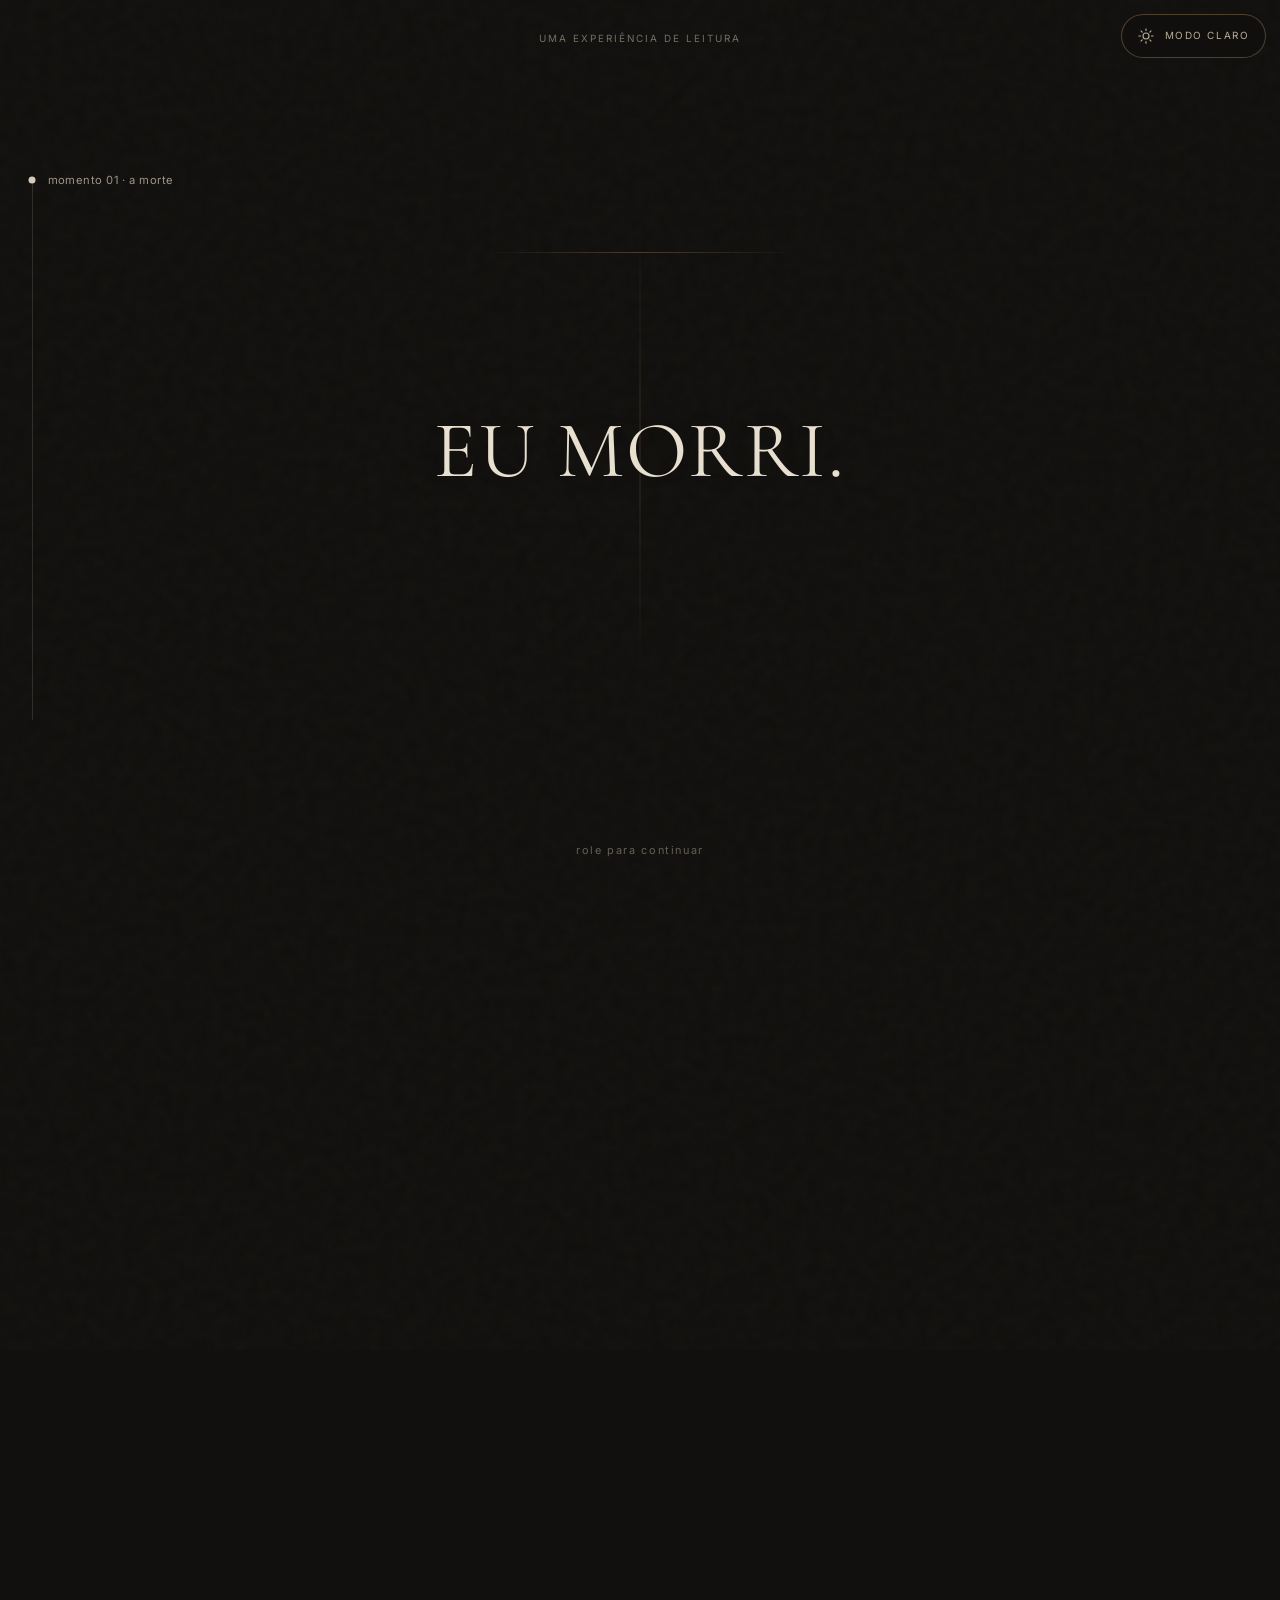
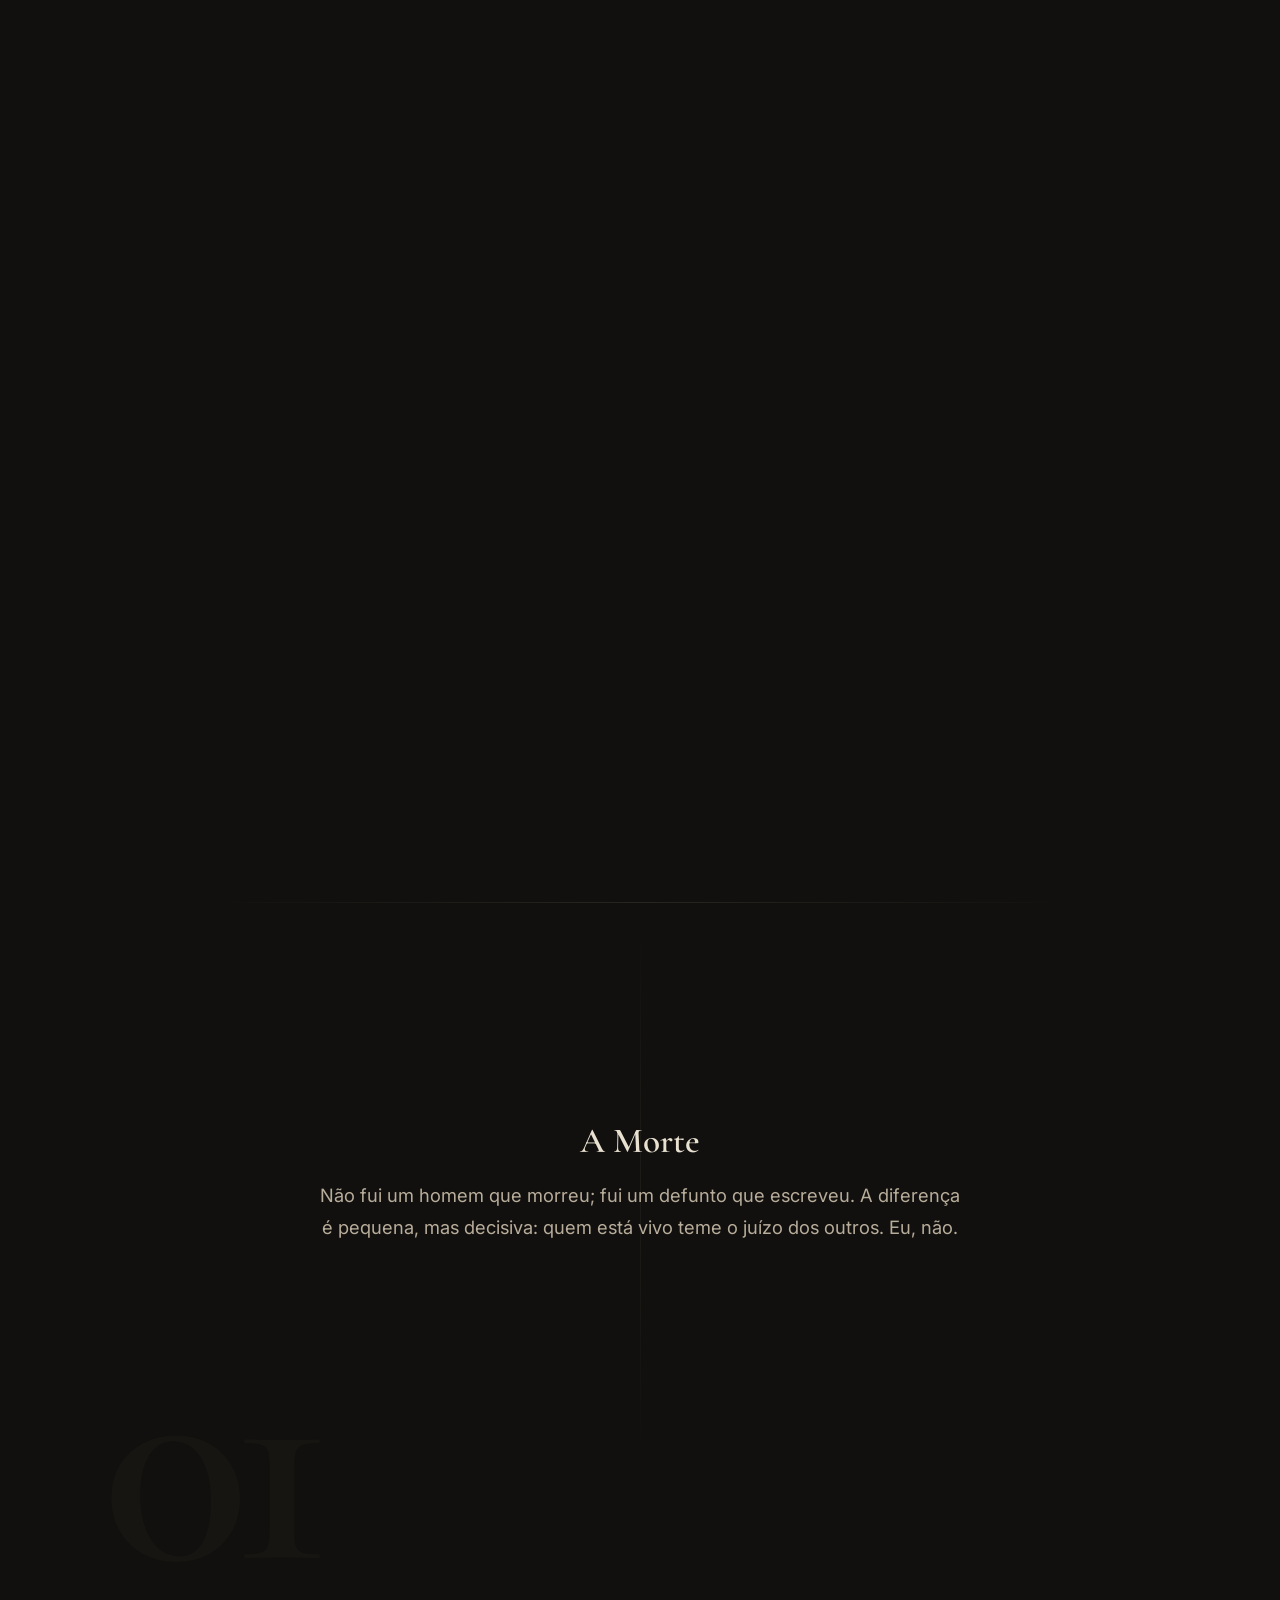
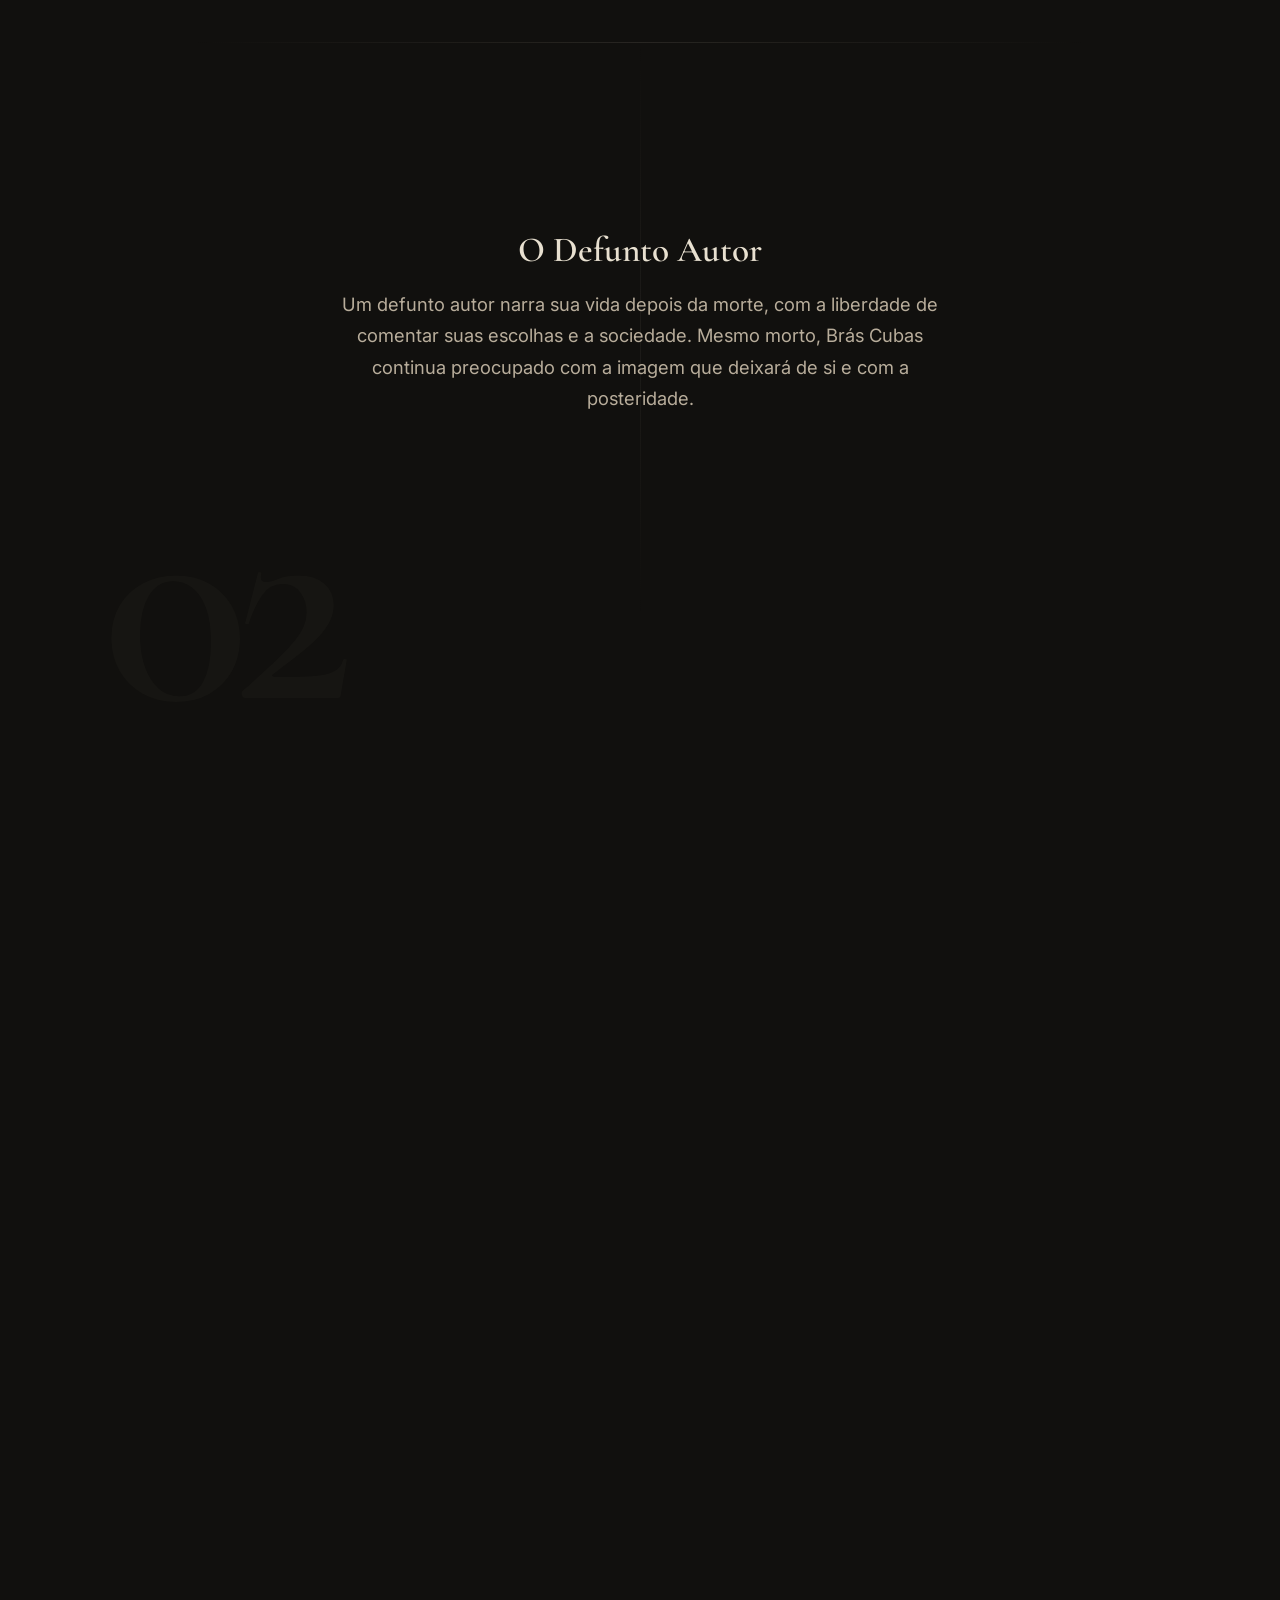
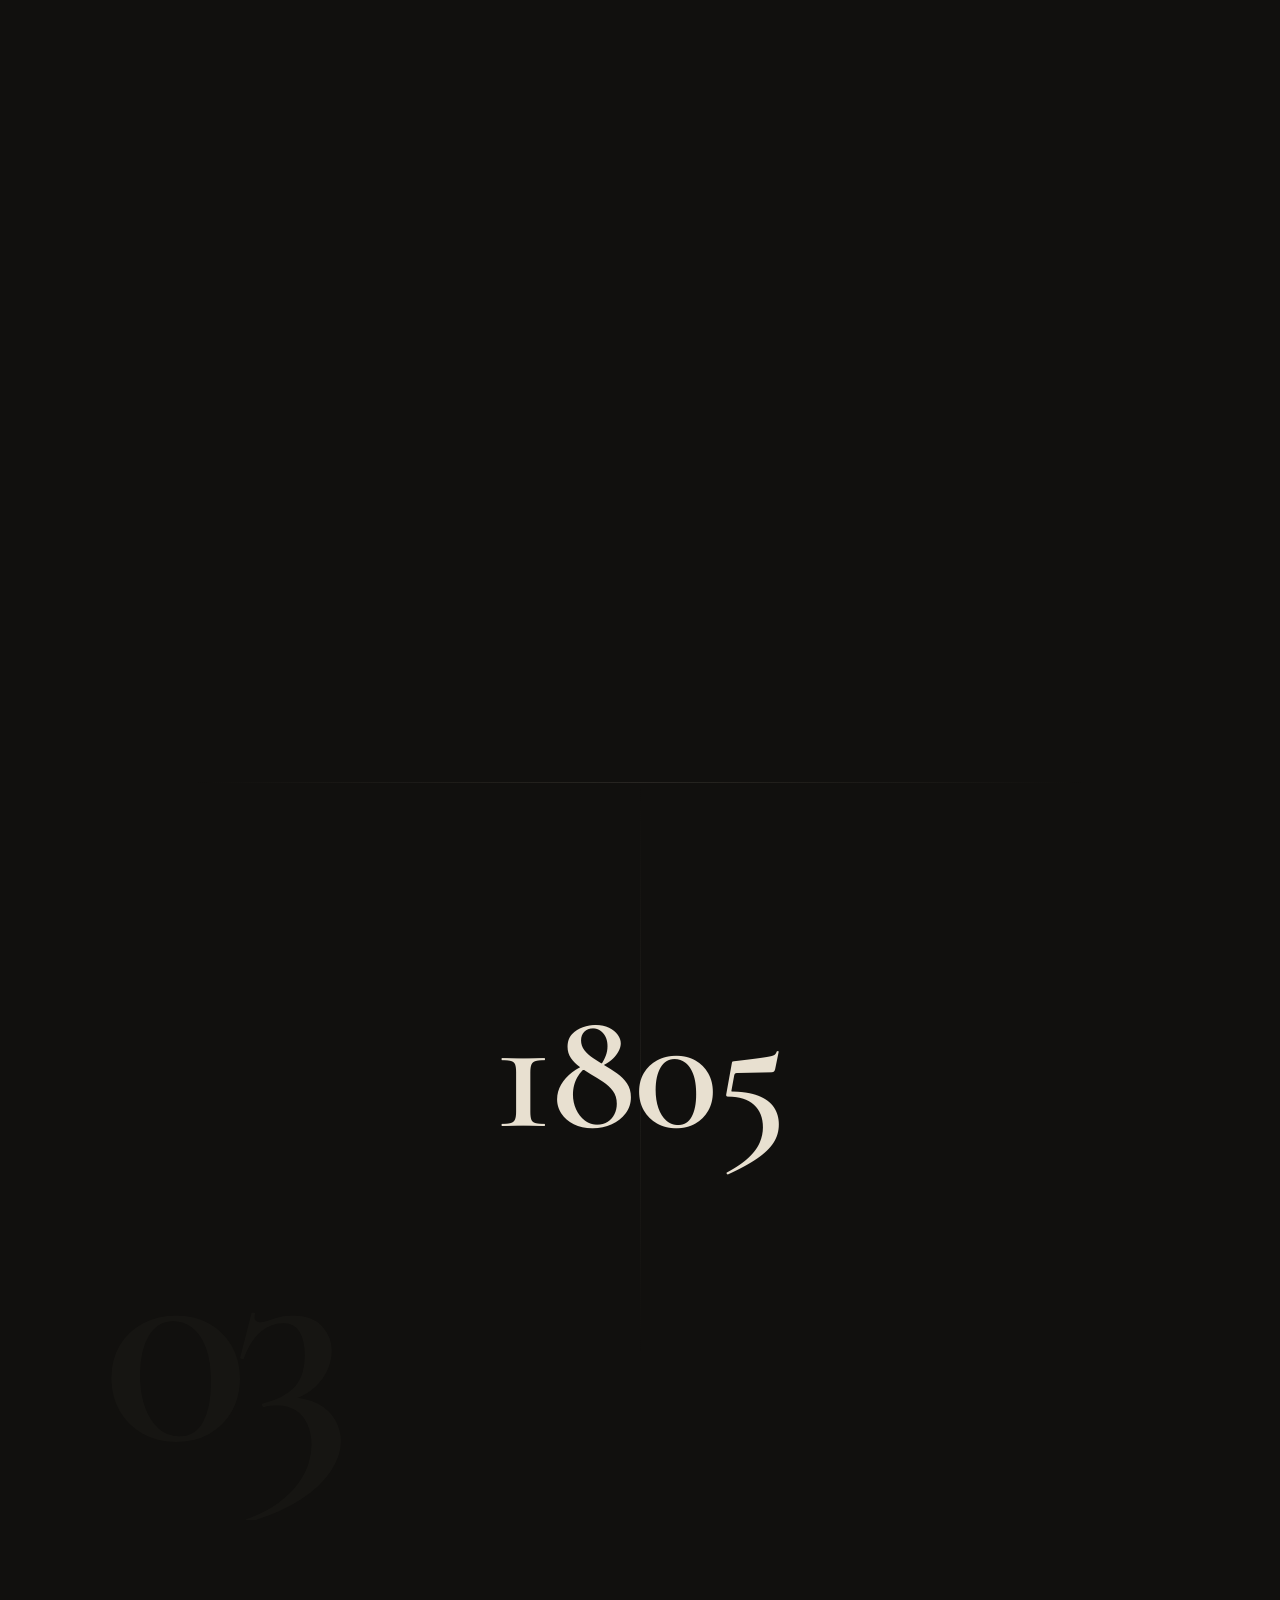
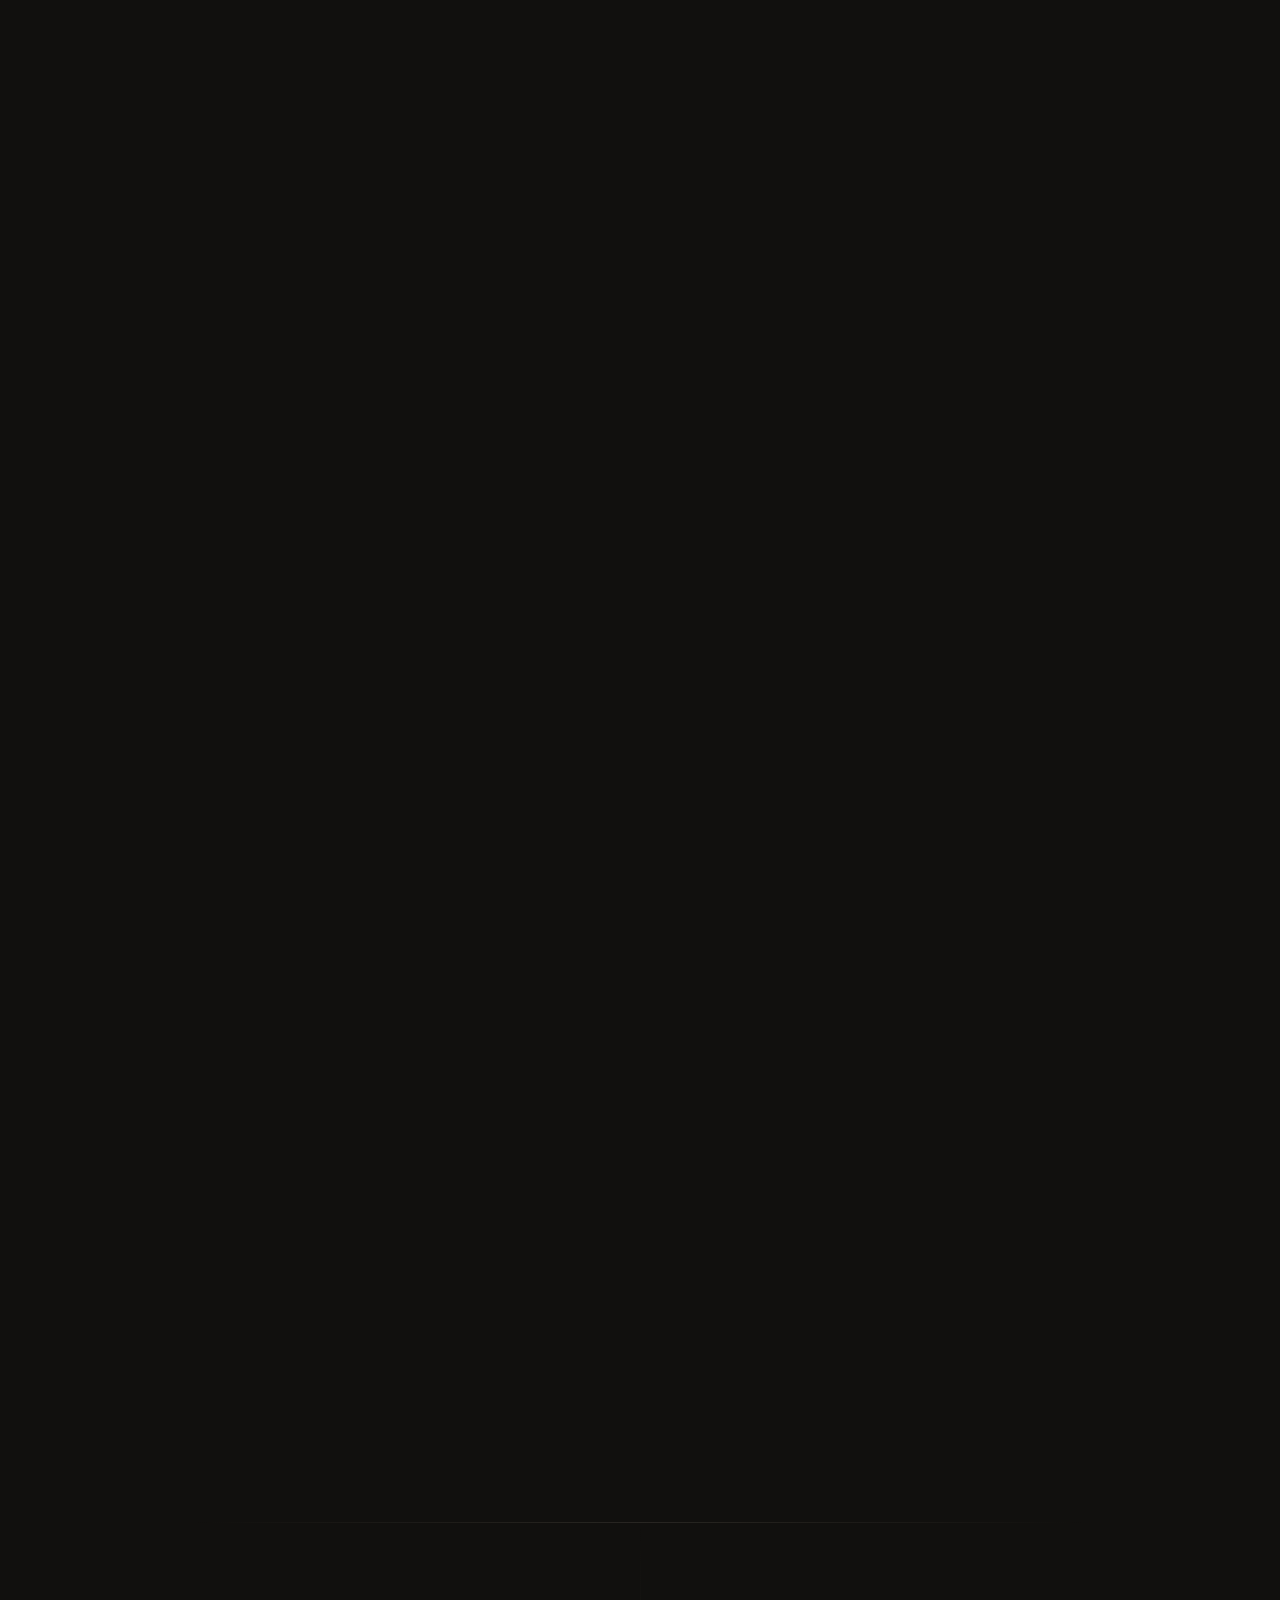
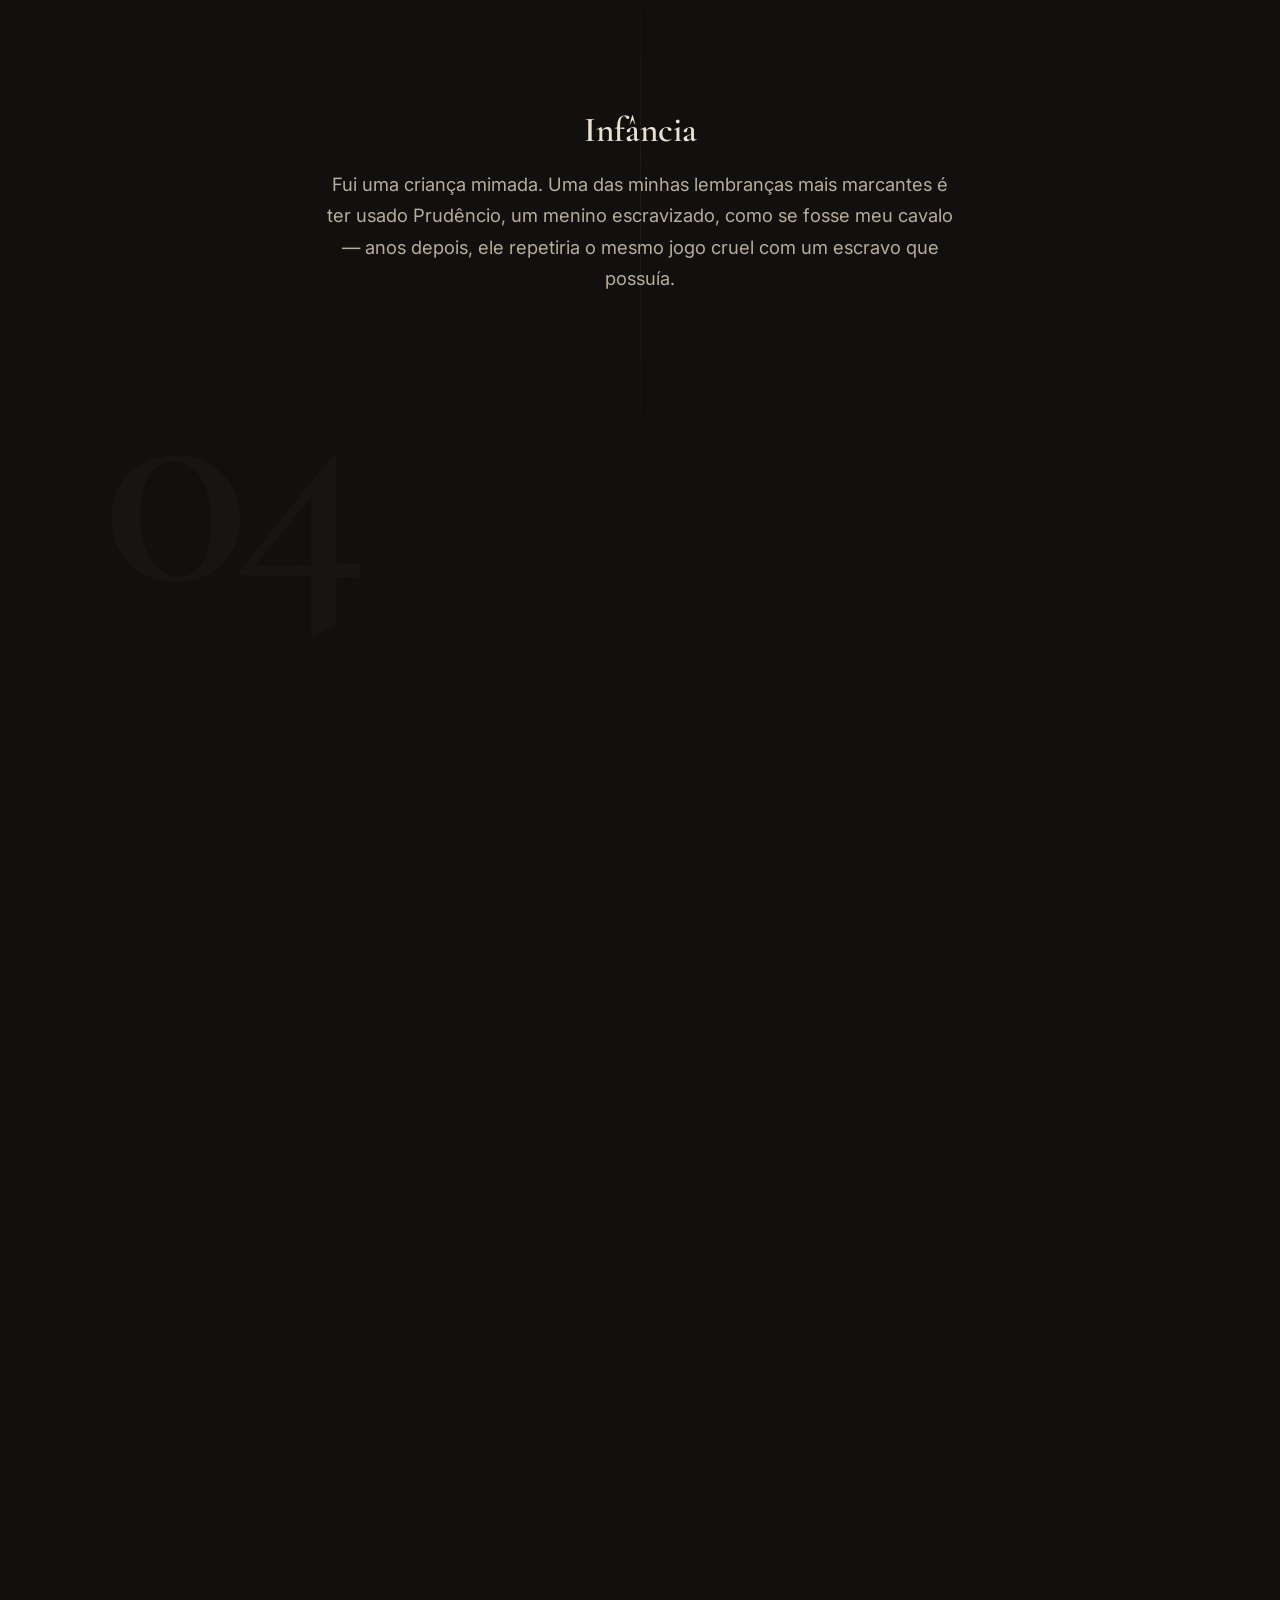
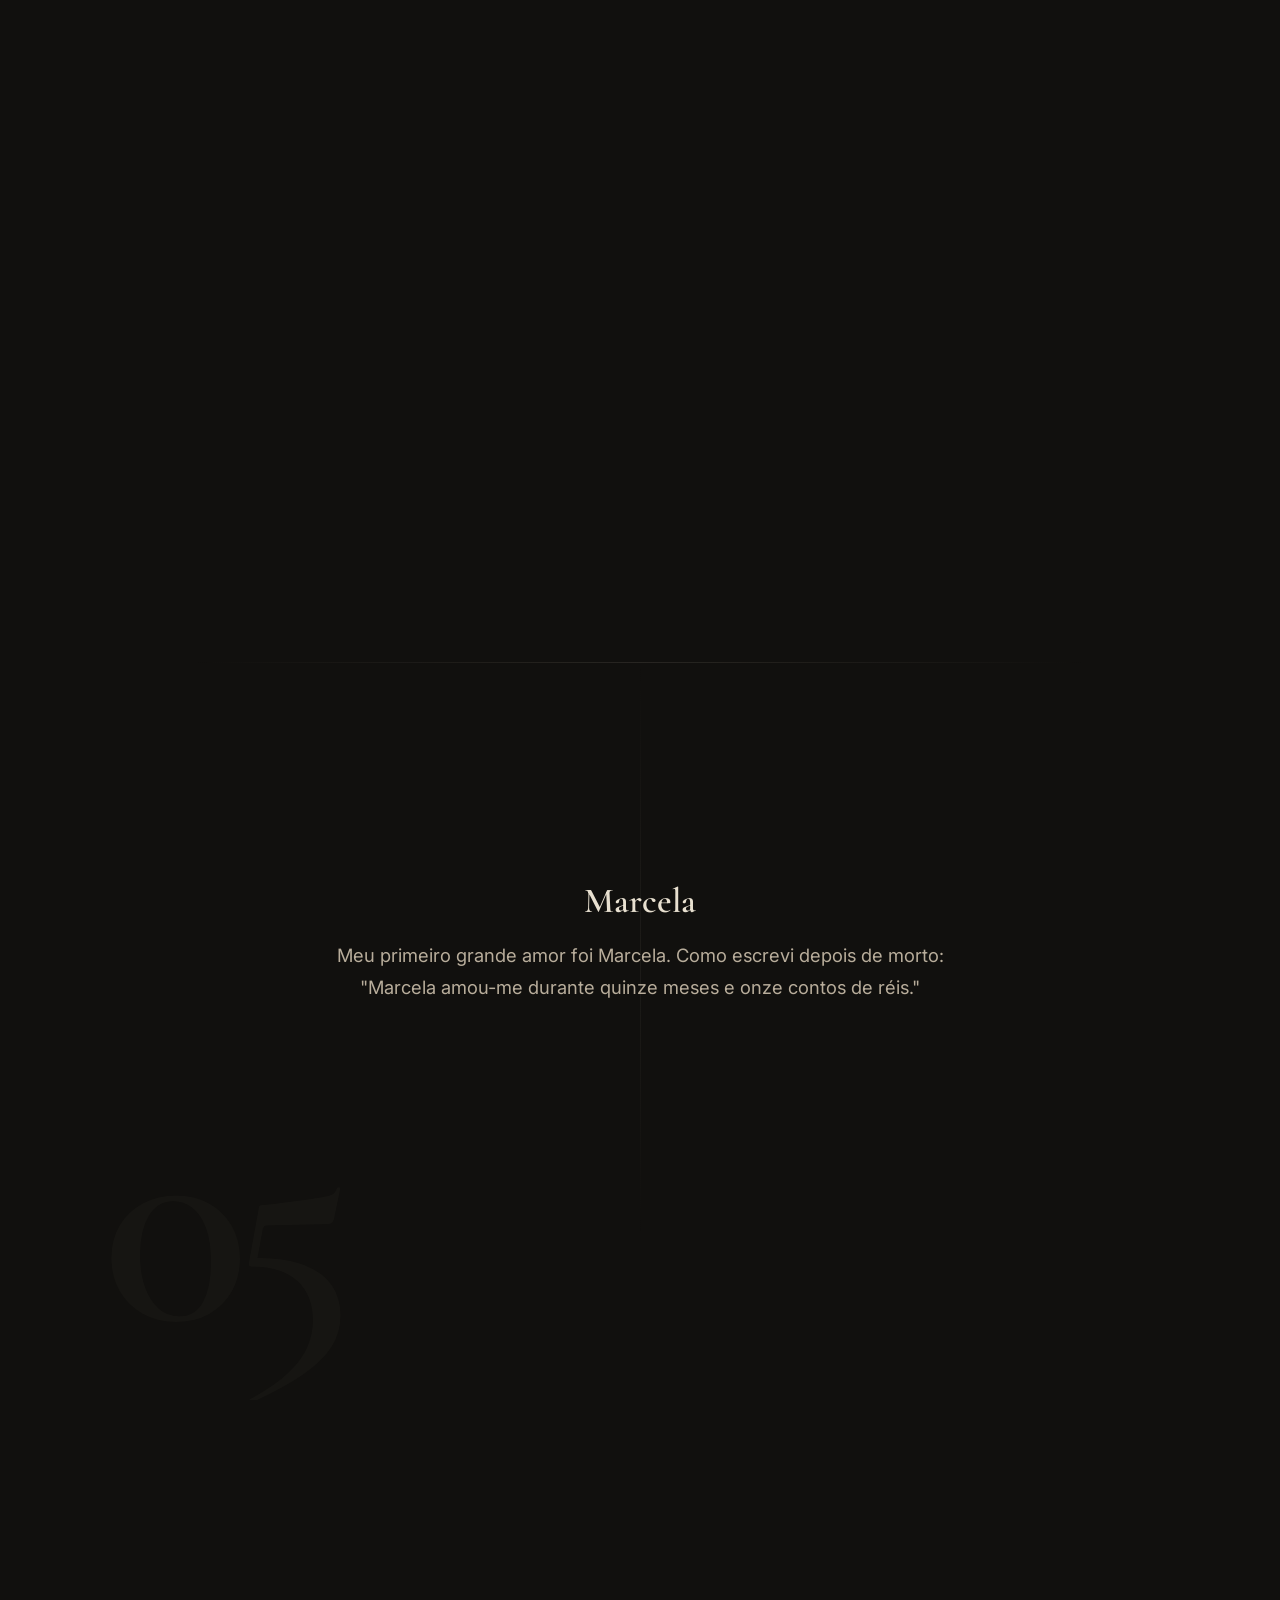
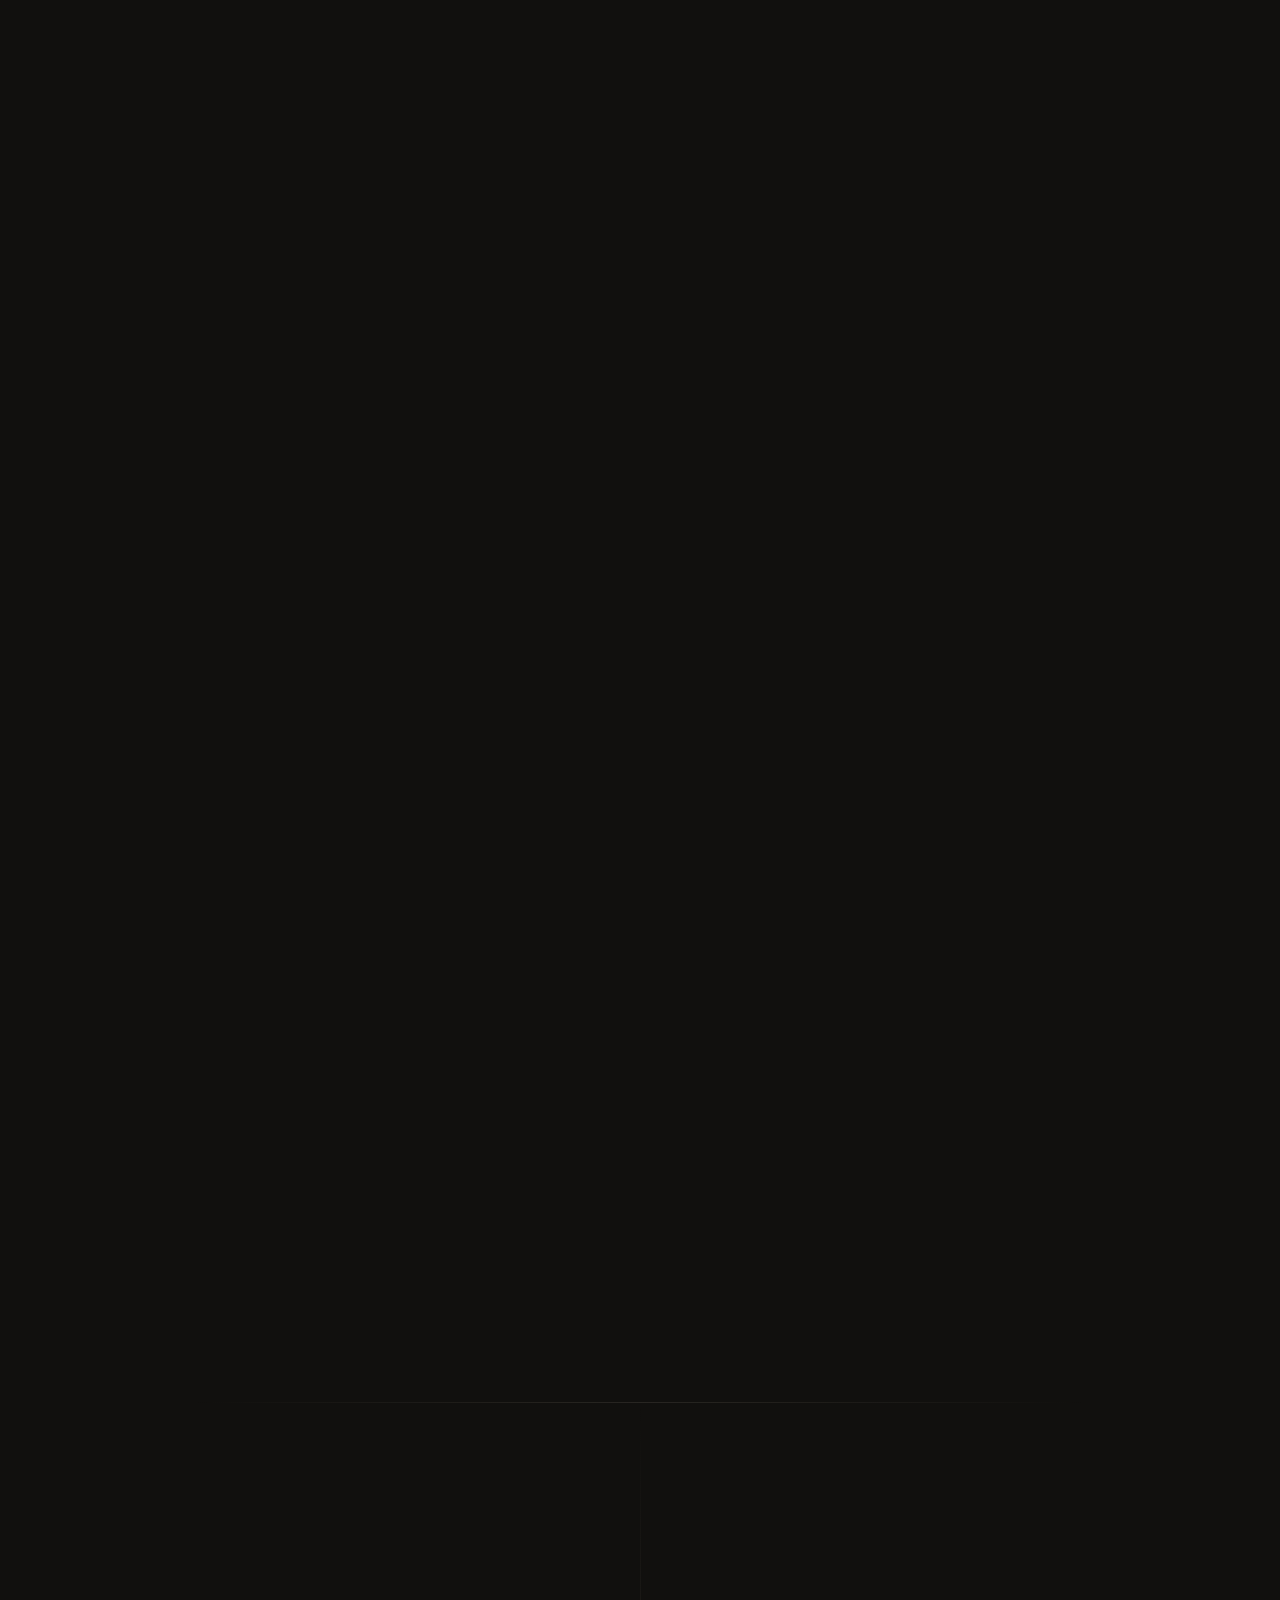
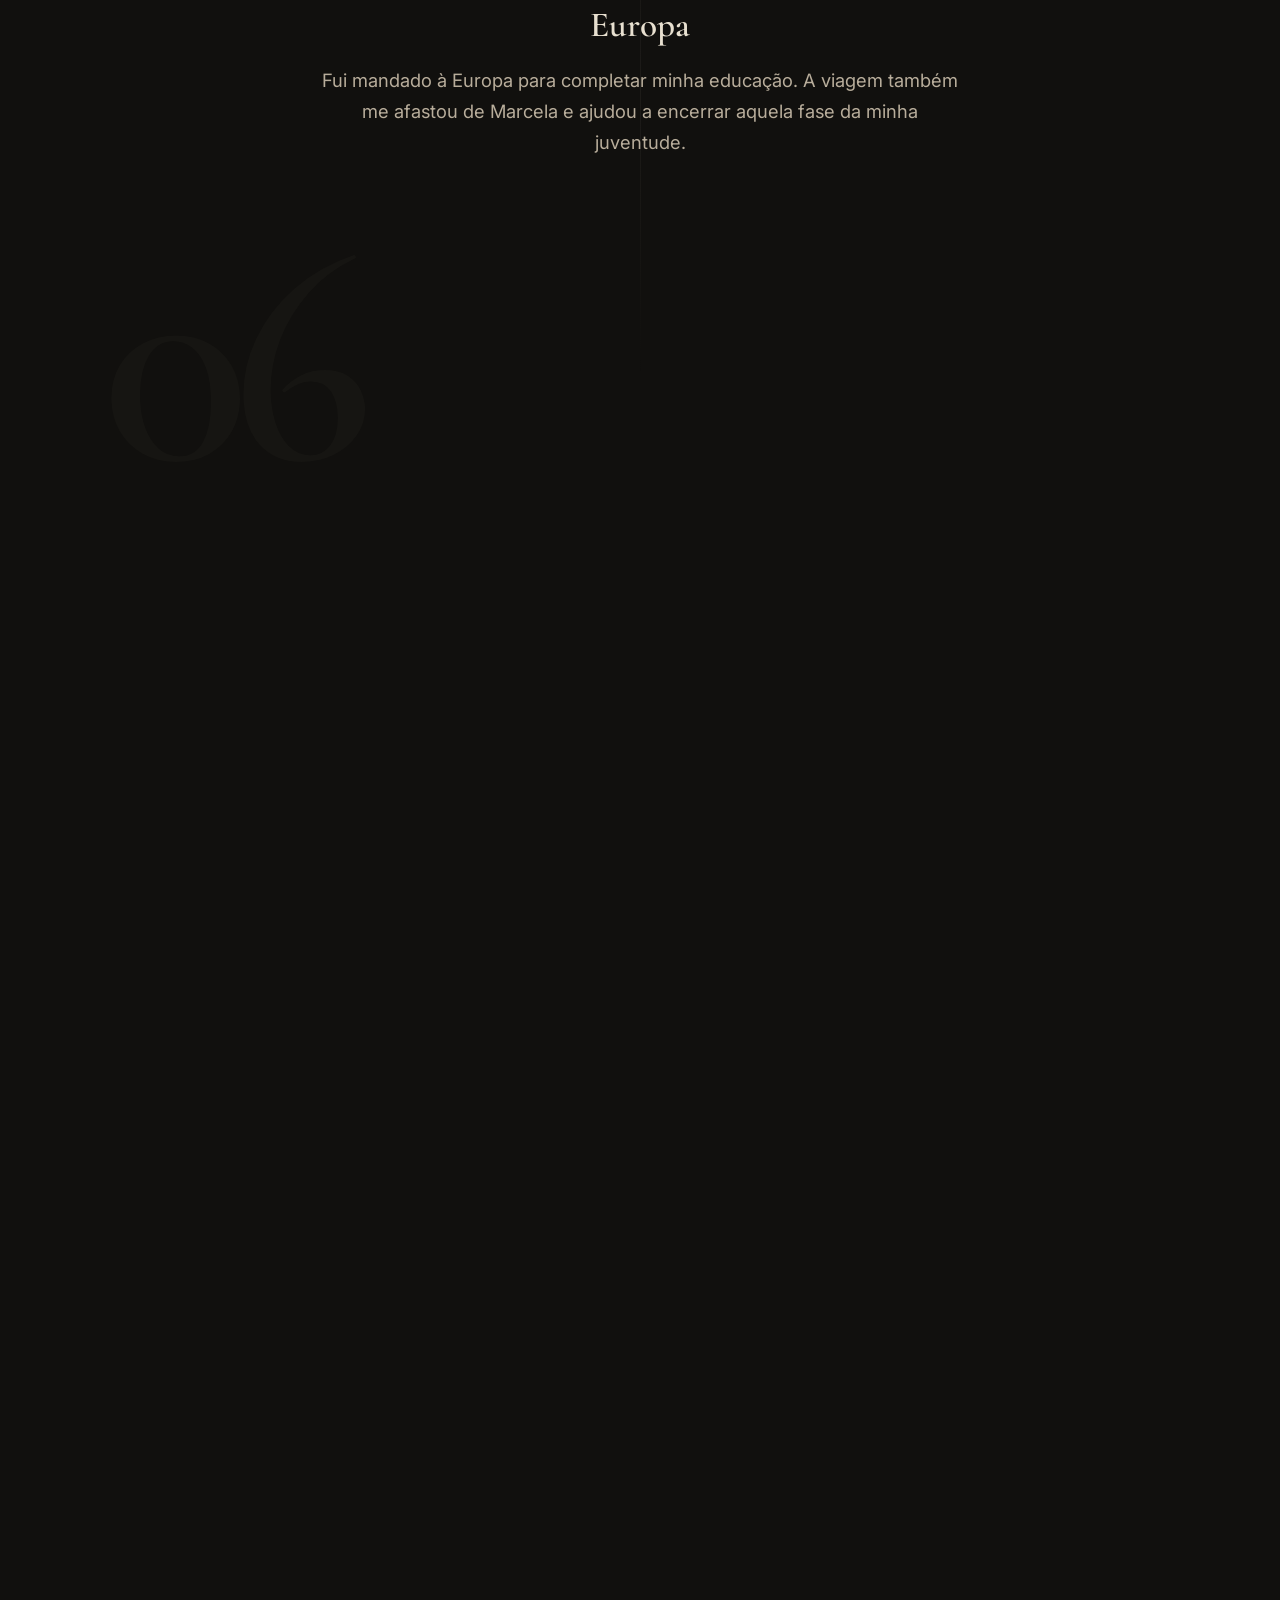
==== commit 89cb8263: "Correção de conteúdo" ====
--- a/index.html
+++ b/index.html
@@ -6,11 +6,11 @@
 <title>Memórias Póstumas de Brás Cubas — uma experiência</title>
 <meta name="theme-color" content="#11100E">
 <meta name="description" content="Uma experiência narrativa em scroll sobre Memórias Póstumas de Brás Cubas, de Machado de Assis.">
-<script src="theme.js"></script>
+<script src="js/theme.js"></script>
 <link rel="preconnect" href="https://fonts.googleapis.com">
 <link rel="preconnect" href="https://fonts.gstatic.com" crossorigin>
 <link href="https://fonts.googleapis.com/css2?family=Cormorant+Garamond:ital,wght@0,400;0,600;1,400&family=Inter:wght@400;500&display=swap" rel="stylesheet">
-<link rel="stylesheet" href="style.css">
+<link rel="stylesheet" href="css/style.css">
 </head>
 <body>
 <div class="grain" aria-hidden="true"></div>
@@ -58,9 +58,9 @@
   </section>
 
   <!-- CAPÍTULO 01 — A MORTE -->
-  <section class="chapter" id="cap01" data-chapter-label="capítulo 01 · a morte" aria-labelledby="cap01-title">
-    <div class="chapter__stage">
-      <span class="chapter__num">Capítulo 01</span>
+  <section class="chapter" id="cap01" data-chapter-label="momento 01 · a morte" aria-labelledby="cap01-title">
+    <div class="chapter__stage">
+      <span class="chapter__num">Momento 01</span>
       <span class="chapter__ghost">01</span>
 
       <div class="layer" data-step="0">
@@ -84,16 +84,17 @@
   </section>
 
   <!-- CAPÍTULO 02 — O DEFUNTO AUTOR -->
-  <section class="chapter" id="cap02" data-chapter-label="capítulo 02 · o defunto autor" aria-labelledby="cap02-title">
-    <div class="chapter__stage">
-      <span class="chapter__num">Capítulo 02</span>
+  <section class="chapter" id="cap02" data-chapter-label="momento 02 · o defunto autor" aria-labelledby="cap02-title">
+    <div class="chapter__stage">
+      <span class="chapter__num">Momento 02</span>
       <span class="chapter__ghost">02</span>
 
       <div class="layer" data-step="0">
         <h2 id="cap02-title" class="chapter__title">O Defunto Autor</h2>
         <p class="chapter__body">
-          Um defunto autor não escreve para agradar. Escreve com a liberdade
-          de quem já não precisa de nada — nem de aplauso, nem de perdão.
+          Um defunto autor narra sua vida depois da morte, com a liberdade de comentar
+          suas escolhas e a sociedade. Mesmo morto, Brás Cubas continua preocupado
+          com a imagem que deixará de si e com a posteridade.
         </p>
       </div>
 
@@ -109,29 +110,28 @@
   </section>
 
   <!-- CAPÍTULO 03 — NASCIMENTO -->
-  <section class="chapter" id="cap03" data-chapter-label="capítulo 03 · nascimento" aria-labelledby="cap03-title">
-    <div class="chapter__stage">
-      <span class="chapter__num">Capítulo 03</span>
+  <section class="chapter" id="cap03" data-chapter-label="momento 03 · nascimento" aria-labelledby="cap03-title">
+    <div class="chapter__stage">
+      <span class="chapter__num">Momento 03</span>
       <span class="chapter__ghost">03</span>
       <div class="layer layer--year" data-step="0">
-        <div class="year">1839</div>
+        <div class="year">1805</div>
       </div>
       <div class="layer" data-step="1">
         <h2 id="cap03-title" class="chapter__title">Nascimento</h2>
         <p class="chapter__body">
-          Nasci no Rio de Janeiro, filho de uma família enriquecida havia poucas
-          gerações. Meu pai, Damião Cubas, fez fortuna no comércio — e passou boa
-          parte da vida tentando parecer nobre.
-        </p>
-        <span class="chapter__eyebrow chapter__eyebrow--spaced">ano aproximado, adotado nesta experiência — o romance não fixa uma data exata</span>
+          Nasci no Rio de Janeiro, em 20 de outubro de 1805, filho de Bento Cubas.
+          Minha família buscava distinção social e valorizava a aparência de nobreza.
+        </p>
+        <span class="chapter__eyebrow chapter__eyebrow--spaced">20 de outubro de 1805 — data informada pelo próprio narrador</span>
       </div>
     </div>
   </section>
 
   <!-- CAPÍTULO 04 — INFÂNCIA -->
-  <section class="chapter" id="cap04" data-chapter-label="capítulo 04 · infância" aria-labelledby="cap04-title">
-    <div class="chapter__stage">
-      <span class="chapter__num">Capítulo 04</span>
+  <section class="chapter" id="cap04" data-chapter-label="momento 04 · infância" aria-labelledby="cap04-title">
+    <div class="chapter__stage">
+      <span class="chapter__num">Momento 04</span>
       <span class="chapter__ghost">04</span>
       <div class="layer" data-step="0">
         <h2 id="cap04-title" class="chapter__title">Infância</h2>
@@ -153,9 +153,9 @@
   </section>
 
   <!-- CAPÍTULO 05 — MARCELA -->
-  <section class="chapter" id="cap05" data-chapter-label="capítulo 05 · marcela" aria-labelledby="cap05-title">
-    <div class="chapter__stage">
-      <span class="chapter__num">Capítulo 05</span>
+  <section class="chapter" id="cap05" data-chapter-label="momento 05 · marcela" aria-labelledby="cap05-title">
+    <div class="chapter__stage">
+      <span class="chapter__num">Momento 05</span>
       <span class="chapter__ghost">05</span>
       <div class="layer" data-step="0">
         <h2 id="cap05-title" class="chapter__title">Marcela</h2>
@@ -181,54 +181,56 @@
   </section>
 
   <!-- CAPÍTULO 06 — EUROPA -->
-  <section class="chapter" id="cap06" data-chapter-label="capítulo 06 · europa" aria-labelledby="cap06-title">
-    <div class="chapter__stage">
-      <span class="chapter__num">Capítulo 06</span>
+  <section class="chapter" id="cap06" data-chapter-label="momento 06 · europa" aria-labelledby="cap06-title">
+    <div class="chapter__stage">
+      <span class="chapter__num">Momento 06</span>
       <span class="chapter__ghost">06</span>
       <div class="layer" data-step="0">
         <h2 id="cap06-title" class="chapter__title">Europa</h2>
         <p class="chapter__body">
-          Fui mandado à Europa para "completar" minha educação — na prática, para
-          me afastar de Marcela e dos escândalos que o caso causava à família.
-        </p>
-      </div>
-      <div class="layer" data-step="1">
-        <span class="chapter__eyebrow">interpretação</span>
-        <p class="chapter__body">
-          A viagem à Europa era, para a elite brasileira do século XIX, um rito
-          de passagem social — mais sobre status do que sobre aprendizado.
+          Fui mandado à Europa para completar minha educação. A viagem também me
+          afastou de Marcela e ajudou a encerrar aquela fase da minha juventude.
+        </p>
+      </div>
+      <div class="layer" data-step="1">
+        <span class="chapter__eyebrow">interpretação</span>
+        <p class="chapter__body">
+          A formação europeia pode ser lida como parte da educação e da construção
+          do prestígio das elites do século XIX, aproximando Brás Cubas de valores
+          sociais ligados à distinção e ao status.
         </p>
       </div>
     </div>
   </section>
 
   <!-- CAPÍTULO 07 — VIRGÍLIA -->
-  <section class="chapter" id="cap07" data-chapter-label="capítulo 07 · virgília" aria-labelledby="cap07-title">
-    <div class="chapter__stage">
-      <span class="chapter__num">Capítulo 07</span>
+  <section class="chapter" id="cap07" data-chapter-label="momento 07 · virgília" aria-labelledby="cap07-title">
+    <div class="chapter__stage">
+      <span class="chapter__num">Momento 07</span>
       <span class="chapter__ghost">07</span>
       <div class="layer" data-step="0">
         <h2 id="cap07-title" class="chapter__title">Virgília</h2>
         <p class="chapter__body">
           De volta ao Brasil, apaixonei-me por Virgília. Ela preferiu casar com
-          Lobo Neves, homem de futuro político promissor. Anos depois, já ambos
-          casados com outras pessoas, vivemos um relacionamento secreto.
-        </p>
-      </div>
-      <div class="layer" data-step="1">
-        <span class="chapter__eyebrow">interpretação</span>
-        <p class="chapter__body">
-          Virgília é bela, ambiciosa e presa às aparências tanto quanto eu — não
-          traímos por paixão avassaladora, mas por vaidade e tédio.
+          Lobo Neves, homem de futuro político promissor. Anos depois, já casada
+          com ele, Virgília e eu vivemos um relacionamento secreto.
+        </p>
+      </div>
+      <div class="layer" data-step="1">
+        <span class="chapter__eyebrow">interpretação</span>
+        <p class="chapter__body">
+          Virgília também participa do jogo social das aparências. O relacionamento
+          secreto pode ser interpretado como parte das contradições, desejos e
+          interesses que movem os personagens.
         </p>
       </div>
     </div>
   </section>
 
   <!-- CAPÍTULO 08 — QUINCAS BORBA -->
-  <section class="chapter" id="cap08" data-chapter-label="capítulo 08 · quincas borba" aria-labelledby="cap08-title">
+  <section class="chapter" id="cap08" data-chapter-label="momento 08 · quincas borba" aria-labelledby="cap08-title">
     <div class="chapter__stage chapter__stage--humanitismo">
-      <span class="chapter__num">Capítulo 08</span>
+      <span class="chapter__num">Momento 08</span>
       <span class="chapter__ghost">08</span>
       <div class="layer" data-step="0">
         <div class="humanitas-mark" aria-hidden="true">H</div>
@@ -251,9 +253,9 @@
   </section>
 
   <!-- CAPÍTULO 09 — O EMPLASTO -->
-  <section class="chapter" id="cap09" data-chapter-label="capítulo 09 · o emplasto" aria-labelledby="cap09-title">
+  <section class="chapter" id="cap09" data-chapter-label="momento 09 · o emplasto" aria-labelledby="cap09-title">
     <div class="chapter__stage chapter__stage--emplasto">
-      <span class="chapter__num">Capítulo 09</span>
+      <span class="chapter__num">Momento 09</span>
       <span class="chapter__ghost">09</span>
       <div class="layer" data-step="0">
         <div class="emplasto-label" aria-hidden="true"><span>EMPLASTO</span><small>BRÁS CUBAS</small></div>
@@ -267,23 +269,24 @@
       <div class="layer" data-step="1">
         <span class="chapter__eyebrow">interpretação</span>
         <p class="chapter__body">
-          O Emplasto é o símbolo máximo da vaidade do personagem — sua obsessão
-          não era curar ninguém, era ser lembrado.
+          O Emplasto reúne duas motivações de Brás Cubas: a promessa de combater a
+          melancolia e o desejo de associar seu nome à posteridade. O projeto
+          também evidencia sua vaidade e preocupação com a própria imagem.
         </p>
       </div>
     </div>
   </section>
 
   <!-- CAPÍTULO 10 — A MORTE (retorno) -->
-  <section class="chapter" id="cap10" data-chapter-label="capítulo 10 · a morte" aria-labelledby="cap10-title">
+  <section class="chapter" id="cap10" data-chapter-label="momento 10 · a morte" aria-labelledby="cap10-title">
     <div class="chapter__stage chapter__stage--death">
-      <span class="chapter__num">Capítulo 10</span>
+      <span class="chapter__num">Momento 10</span>
       <span class="chapter__ghost">10</span>
       <div class="layer" data-step="0">
         <h2 id="cap10-title" class="chapter__title">A Morte</h2>
         <p class="chapter__body">
-          Uma pneumonia me derrubou aos 64 anos. Não terminei o Emplasto. Não vi
-          meu nome na posteridade que tanto busquei.
+          Morri de pneumonia, aos 64 anos. Não terminei o Emplasto e não alcancei a
+          posteridade que tanto busquei em vida.
         </p>
       </div>
       <div class="layer impact" data-step="1">
@@ -293,9 +296,9 @@
   </section>
 
   <!-- CAPÍTULO 11 — O QUE FICOU -->
-  <section class="chapter" id="cap11" data-chapter-label="capítulo 11 · o que ficou" aria-labelledby="cap11-title">
-    <div class="chapter__stage">
-      <span class="chapter__num">Capítulo 11</span>
+  <section class="chapter" id="cap11" data-chapter-label="momento 11 · o que ficou" aria-labelledby="cap11-title">
+    <div class="chapter__stage">
+      <span class="chapter__num">Momento 11</span>
       <span class="chapter__ghost">11</span>
       <div class="layer" data-step="0">
         <h2 id="cap11-title" class="chapter__title">O Que Ficou</h2>
@@ -309,19 +312,20 @@
           <span>Realismo</span><span>Ironia</span><span>Vaidade</span>
           <span>Egoísmo</span><span>Desigualdade social</span>
           <span>Aparência</span><span>Status</span><span>Crítica à elite</span>
+          <span>Escravidão</span><span>Memória</span><span>Morte</span><span>Narrador</span>
         </div>
       </div>
     </div>
   </section>
 
   <!-- CAPÍTULO 12 — ENCERRAMENTO -->
-  <section class="chapter" id="cap12" data-chapter-label="capítulo 12 · encerramento" aria-labelledby="cap12-title">
+  <section class="chapter" id="cap12" data-chapter-label="momento 12 · encerramento" aria-labelledby="cap12-title">
     <div class="chapter__stage">
       <div class="layer impact" data-step="0">
-        <h2 id="cap12-title">BRÁS CUBAS MORREU.</h2>
+        <h2 id="cap12-title">DAS NEGATIVAS.</h2>
       </div>
       <div class="layer impact" data-step="1">
-        <h2>AS MEMÓRIAS FICARAM.</h2>
+        <p class="chapter__body">No capítulo final, Brás Cubas enumera suas negativas: não teve filhos, não fundou um grande legado e encerra a vida destacando, com ironia, aquilo que não conseguiu realizar.</p>
       </div>
     </div>
   </section>
@@ -350,7 +354,7 @@
     </div>
   </section>
 
-<script src="script.js" defer></script>
+<script src="js/script.js" defer></script>
 
 </body>
 </html>
--- a/css/style.css
+++ b/css/style.css
@@ -0,0 +1,468 @@
+/* ============ TOKENS ============ */
+  :root{
+    --bg:#11100E;
+    --text-primary:#E8E0D0;
+    --text-secondary:#B8AD9B;
+    --accent:#8B7355;
+    --surface-light:#D7CCBA;
+
+    /* --- tokens de tema (usados no lugar de cores fixas) --- */
+    --bg-rgb:17,16,14;
+    --text-rgb:232,224,208;
+    --muted-rgb:184,173,155;
+    --accent-rgb:139,115,85;
+    --eyebrow:#C8B89E;
+    --eyebrow-rgb:200,184,158;
+    --vignette-top:rgba(255,255,255,.012);
+    --vignette-bottom:rgba(0,0,0,.12);
+    --grain-opacity:.045;
+    --ghost:rgba(var(--text-rgb),.025);
+    --ghost-death:rgba(var(--text-rgb),.018);
+    --surface-card:rgba(var(--text-rgb),.035);
+    --surface-card-hover:rgba(var(--text-rgb),.07);
+    --ok:#8FAE86;
+    --ok-rgb:143,174,134;
+    --bad:#C98A7A;
+    --bad-rgb:201,138,122;
+    color-scheme: dark;
+
+    /* --- espaçamento lateral seguro (texto nunca encosta na borda) --- */
+    --gutter: 8vw;
+
+    --serif: 'Cormorant Garamond', Georgia, 'Times New Roman', serif;
+    --sans: 'Inter', -apple-system, sans-serif;
+
+    padding-top: env(safe-area-inset-top, 0px);
+    padding-bottom: env(safe-area-inset-bottom, 0px);
+    box-sizing: border-box;
+  }
+  /* ---- TEMA CLARO: mesmo papel envelhecido, agora "lido à luz do dia" ---- */
+  [data-theme="light"]{
+    --bg:#EFE7D6;
+    --text-primary:#231E17;
+    --text-secondary:#574C3C;
+    --accent:#7A5F3E;
+    --surface-light:#3A3025;
+
+    --bg-rgb:239,231,214;
+    --text-rgb:35,30,23;
+    --muted-rgb:87,76,60;
+    --accent-rgb:122,95,62;
+    --eyebrow:#6B5433;
+    --eyebrow-rgb:107,84,51;
+    --vignette-top:rgba(255,255,255,.32);
+    --vignette-bottom:rgba(120,92,52,.10);
+    --grain-opacity:.075;
+    --ghost:rgba(35,30,23,.05);
+    --ghost-death:rgba(35,30,23,.04);
+    --surface-card:rgba(35,30,23,.035);
+    --surface-card-hover:rgba(35,30,23,.07);
+    --ok:#3F6B3A;
+    --ok-rgb:63,107,58;
+    --bad:#9C4A38;
+    --bad-rgb:156,74,56;
+    color-scheme: light;
+  }
+  [data-theme="dark"]{ color-scheme: dark; }
+
+  html{ scroll-padding-top: env(safe-area-inset-top, 0px); }
+  *,*::before,*::after{ box-sizing: inherit; }
+
+  body{
+    margin:0;
+    background: var(--bg);
+    color: var(--text-primary);
+    font-family: var(--sans);
+    -webkit-font-smoothing: antialiased;
+    transition: background-color .5s ease, color .5s ease;
+  }
+
+  h1,h2,h3,.serif{ font-family: var(--serif); font-weight: 600; margin:0; }
+
+  a, button{ font-family: inherit; }
+
+  .visually-hidden{
+    position:absolute; width:1px; height:1px; overflow:hidden;
+    clip:rect(0,0,0,0); white-space:nowrap; border:0; padding:0; margin:-1px;
+  }
+
+  /* ============ TIMELINE (indicador lateral) ============ */
+  .timeline{
+    position: fixed;
+    top: 0; left: 0;
+    height: 100vh;
+    width: 64px;
+    display: flex;
+    align-items: center;
+    justify-content: center;
+    z-index: 50;
+    pointer-events: none;
+  }
+  .timeline__track{
+    position: relative;
+    width: 1px;
+    height: 60vh;
+    background: rgba(var(--muted-rgb),0.18);
+  }
+  .timeline__fill{
+    position: absolute;
+    top: 0; left: 0;
+    width: 100%;
+    height: 0%;
+    background: var(--accent);
+    transition: height 0.15s linear;
+  }
+  .timeline__marker{
+    position: absolute;
+    left: 50%;
+    top: 0%;
+    width: 7px; height: 7px;
+    border-radius: 50%;
+    background: var(--surface-light);
+    transform: translate(-50%,-50%);
+    transition: top 0.2s ease-out;
+  }
+  .timeline__label{
+    position: absolute;
+    left: 16px;
+    top: 0%;
+    transform: translateY(-50%);
+    white-space: nowrap;
+    font-size: 0.7rem;
+    letter-spacing: 0.04em;
+    color: var(--text-secondary);
+    transition: top 0.2s ease-out, opacity 0.2s ease-out;
+    opacity: 0.85;
+  }
+
+
+  @media (max-width: 900px){
+    .timeline__label{ display:none; }
+  }
+  @media (max-width: 720px){
+    .timeline{ width: 34px; }
+  }
+
+  /* ============ ESTRUTURA GERAL DE CAPÍTULO ============ */
+  .chapter{
+    position: relative;
+    min-height: 260vh;
+  }
+  .chapter__stage{
+    position: sticky;
+    top: 0;
+    height: 100vh;
+    display: flex;
+    flex-direction: column;
+    align-items: center;
+    justify-content: center;
+    padding: 0 var(--gutter);
+    overflow: hidden;
+  }
+  .chapter__num{
+    position: absolute;
+    top: max(2rem, env(safe-area-inset-top, 0px) + 1.5rem);
+    left: 50%;
+    transform: translateX(-50%);
+    width: max-content;
+    max-width: calc(100% - 2 * var(--gutter));
+    text-align: center;
+    font-size: 0.7rem;
+    letter-spacing: 0.12em;
+    color: var(--text-secondary);
+    opacity: 0;
+    transition: opacity 0.6s ease;
+  }
+  .chapter.is-active .chapter__num{ opacity: 0.7; }
+
+  .layer{
+    position: absolute;
+    /* largura explícita: respeita o gutter do palco (antes, o texto ia até a borda) */
+    width: min(640px, calc(100% - 2 * var(--gutter)));
+    max-width: 640px;
+    overflow-wrap: break-word;
+    text-align: center;
+    opacity: 0;
+    transform: translateY(14px);
+    filter: blur(4px);
+    transition: opacity 0.7s ease, transform 0.7s ease, filter 0.7s ease;
+    pointer-events: none;
+  }
+  .layer.is-visible{
+    opacity: 1;
+    transform: translateY(0);
+    filter: blur(0px);
+    pointer-events: auto;
+  }
+
+
+  /* ============ ABERTURA ============ */
+  .opening .layer p{
+    font-family: var(--serif);
+    font-style: italic;
+    font-size: clamp(1.1rem, 2.4vw, 1.6rem);
+    color: var(--text-secondary);
+    line-height: 1.6;
+  }
+  .opening .layer--death h1{
+    font-size: clamp(2.4rem, 8vw, 5rem);
+    letter-spacing: 0.02em;
+    color: var(--text-primary);
+  }
+  .opening .layer--title h1{
+    font-size: clamp(1.6rem, 5vw, 2.8rem);
+    line-height: 1.3;
+    letter-spacing: 0.03em;
+  }
+  .opening .layer--title span{
+    display:block;
+    font-size: 0.55em;
+    color: var(--text-secondary);
+    margin-top: 0.4em;
+  }
+
+  /* ============ CAPÍTULO: ANO GIGANTE ============ */
+  .year{
+    font-family: var(--serif);
+    font-weight: 600;
+    font-size: clamp(4rem, 18vw, 11rem);
+    line-height: 1;
+    color: var(--text-primary);
+    letter-spacing: -0.01em;
+  }
+  .layer--year{ position: relative; }
+
+  .chapter__title{
+    font-size: clamp(1.4rem, 3.4vw, 2.2rem);
+    color: var(--text-primary);
+    margin-bottom: 0.6rem;
+  }
+  .chapter__body{
+    font-family: var(--sans);
+    font-size: clamp(0.95rem, 1.6vw, 1.15rem);
+    color: var(--text-secondary);
+    line-height: 1.7;
+  }
+  .chapter__eyebrow{
+    display:block;
+    font-family: var(--serif);
+    font-style: italic;
+    font-size: clamp(1rem, 1.7vw, 1.08rem);
+    color: var(--eyebrow);
+    margin-bottom: 0.8rem;
+    line-height: 1.45;
+    letter-spacing: 0.055em;
+    opacity: 1;
+    text-shadow: 0 0 18px rgba(var(--eyebrow-rgb),.08);
+  }
+
+  /* ============ SCROLL HINT ============ */
+  .scroll-hint{
+    position: absolute;
+    bottom: max(2rem, env(safe-area-inset-bottom, 0px) + 1.5rem);
+    left: 50%;
+    transform: translateX(-50%);
+    width: max-content;
+    max-width: calc(100% - 2 * var(--gutter));
+    text-align: center;
+    font-size: 0.68rem;
+    letter-spacing: 0.15em;
+    color: var(--text-secondary);
+    opacity: 0.5;
+    animation: pulse 3s ease-in-out infinite;
+  }
+  @keyframes pulse{
+    0%,100%{ opacity: 0.3; }
+    50%{ opacity: 0.7; }
+  }
+
+  .theme-words{
+    display:flex; flex-wrap:wrap; gap:0.7rem 1.2rem;
+    justify-content:center; max-width: 520px;
+  }
+  .theme-words span{
+    font-family: var(--serif); font-style: italic;
+    color: var(--text-secondary);
+    font-size: clamp(1rem, 2.2vw, 1.35rem);
+  }
+  .impact h2{
+    font-size: clamp(2rem, 6vw, 4rem);
+    letter-spacing: 0.02em;
+    color: var(--text-primary);
+  }
+
+
+  /* ============ FIM ============ */
+  .end-stub{
+    min-height: 40vh;
+    display:flex; align-items:center; justify-content:center;
+    color: var(--text-secondary);
+    font-size: 0.85rem;
+    letter-spacing: 0.06em;
+    text-align:center;
+    padding: 2rem;
+  }
+
+  /* ============ ACESSIBILIDADE: reduced motion ============ */
+  @media (prefers-reduced-motion: reduce){
+    .layer{ transition: opacity 0.3s ease; transform:none; filter:none; }
+    .timeline__fill, .timeline__marker, .timeline__label{ transition: none; }
+    .scroll-hint{ animation: none; }
+  }
+
+
+  :focus-visible{
+    outline: 2px solid var(--surface-light);
+    outline-offset: 3px;
+  }
+
+/* ============ CAMADA VISUAL / ATMOSFERA ============ */
+html{ background:var(--bg); transition:background-color .5s ease; }
+body{ overflow-x:hidden; }
+body::before{
+  content:""; position:fixed; inset:0; z-index:-2; pointer-events:none;
+  background:
+    radial-gradient(circle at 50% 40%, rgba(var(--accent-rgb),.075), transparent 38%),
+    linear-gradient(180deg, var(--vignette-top), transparent 28%, var(--vignette-bottom));
+}
+.grain{
+  position:fixed; inset:-50%; z-index:100; pointer-events:none; opacity:var(--grain-opacity);
+  background-image:url("data:image/svg+xml,%3Csvg viewBox='0 0 180 180' xmlns='http://www.w3.org/2000/svg'%3E%3Cfilter id='n'%3E%3CfeTurbulence type='fractalNoise' baseFrequency='.82' numOctaves='3' stitchTiles='stitch'/%3E%3C/filter%3E%3Crect width='100%25' height='100%25' filter='url(%23n)' opacity='.55'/%3E%3C/svg%3E");
+  animation:grainShift .18s steps(2) infinite;
+}
+@keyframes grainShift{0%{transform:translate(0,0)}25%{transform:translate(1%,-1%)}50%{transform:translate(-1%,1%)}75%{transform:translate(1%,1%)}100%{transform:translate(-1%,-1%)}}
+.chapter-wash{position:fixed;inset:0;z-index:-1;pointer-events:none;background:radial-gradient(circle at 50% 50%,rgba(var(--accent-rgb),.035),transparent 55%);transition:opacity .8s ease}
+.chapter__stage{isolation:isolate}
+.chapter__stage::before,.chapter__stage::after{content:"";position:absolute;pointer-events:none;z-index:-1}
+.chapter__stage::before{width:min(70vw,900px);height:1px;top:18%;left:50%;transform:translateX(-50%);background:linear-gradient(90deg,transparent,rgba(var(--muted-rgb),.14),transparent)}
+.chapter__stage::after{width:1px;height:64vh;top:18%;left:50%;background:linear-gradient(180deg,transparent,rgba(var(--muted-rgb),.08),transparent)}
+.chapter__ghost{position:absolute;left:8vw;bottom:8vh;font-family:var(--serif);font-size:clamp(8rem,24vw,22rem);line-height:.7;color:var(--ghost);font-weight:600;letter-spacing:-.06em;z-index:-1;user-select:none}
+.chapter__eyebrow{letter-spacing:.055em;color:var(--eyebrow);opacity:1}
+.chapter__eyebrow--spaced{margin-top:.9rem}
+.opening__kicker{position:absolute;top:max(2rem,env(safe-area-inset-top,0px) + 1.5rem);left:50%;transform:translateX(-50%);width:max-content;max-width:calc(100% - 9rem);text-align:center;font-size:.62rem;letter-spacing:.2em;text-transform:uppercase;color:var(--text-secondary);opacity:.6}
+.opening__rule{position:absolute;width:min(34vw,320px);height:1px;top:28%;left:50%;transform:translateX(-50%);background:linear-gradient(90deg,transparent,var(--accent),transparent);opacity:.45}
+.opening .chapter__stage::before{width:1px;height:54vh;top:23%;background:linear-gradient(180deg,transparent,rgba(var(--accent-rgb),.3),transparent)}
+.opening .chapter__stage::after{display:none}
+.layer--death h1{font-weight:400;text-shadow:0 0 40px rgba(var(--accent-rgb),.08)}
+.opening .layer--title h1{font-weight:600}
+.chapter__body{max-width:650px;margin-left:auto;margin-right:auto}
+.layer--ledger{max-width:820px;width:min(820px,calc(100% - 2 * var(--gutter)));padding:1rem 0 1.5rem}
+.ledger{display:grid;grid-template-columns:minmax(0,1fr) 70px minmax(0,1fr);align-items:center;justify-items:center;column-gap:1.25rem;margin:0 auto 2.25rem}
+.ledger div{text-align:center;min-width:0;width:100%}
+.ledger strong{display:block;font-family:var(--serif);font-size:clamp(3.6rem,8vw,6rem);font-weight:600;line-height:1}
+.ledger span{display:block;margin-top:.55rem;color:var(--eyebrow);font-size:.68rem;letter-spacing:.16em;text-transform:uppercase}
+.ledger i{display:block;width:70px;height:1px;background:var(--accent);opacity:.55}
+.layer--ledger .chapter__eyebrow{margin-bottom:1rem}
+.humanitas-mark{width:84px;height:84px;border:1px solid rgba(var(--accent-rgb),.5);border-radius:50%;display:grid;place-items:center;margin:0 auto 2rem;font-family:var(--serif);font-size:3rem;font-style:italic;color:var(--accent);position:relative}.humanitas-mark::after{content:"";position:absolute;inset:8px;border:1px solid rgba(var(--accent-rgb),.16);border-radius:50%}
+.emplasto-label{display:flex;flex-direction:column;align-items:center;margin-bottom:2rem;color:var(--surface-light);font-family:var(--serif);letter-spacing:.12em}.emplasto-label span{font-size:clamp(2rem,5vw,3.5rem);line-height:.9}.emplasto-label small{margin-top:.55rem;font-family:var(--sans);font-size:.58rem;letter-spacing:.3em;color:var(--accent)}
+.chapter--death{}
+.chapter__stage--death{background:radial-gradient(circle,rgba(var(--text-rgb),.025),transparent 48%)}
+.chapter__stage--death .chapter__ghost{color:var(--ghost-death)}
+.theme-words{max-width:720px;gap:.5rem 1.8rem}.theme-words span{position:relative}.theme-words span::after{content:"";display:block;width:100%;height:1px;background:rgba(var(--accent-rgb),.35);transform:scaleX(0);transform-origin:left;transition:transform .7s ease}.layer.is-visible .theme-words span::after{transform:scaleX(1)}
+.impact h2{font-weight:400;line-height:.95;text-shadow:0 0 50px rgba(var(--text-rgb),.05)}
+.sources{min-height:70vh;display:flex;align-items:center;justify-content:center;padding:10vh var(--gutter) 14vh;border-top:1px solid rgba(var(--muted-rgb),.1)}
+.sources__inner{width:min(720px,100%);text-align:center}.sources h2{font-size:clamp(2rem,5vw,3.5rem);margin:.4rem 0 1.2rem}.sources p{color:var(--text-secondary);line-height:1.8}.sources__note{font-size:.85rem;opacity:.7}.sources__line{width:90px;height:1px;background:var(--accent);margin:2.2rem auto}.sources__credit{font-size:.65rem;letter-spacing:.15em;text-transform:uppercase;opacity:.45}
+@media (max-width:720px){
+  :root{ --gutter: clamp(2.75rem, 12vw, 3.5rem); }   /* 44px @320 · 46px @390 · libera a timeline de 34px */
+  .chapter{min-height:220vh}
+  .chapter__ghost{left:9vw;bottom:14vh;font-size:40vw}
+  .chapter__stage::before{width:70vw}
+  .ledger{grid-template-columns:minmax(0,1fr) 34px minmax(0,1fr);column-gap:.5rem;margin-bottom:1.8rem}
+  .ledger i{width:34px}
+  .ledger strong{font-size:clamp(3rem,16vw,4.5rem)}
+  .ledger span{font-size:.58rem;letter-spacing:.1em;overflow-wrap:anywhere}
+  .chapter__eyebrow{font-size:.98rem}
+  .opening__kicker{line-height:1.6}
+  .opening__rule{top:24%}
+  .chapter__body,.sources p{hyphens:auto;-webkit-hyphens:auto}
+}
+@media (max-width:360px){
+  .ledger{grid-template-columns:minmax(0,1fr) 22px minmax(0,1fr);column-gap:.35rem}
+  .ledger i{width:22px}
+  .theme-words{gap:.35rem 1.1rem}
+}
+/* celular deitado / telas muito baixas: o palco tem 100vh e corta o excedente */
+@media (max-height:500px) and (orientation:landscape){
+  .chapter__title{font-size:clamp(1.2rem,5vh,1.6rem);margin-bottom:.35rem}
+  .chapter__body{font-size:clamp(.85rem,3.6vh,.98rem);line-height:1.5}
+  .chapter__eyebrow{font-size:.92rem;margin-bottom:.4rem}
+  .year{font-size:clamp(3rem,34vh,7rem)}
+  .humanitas-mark{width:52px;height:52px;font-size:2rem;margin-bottom:.9rem}
+  .humanitas-mark::after{inset:6px}
+  .emplasto-label{margin-bottom:.9rem}
+  .ledger{margin-bottom:1rem}
+  .ledger strong{font-size:clamp(2.4rem,18vh,3.6rem)}
+  .impact h2,.opening .layer--death h1{font-size:clamp(1.8rem,12vh,3rem)}
+  .scroll-hint{display:none}
+}
+/* ============ AJUSTES DE CONTRASTE — TEMA CLARO ============ */
+[data-theme="light"] .chapter.is-active .chapter__num{opacity:.95}
+[data-theme="light"] .opening__kicker{opacity:.9}
+[data-theme="light"] .scroll-hint{animation-name:pulse-light}
+@keyframes pulse-light{0%,100%{opacity:.55}50%{opacity:.95}}
+[data-theme="light"] .sources__note{opacity:.92}
+[data-theme="light"] .sources__credit{opacity:.75}
+[data-theme="light"] .timeline__track{background:rgba(var(--muted-rgb),.28)}
+@media (prefers-reduced-motion:reduce){[data-theme="light"] .scroll-hint{animation:none}}
+
+/* ============ BOTÕES (usados no site e no quiz) ============ */
+.quiz-btn{
+  display: inline-flex; align-items: center; justify-content: center; gap: .6rem;
+  min-height: 52px; padding: 0 1.9rem; max-width: 100%;
+  border: 1px solid var(--text-primary); border-radius: 999px;
+  font-family: var(--sans); font-size: .72rem; font-weight: 500;
+  letter-spacing: .16em; text-transform: uppercase; text-decoration: none; text-align: center;
+  cursor: pointer; -webkit-tap-highlight-color: transparent;
+  transition: background-color .3s ease, color .3s ease, border-color .3s ease, transform .3s ease, opacity .3s ease;
+}
+.quiz-btn:active:not(:disabled){ transform: scale(.97); }
+.quiz-btn--primary{ background: var(--text-primary); color: var(--bg); }
+.quiz-btn--primary:hover:not(:disabled){ background: transparent; color: var(--text-primary); }
+.quiz-btn--ghost{ background: transparent; color: var(--text-primary); border-color: rgba(var(--accent-rgb), .65); }
+.quiz-btn--ghost:hover{ border-color: var(--text-primary); }
+.quiz-btn:disabled{ opacity: .35; cursor: not-allowed; }
+
+
+/* ============ CTA FINAL: convite para o quiz ============ */
+.quiz-cta{
+  min-height:60vh; display:flex; align-items:center; justify-content:center;
+  padding:12vh var(--gutter);
+  border-top:1px solid rgba(var(--muted-rgb),.1);
+}
+.quiz-cta__inner{ width:min(620px,100%); text-align:center; }
+.quiz-cta__rule{ width:min(34vw,220px); height:1px; margin:.2rem auto 1.4rem; background:linear-gradient(90deg,transparent,var(--accent),transparent); opacity:.55; }
+.quiz-cta h2{ font-size:clamp(2rem,5vw,3.2rem); line-height:1.15; margin:0 0 1rem; overflow-wrap:break-word; }
+.quiz-cta p{ margin:0 auto 2.2rem; max-width:32rem; color:var(--text-secondary); line-height:1.8; font-size:clamp(.98rem,2.4vw,1.1rem); }
+@media (max-width:480px){ .quiz-cta .quiz-btn{ width:100%; } }
+
+/* ============ BOTÃO DE TEMA ============ */
+.theme-toggle{
+  position:relative; display:inline-flex; align-items:center; justify-content:center; gap:.6rem;
+  min-width:44px; min-height:44px; padding:0 .95rem;
+  border:1px solid rgba(var(--accent-rgb),.5); border-radius:999px;
+  background:rgba(var(--bg-rgb),.55);
+  -webkit-backdrop-filter:blur(8px); backdrop-filter:blur(8px);
+  color:var(--text-secondary); font-family:var(--sans); font-size:.62rem; letter-spacing:.16em; text-transform:uppercase; line-height:1;
+  cursor:pointer; -webkit-tap-highlight-color:transparent;
+  transition:color .3s ease, border-color .3s ease, background-color .5s ease, transform .3s ease;
+}
+.theme-toggle:hover{ color:var(--text-primary); border-color:var(--accent); }
+.theme-toggle:active{ transform:scale(.95); }
+.theme-toggle--fixed{
+  position:fixed; z-index:120;
+  top:max(.9rem, calc(env(safe-area-inset-top, 0px) + .6rem));
+  right:max(.9rem, calc(env(safe-area-inset-right, 0px) + .6rem));
+}
+.theme-toggle__icon{ flex:none; transition:transform .5s ease, opacity .3s ease; }
+/* mostra o que o clique vai ATIVAR: no escuro, o sol/“modo claro”; no claro, a lua/“modo escuro” */
+.theme-toggle__icon--moon, .theme-toggle__text--to-dark{ display:none; }
+[data-theme="light"] .theme-toggle__icon--sun, [data-theme="light"] .theme-toggle__text--to-light{ display:none; }
+[data-theme="light"] .theme-toggle__icon--moon{ display:block; }
+[data-theme="light"] .theme-toggle__text--to-dark{ display:inline; }
+.theme-toggle:hover .theme-toggle__icon{ transform:rotate(18deg); }
+@media (max-width:720px){
+  .theme-toggle{ padding:0; width:44px; }
+  .theme-toggle__text{ display:none !important; }
+}
+@media (prefers-reduced-motion:reduce){ .theme-toggle, .theme-toggle__icon{ transition:none; } .theme-toggle:hover .theme-toggle__icon{ transform:none; } }
+@media (prefers-reduced-motion:reduce){.grain{animation:none}.layer{transition:opacity .3s ease}.theme-words span::after{transition:none}}
